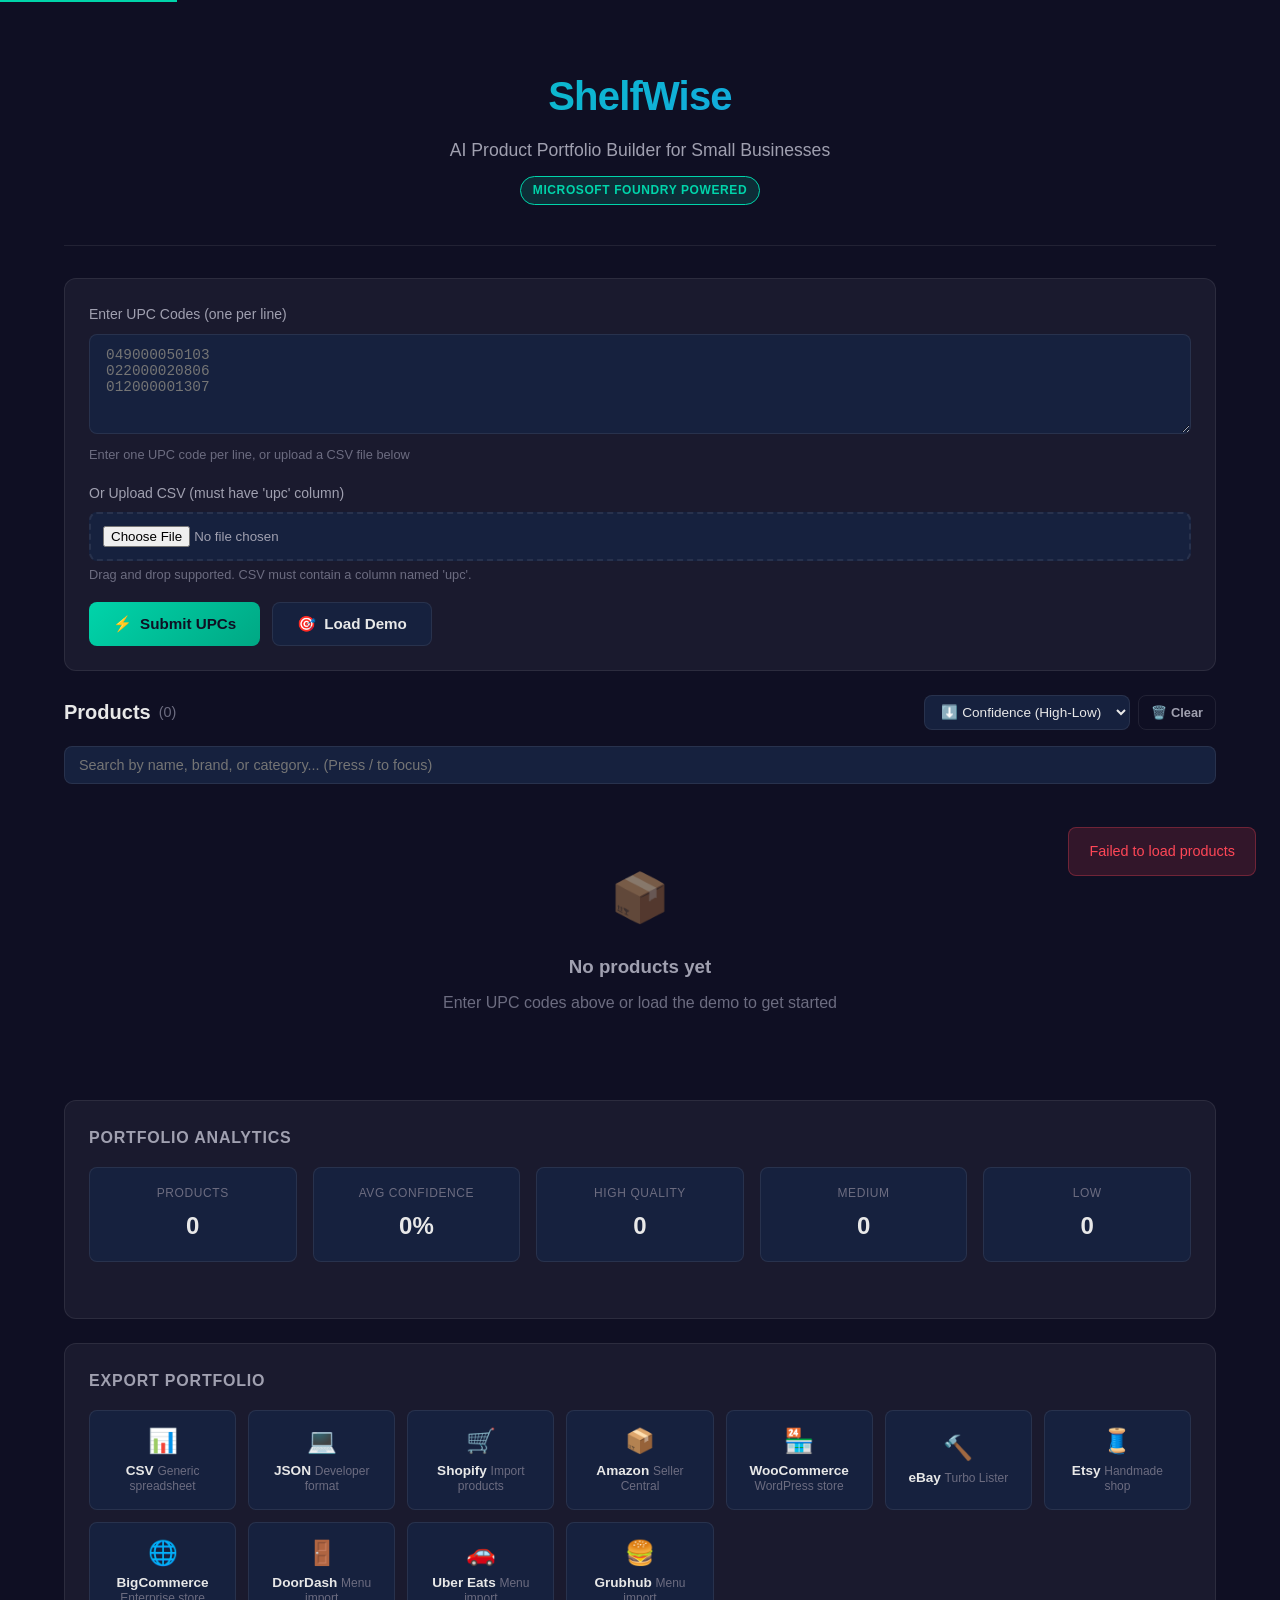
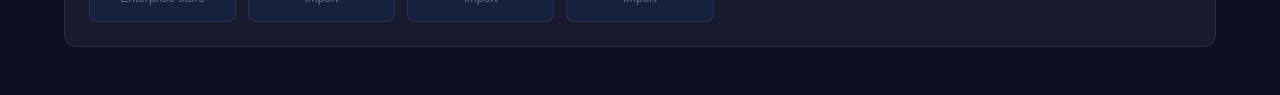
==== frontend/index.html @ db961f29 "feat: add DoorDash, Uber Eats, Grubhub export formats - Add doordash, ubereats, grubhub CSV exports " ====
<!DOCTYPE html>
<html lang="en">
<head>
    <meta charset="UTF-8">
    <meta name="viewport" content="width=device-width, initial-scale=1.0">
    <meta name="description" content="ShelfWise - AI Product Portfolio Builder for Small Businesses. Transform UPC codes into complete e-commerce listings.">
    <meta name="theme-color" content="#0f0f23">
    <title>ShelfWise - AI Product Portfolio Builder</title>
    <link rel="preload" href="styles.css" as="style">
    <link rel="stylesheet" href="styles.css">
    <link rel="preconnect" href="/api">
</head>
<body>
    <a href="#main-content" class="skip-link">Skip to main content</a>

    <div class="app-container">
        <!-- Header -->
        <header class="app-header" role="banner">
            <h1>ShelfWise</h1>
            <p class="subtitle">AI Product Portfolio Builder for Small Businesses</p>
            <span class="badge">Microsoft Foundry Powered</span>
        </header>

        <main id="main-content">
            <!-- Input Section -->
            <section class="input-section" aria-labelledby="input-heading">
                <h2 id="input-heading" class="sr-only" style="position: absolute; left: -10000px;">Product Input</h2>

                <div class="input-group">
                    <label for="upc-textarea">Enter UPC Codes (one per line)</label>
                    <textarea
                        id="upc-textarea"
                        placeholder="049000050103&#10;022000020806&#10;012000001307"
                        rows="4"
                        aria-describedby="upc-help"
                    ></textarea>
                    <span id="upc-help" style="display: block; color: var(--text-muted); font-size: 0.8rem; margin-top: 4px;">Enter one UPC code per line, or upload a CSV file below</span>
                </div>

                <div class="input-group">
                    <label for="csv-file">Or Upload CSV (must have 'upc' column)</label>
                    <input
                        type="file"
                        id="csv-file"
                        accept=".csv"
                        aria-describedby="csv-help"
                    >
                    <span id="csv-help" style="display: block; color: var(--text-muted); font-size: 0.8rem; margin-top: 4px;">Drag and drop supported. CSV must contain a column named 'upc'.</span>
                </div>

                <div class="button-group">
                    <button id="submit-btn" class="btn btn-primary" aria-label="Submit UPC codes for processing">
                        <span>⚡</span> Submit UPCs
                    </button>
                    <button id="demo-btn" class="btn btn-secondary" aria-label="Load demo products">
                        <span>🎯</span> Load Demo
                    </button>
                </div>
            </section>

            <!-- Job Status -->
            <section class="status-section" id="status-section" style="display: none;" aria-live="polite" aria-atomic="false">
                <h3>Processing Status</h3>
                <div class="status-grid">
                    <div class="status-item">
                        <span class="status-label">Total</span>
                        <span class="status-value" id="status-total">0</span>
                    </div>
                    <div class="status-item">
                        <span class="status-label">Queued</span>
                        <span class="status-value" id="status-queued">0</span>
                    </div>
                    <div class="status-item" id="status-running-item">
                        <span class="status-label">Running</span>
                        <span class="status-value" id="status-running">0</span>
                    </div>
                    <div class="status-item">
                        <span class="status-label">Completed</span>
                        <span class="status-value" id="status-completed">0</span>
                    </div>
                    <div class="status-item">
                        <span class="status-label">Failed</span>
                        <span class="status-value" id="status-failed">0</span>
                    </div>
                </div>
                <div class="progress-container">
                    <div class="progress-bar-bg" role="progressbar" aria-valuemin="0" aria-valuemax="100" aria-valuenow="0" aria-label="Processing progress">
                        <div class="progress-bar-fill" id="progress-fill" style="width: 0%;"></div>
                    </div>
                    <div class="progress-text" id="progress-text">0 of 0 complete (0%)</div>
                </div>
            </section>

            <!-- Products Grid -->
            <section class="products-section" aria-labelledby="products-heading">
                <div style="display: flex; justify-content: space-between; align-items: center; flex-wrap: wrap; gap: 12px; margin-bottom: 16px;">
                    <h2 id="products-heading" style="margin-bottom: 0;">Products <span id="product-count">(0)</span></h2>
                    <div style="display: flex; gap: 8px;">
                        <select id="sort-select" aria-label="Sort products" style="padding: 8px 12px; background: var(--bg-tertiary); border: 1px solid var(--border); border-radius: var(--radius-sm); color: var(--text-primary); font-size: 0.85rem; cursor: pointer;">
                            <option value="confidence-desc">⬇️ Confidence (High-Low)</option>
                            <option value="confidence-asc">⬆️ Confidence (Low-High)</option>
                            <option value="name-asc">⬇️ Name (A-Z)</option>
                            <option value="name-desc">⬆️ Name (Z-A)</option>
                        </select>
                        <button id="clear-btn" class="btn btn-outline btn-sm" aria-label="Clear all products">
                            🗑️ Clear
                        </button>
                    </div>
                </div>
                <div class="input-group" style="margin-bottom: 16px;">
                    <input
                        type="text"
                        id="search-input"
                        placeholder="Search by name, brand, or category... (Press / to focus)"
                        style="width: 100%; padding: 10px 14px; background: var(--bg-tertiary); border: 1px solid var(--border); border-radius: var(--radius-sm); color: var(--text-primary); font-size: 0.9rem;"
                        aria-label="Search products"
                    >
                </div>
                <div class="products-grid" id="products-grid" role="list">
                    <div class="empty-state" style="grid-column: 1 / -1;">
                        <div class="icon">📦</div>
                        <h3>No products yet</h3>
                        <p>Enter UPC codes above or load the demo to get started</p>
                    </div>
                </div>
            </section>

            <section class="export-section" aria-labelledby="export-heading">
                <h3 id="export-heading">Portfolio Analytics</h3>
                <div class="status-grid" id="stats-grid" style="margin-bottom: 16px;">
                    <div class="status-item">
                        <span class="status-label">Products</span>
                        <span class="status-value" id="stat-total">0</span>
                    </div>
                    <div class="status-item">
                        <span class="status-label">Avg Confidence</span>
                        <span class="status-value" id="stat-avg-confidence">0%</span>
                    </div>
                    <div class="status-item">
                        <span class="status-label">High Quality</span>
                        <span class="status-value" id="stat-high">0</span>
                    </div>
                    <div class="status-item">
                        <span class="status-label">Medium</span>
                        <span class="status-value" id="stat-medium">0</span>
                    </div>
                    <div class="status-item">
                        <span class="status-label">Low</span>
                        <span class="status-value" id="stat-low">0</span>
                    </div>
                </div>
                <div id="category-tags" style="display: flex; flex-wrap: wrap; gap: 8px; margin-bottom: 16px;"></div>
                <div id="source-tags" style="display: flex; flex-wrap: wrap; gap: 8px;"></div>
            </section>

            <!-- Export Section -->
            <section class="export-section" aria-labelledby="export-heading">
                <h3 id="export-heading">Export Portfolio</h3>
                <div class="export-grid">
                    <button class="export-btn" id="export-csv-btn" aria-label="Export as CSV">
                        <span class="icon">📊</span>
                        <span class="label">CSV</span>
                        <span class="hint">Generic spreadsheet</span>
                    </button>
                    <button class="export-btn" id="export-json-btn" aria-label="Export as JSON">
                        <span class="icon">💻</span>
                        <span class="label">JSON</span>
                        <span class="hint">Developer format</span>
                    </button>
                    <button class="export-btn" id="export-shopify-btn" aria-label="Export as Shopify CSV">
                        <span class="icon">🛒</span>
                        <span class="label">Shopify</span>
                        <span class="hint">Import products</span>
                    </button>
                    <button class="export-btn" id="export-amazon-btn" aria-label="Export as Amazon flat file">
                        <span class="icon">📦</span>
                        <span class="label">Amazon</span>
                        <span class="hint">Seller Central</span>
                    </button>
                    <button class="export-btn" id="export-woocommerce-btn" aria-label="Export as WooCommerce CSV">
                        <span class="icon">🏪</span>
                        <span class="label">WooCommerce</span>
                        <span class="hint">WordPress store</span>
                    </button>
                    <button class="export-btn" id="export-ebay-btn" aria-label="Export as eBay file">
                        <span class="icon">🔨</span>
                        <span class="label">eBay</span>
                        <span class="hint">Turbo Lister</span>
                    </button>
                    <button class="export-btn" id="export-etsy-btn" aria-label="Export as Etsy CSV">
                        <span class="icon">🧵</span>
                        <span class="label">Etsy</span>
                        <span class="hint">Handmade shop</span>
                    </button>
                    <button class="export-btn" id="export-bigcommerce-btn" aria-label="Export as BigCommerce CSV">
                        <span class="icon">🌐</span>
                        <span class="label">BigCommerce</span>
                        <span class="hint">Enterprise store</span>
                    </button>
                    <button class="export-btn" id="export-doordash-btn" aria-label="Export as DoorDash CSV">
                        <span class="icon">🚪</span>
                        <span class="label">DoorDash</span>
                        <span class="hint">Menu import</span>
                    </button>
                    <button class="export-btn" id="export-ubereats-btn" aria-label="Export as Uber Eats CSV">
                        <span class="icon">🚗</span>
                        <span class="label">Uber Eats</span>
                        <span class="hint">Menu import</span>
                    </button>
                    <button class="export-btn" id="export-grubhub-btn" aria-label="Export as Grubhub CSV">
                        <span class="icon">🍔</span>
                        <span class="label">Grubhub</span>
                        <span class="hint">Menu import</span>
                    </button>
                </div>
            </section>
        </main>
    </div>

    <!-- Modal -->
    <div class="modal-overlay" id="modal-overlay" role="dialog" aria-modal="true" aria-hidden="true" aria-labelledby="modal-title">
        <div class="modal">
            <div class="modal-header">
                <h3 id="modal-title">Reasoning Trace</h3>
                <button class="modal-close" id="modal-close" aria-label="Close modal">&times;</button>
            </div>
            <div class="modal-body" id="modal-body"></div>
        </div>
    </div>

    <!-- Lightbox -->
    <div class="modal-overlay" id="lightbox-overlay" role="dialog" aria-modal="true" aria-hidden="true" aria-label="Image lightbox">
        <div class="lightbox">
            <button class="modal-close" id="lightbox-close" aria-label="Close lightbox">&times;</button>
            <img id="lightbox-image" src="" alt="" style="max-width: 90vw; max-height: 85vh; object-fit: contain; border-radius: 8px;">
            <div id="lightbox-caption" style="color: var(--text-secondary); text-align: center; margin-top: 12px; font-size: 0.9rem;"></div>
        </div>
    </div>

    <!-- Toast Container -->
    <div class="toast-container" id="toast-container" aria-live="polite" aria-atomic="true"></div>

    <script>
        if ('serviceWorker' in navigator) {
            navigator.serviceWorker.register('sw.js').catch(() => {});
        }
    </script>
    <script src="app.js" defer></script>
</body>
</html>
---- frontend/styles.css ----
/* ShelfWise - Modern Dark Theme */
/* Accessibility-first: WCAG 2.1 AA compliant contrast ratios */

:root {
    --bg-primary: #0f0f23;
    --bg-secondary: #1a1a2e;
    --bg-tertiary: #16213e;
    --bg-card: #0f3460;
    --bg-hover: #1a4a7a;
    --text-primary: #e8e8e8;
    --text-secondary: #a0a0b0;
    --text-muted: #6c6c80;
    --accent-primary: #00d4aa;
    --accent-secondary: #00a884;
    --accent-glow: rgba(0, 212, 170, 0.15);
    --danger: #ff4757;
    --warning: #ffa502;
    --success: #2ed573;
    --info: #1e90ff;
    --border: rgba(255, 255, 255, 0.08);
    --shadow: rgba(0, 0, 0, 0.4);
    --radius: 12px;
    --radius-sm: 8px;
    --transition: 0.2s ease;
    --font-mono: 'SF Mono', 'Fira Code', monospace;
}

* {
    box-sizing: border-box;
    margin: 0;
    padding: 0;
}

html {
    scroll-behavior: smooth;
}

body {
    font-family: -apple-system, BlinkMacSystemFont, 'Segoe UI', Roboto, sans-serif;
    background: var(--bg-primary);
    color: var(--text-primary);
    line-height: 1.6;
    min-height: 100vh;
}

/* Focus styles for accessibility */
:focus-visible {
    outline: 2px solid var(--accent-primary);
    outline-offset: 2px;
}

/* Skip link for screen readers */
.skip-link {
    position: absolute;
    top: -40px;
    left: 0;
    background: var(--accent-primary);
    color: var(--bg-primary);
    padding: 8px 16px;
    z-index: 10000;
    transition: top 0.3s;
}

.skip-link:focus {
    top: 0;
}

/* App Container */
.app-container {
    max-width: 1200px;
    margin: 0 auto;
    padding: 24px;
}

/* Header */
.app-header {
    text-align: center;
    padding: 40px 0;
    border-bottom: 1px solid var(--border);
    margin-bottom: 32px;
}

.app-header h1 {
    font-size: 2.5rem;
    font-weight: 800;
    background: linear-gradient(135deg, var(--accent-primary), var(--info));
    -webkit-background-clip: text;
    -webkit-text-fill-color: transparent;
    background-clip: text;
    letter-spacing: -0.02em;
}

.app-header .subtitle {
    color: var(--text-secondary);
    font-size: 1.1rem;
    margin-top: 8px;
}

.app-header .badge {
    display: inline-block;
    background: var(--accent-glow);
    border: 1px solid var(--accent-primary);
    color: var(--accent-primary);
    padding: 4px 12px;
    border-radius: 20px;
    font-size: 0.75rem;
    font-weight: 600;
    text-transform: uppercase;
    letter-spacing: 0.05em;
    margin-top: 12px;
}

/* Input Section */
.input-section {
    background: var(--bg-secondary);
    border: 1px solid var(--border);
    border-radius: var(--radius);
    padding: 24px;
    margin-bottom: 24px;
}

.input-group {
    margin-bottom: 16px;
}

.input-group label {
    display: block;
    color: var(--text-secondary);
    font-size: 0.875rem;
    font-weight: 500;
    margin-bottom: 8px;
}

.input-group textarea {
    width: 100%;
    padding: 12px 16px;
    background: var(--bg-tertiary);
    border: 1px solid var(--border);
    border-radius: var(--radius-sm);
    color: var(--text-primary);
    font-family: var(--font-mono);
    font-size: 0.9rem;
    resize: vertical;
    min-height: 100px;
    transition: var(--transition);
}

.input-group textarea:focus {
    border-color: var(--accent-primary);
    box-shadow: 0 0 0 3px var(--accent-glow);
}

.input-group input[type="file"] {
    width: 100%;
    padding: 12px;
    background: var(--bg-tertiary);
    border: 2px dashed var(--border);
    border-radius: var(--radius-sm);
    color: var(--text-secondary);
    cursor: pointer;
    transition: var(--transition);
}

.input-group input[type="file"]:hover {
    border-color: var(--accent-primary);
    background: var(--accent-glow);
}

/* Buttons */
.button-group {
    display: flex;
    gap: 12px;
    flex-wrap: wrap;
}

.btn {
    padding: 12px 24px;
    border: none;
    border-radius: var(--radius-sm);
    font-size: 0.95rem;
    font-weight: 600;
    cursor: pointer;
    transition: var(--transition);
    display: inline-flex;
    align-items: center;
    gap: 8px;
}

.btn-primary {
    background: linear-gradient(135deg, var(--accent-primary), var(--accent-secondary));
    color: var(--bg-primary);
}

.btn-primary:hover {
    transform: translateY(-1px);
    box-shadow: 0 4px 12px rgba(0, 212, 170, 0.3);
}

.btn-primary:disabled {
    opacity: 0.5;
    cursor: not-allowed;
    transform: none;
}

.btn-secondary {
    background: var(--bg-tertiary);
    color: var(--text-primary);
    border: 1px solid var(--border);
}

.btn-secondary:hover {
    background: var(--bg-hover);
    border-color: var(--accent-primary);
}

.btn-outline {
    background: transparent;
    color: var(--text-secondary);
    border: 1px solid var(--border);
    padding: 8px 16px;
    font-size: 0.85rem;
}

.btn-outline:hover {
    border-color: var(--accent-primary);
    color: var(--accent-primary);
}

/* Status Section */
.status-section {
    background: var(--bg-secondary);
    border: 1px solid var(--border);
    border-radius: var(--radius);
    padding: 24px;
    margin-bottom: 24px;
    animation: fadeIn 0.3s ease;
}

.status-section h3 {
    font-size: 1rem;
    color: var(--text-secondary);
    margin-bottom: 16px;
    text-transform: uppercase;
    letter-spacing: 0.05em;
}

.status-grid {
    display: grid;
    grid-template-columns: repeat(auto-fit, minmax(120px, 1fr));
    gap: 16px;
}

.status-item {
    text-align: center;
    padding: 16px;
    background: var(--bg-tertiary);
    border-radius: var(--radius-sm);
    border: 1px solid var(--border);
}

.status-label {
    display: block;
    font-size: 0.75rem;
    color: var(--text-muted);
    text-transform: uppercase;
    letter-spacing: 0.05em;
    margin-bottom: 4px;
}

.status-value {
    display: block;
    font-size: 1.5rem;
    font-weight: 700;
    color: var(--text-primary);
}

.status-item.running .status-value {
    color: var(--warning);
    animation: pulse 1.5s infinite;
}

.status-item.completed .status-value {
    color: var(--success);
}

.status-item.failed .status-value {
    color: var(--danger);
}

/* Progress Bar */
.progress-container {
    margin-top: 16px;
}

.progress-bar-bg {
    height: 8px;
    background: var(--bg-tertiary);
    border-radius: 4px;
    overflow: hidden;
}

.progress-bar-fill {
    height: 100%;
    background: linear-gradient(90deg, var(--accent-primary), var(--info));
    border-radius: 4px;
    transition: width 0.5s ease;
}

.progress-text {
    text-align: center;
    font-size: 0.85rem;
    color: var(--text-secondary);
    margin-top: 8px;
}

/* Products Section */
.products-section {
    margin-bottom: 24px;
}

.products-section h2 {
    font-size: 1.25rem;
    color: var(--text-primary);
    margin-bottom: 16px;
    display: flex;
    align-items: center;
    gap: 8px;
}

.products-section h2 span {
    color: var(--text-muted);
    font-size: 0.9rem;
    font-weight: 400;
}

.products-grid {
    display: grid;
    grid-template-columns: repeat(auto-fill, minmax(320px, 1fr));
    gap: 20px;
}

/* Product Card */
.product-card {
    background: var(--bg-secondary);
    border: 1px solid var(--border);
    border-radius: var(--radius);
    overflow: hidden;
    transition: var(--transition);
    animation: slideUp 0.4s ease;
}

.product-card:hover {
    transform: translateY(-2px);
    box-shadow: 0 8px 24px var(--shadow);
    border-color: var(--accent-primary);
}

.product-image {
    width: 100%;
    height: 200px;
    object-fit: cover;
    background: var(--bg-tertiary);
    display: block;
}

.product-image.placeholder {
    display: flex;
    align-items: center;
    justify-content: center;
    color: var(--text-muted);
    font-size: 3rem;
}

.product-content {
    padding: 20px;
}

.product-header {
    display: flex;
    justify-content: space-between;
    align-items: flex-start;
    gap: 12px;
    margin-bottom: 12px;
}

.product-name {
    font-size: 1.1rem;
    font-weight: 700;
    color: var(--text-primary);
    line-height: 1.3;
    flex: 1;
}

.confidence-badge {
    padding: 4px 10px;
    border-radius: 20px;
    font-size: 0.75rem;
    font-weight: 700;
    text-transform: uppercase;
    white-space: nowrap;
    flex-shrink: 0;
}

.confidence-high {
    background: rgba(46, 213, 115, 0.15);
    color: var(--success);
    border: 1px solid rgba(46, 213, 115, 0.3);
}

.confidence-medium {
    background: rgba(255, 165, 2, 0.15);
    color: var(--warning);
    border: 1px solid rgba(255, 165, 2, 0.3);
}

.confidence-low {
    background: rgba(255, 71, 87, 0.15);
    color: var(--danger);
    border: 1px solid rgba(255, 71, 87, 0.3);
}

.product-brand {
    color: var(--text-secondary);
    font-size: 0.9rem;
    margin-bottom: 4px;
}

.product-category {
    color: var(--text-muted);
    font-size: 0.8rem;
    text-transform: uppercase;
    letter-spacing: 0.05em;
    margin-bottom: 12px;
}

.product-description {
    color: var(--text-secondary);
    font-size: 0.9rem;
    line-height: 1.5;
    margin-bottom: 16px;
    display: -webkit-box;
    -webkit-line-clamp: 3;
    -webkit-box-orient: vertical;
    overflow: hidden;
}

.product-meta {
    display: flex;
    flex-wrap: wrap;
    gap: 8px;
    margin-bottom: 16px;
}

.meta-tag {
    background: var(--bg-tertiary);
    border: 1px solid var(--border);
    padding: 4px 10px;
    border-radius: 6px;
    font-size: 0.8rem;
    color: var(--text-secondary);
}

.meta-tag .key {
    color: var(--text-muted);
}

.meta-tag .value {
    color: var(--text-primary);
    font-weight: 500;
}

/* Citations */
.citations-section {
    border-top: 1px solid var(--border);
    padding-top: 12px;
    margin-top: 12px;
}

.citations-title {
    font-size: 0.75rem;
    color: var(--text-muted);
    text-transform: uppercase;
    letter-spacing: 0.05em;
    margin-bottom: 8px;
}

.citation-list {
    display: flex;
    flex-direction: column;
    gap: 6px;
}

.citation-item {
    display: flex;
    align-items: center;
    gap: 8px;
    font-size: 0.8rem;
    padding: 6px 10px;
    background: var(--bg-tertiary);
    border-radius: 6px;
    border-left: 3px solid var(--accent-primary);
}

.citation-source {
    font-weight: 600;
    color: var(--accent-primary);
}

.citation-fields {
    color: var(--text-muted);
}

.citation-confidence {
    margin-left: auto;
    color: var(--text-secondary);
    font-family: var(--font-mono);
    font-size: 0.75rem;
}

/* Product Actions */
.product-actions {
    display: flex;
    gap: 8px;
    margin-top: 12px;
}

.btn-sm {
    padding: 6px 12px;
    font-size: 0.8rem;
}

/* Export Section */
.export-section {
    background: var(--bg-secondary);
    border: 1px solid var(--border);
    border-radius: var(--radius);
    padding: 24px;
    margin-bottom: 24px;
}

.export-section h3 {
    font-size: 1rem;
    color: var(--text-secondary);
    margin-bottom: 16px;
    text-transform: uppercase;
    letter-spacing: 0.05em;
}

.export-grid {
    display: grid;
    grid-template-columns: repeat(auto-fit, minmax(140px, 1fr));
    gap: 12px;
}

.export-btn {
    padding: 16px;
    background: var(--bg-tertiary);
    border: 1px solid var(--border);
    border-radius: var(--radius-sm);
    color: var(--text-primary);
    cursor: pointer;
    transition: var(--transition);
    text-align: center;
}

.export-btn:hover {
    border-color: var(--accent-primary);
    background: var(--accent-glow);
}

.export-btn .icon {
    font-size: 1.5rem;
    margin-bottom: 8px;
    display: block;
}

.export-btn .label {
    font-size: 0.85rem;
    font-weight: 600;
}

.export-btn .hint {
    font-size: 0.75rem;
    color: var(--text-muted);
    margin-top: 4px;
}

/* Modal */
.modal-overlay {
    position: fixed;
    inset: 0;
    background: rgba(0, 0, 0, 0.8);
    backdrop-filter: blur(4px);
    display: flex;
    align-items: center;
    justify-content: center;
    z-index: 1000;
    padding: 24px;
    opacity: 0;
    visibility: hidden;
    transition: var(--transition);
}

.modal-overlay.active {
    opacity: 1;
    visibility: visible;
}

.modal {
    background: var(--bg-secondary);
    border: 1px solid var(--border);
    border-radius: var(--radius);
    max-width: 700px;
    width: 100%;
    max-height: 90vh;
    overflow: hidden;
    display: flex;
    flex-direction: column;
    transform: scale(0.95);
    transition: var(--transition);
}

.modal-overlay.active .modal {
    transform: scale(1);
}

.modal-header {
    padding: 20px 24px;
    border-bottom: 1px solid var(--border);
    display: flex;
    justify-content: space-between;
    align-items: center;
}

.modal-header h3 {
    font-size: 1.1rem;
    color: var(--text-primary);
}

.modal-close {
    background: none;
    border: none;
    color: var(--text-muted);
    font-size: 1.5rem;
    cursor: pointer;
    padding: 4px;
    line-height: 1;
    transition: var(--transition);
}

.modal-close:hover {
    color: var(--danger);
}

.modal-body {
    padding: 24px;
    overflow-y: auto;
}

/* Reasoning Trace */
.trace-list {
    display: flex;
    flex-direction: column;
    gap: 8px;
}

.trace-item {
    padding: 12px 16px;
    background: var(--bg-tertiary);
    border-radius: var(--radius-sm);
    border-left: 3px solid var(--accent-primary);
    font-family: var(--font-mono);
    font-size: 0.85rem;
    color: var(--text-secondary);
    animation: fadeIn 0.3s ease;
}

.trace-item.step-1 { border-left-color: var(--info); }
.trace-item.step-2 { border-left-color: var(--accent-primary); }
.trace-item.step-3 { border-left-color: var(--success); }

/* Skeleton Loading */
.skeleton {
    background: linear-gradient(90deg, var(--bg-tertiary) 25%, var(--bg-hover) 50%, var(--bg-tertiary) 75%);
    background-size: 200% 100%;
    animation: shimmer 1.5s infinite;
    border-radius: var(--radius-sm);
}

.skeleton-card {
    height: 380px;
    border-radius: var(--radius);
}

/* Toast Notifications */
.toast-container {
    position: fixed;
    bottom: 24px;
    right: 24px;
    z-index: 10000;
    display: flex;
    flex-direction: column;
    gap: 8px;
}

.toast {
    padding: 12px 20px;
    border-radius: var(--radius-sm);
    font-size: 0.9rem;
    font-weight: 500;
    animation: slideInRight 0.3s ease;
    max-width: 400px;
    word-break: break-word;
}

.toast-success {
    background: rgba(46, 213, 115, 0.15);
    border: 1px solid rgba(46, 213, 115, 0.3);
    color: var(--success);
}

.toast-error {
    background: rgba(255, 71, 87, 0.15);
    border: 1px solid rgba(255, 71, 87, 0.3);
    color: var(--danger);
}

.toast-info {
    background: rgba(30, 144, 255, 0.15);
    border: 1px solid rgba(30, 144, 255, 0.3);
    color: var(--info);
}

/* Empty State */
.empty-state {
    text-align: center;
    padding: 60px 24px;
    color: var(--text-muted);
}

.empty-state .icon {
    font-size: 3rem;
    margin-bottom: 16px;
    opacity: 0.5;
}

.empty-state h3 {
    color: var(--text-secondary);
    margin-bottom: 8px;
}

/* Animations */
@keyframes fadeIn {
    from { opacity: 0; }
    to { opacity: 1; }
}

@keyframes slideUp {
    from { opacity: 0; transform: translateY(20px); }
    to { opacity: 1; transform: translateY(0); }
}

@keyframes slideInRight {
    from { opacity: 0; transform: translateX(40px); }
    to { opacity: 1; transform: translateX(0); }
}

@keyframes pulse {
    0%, 100% { opacity: 1; }
    50% { opacity: 0.5; }
}

@keyframes shimmer {
    0% { background-position: 200% 0; }
    100% { background-position: -200% 0; }
}

/* Responsive */
@media (max-width: 768px) {
    .app-container {
        padding: 16px;
    }

    .app-header h1 {
        font-size: 1.75rem;
    }

    .products-grid {
        grid-template-columns: 1fr;
    }

    .button-group {
        flex-direction: column;
    }

    .btn {
        width: 100%;
        justify-content: center;
    }

    .status-grid {
        grid-template-columns: repeat(3, 1fr);
    }

    .modal {
        margin: 16px;
        max-height: calc(100vh - 32px);
    }
}

/* Lightbox */
.lightbox {
    position: relative;
    display: flex;
    flex-direction: column;
    align-items: center;
    justify-content: center;
    padding: 24px;
}

.lightbox .modal-close {
    position: absolute;
    top: -40px;
    right: 0;
    color: var(--text-primary);
    font-size: 2rem;
    background: none;
    border: none;
    cursor: pointer;
    z-index: 10;
}

.lightbox .modal-close:hover {
    color: var(--danger);
}

/* Reduced Motion */
@media (prefers-reduced-motion: reduce) {
    *, *::before, *::after {
        animation-duration: 0.01ms !important;
        animation-iteration-count: 1 !important;
        transition-duration: 0.01ms !important;
    }
}

/* High Contrast Mode */
@media (prefers-contrast: high) {
    :root {
        --border: rgba(255, 255, 255, 0.3);
        --text-secondary: #cccccc;
        --text-muted: #aaaaaa;
    }
}
---- frontend/styles.css ----
/* ShelfWise - Modern Dark Theme */
/* Accessibility-first: WCAG 2.1 AA compliant contrast ratios */

:root {
    --bg-primary: #0f0f23;
    --bg-secondary: #1a1a2e;
    --bg-tertiary: #16213e;
    --bg-card: #0f3460;
    --bg-hover: #1a4a7a;
    --text-primary: #e8e8e8;
    --text-secondary: #a0a0b0;
    --text-muted: #6c6c80;
    --accent-primary: #00d4aa;
    --accent-secondary: #00a884;
    --accent-glow: rgba(0, 212, 170, 0.15);
    --danger: #ff4757;
    --warning: #ffa502;
    --success: #2ed573;
    --info: #1e90ff;
    --border: rgba(255, 255, 255, 0.08);
    --shadow: rgba(0, 0, 0, 0.4);
    --radius: 12px;
    --radius-sm: 8px;
    --transition: 0.2s ease;
    --font-mono: 'SF Mono', 'Fira Code', monospace;
}

* {
    box-sizing: border-box;
    margin: 0;
    padding: 0;
}

html {
    scroll-behavior: smooth;
}

body {
    font-family: -apple-system, BlinkMacSystemFont, 'Segoe UI', Roboto, sans-serif;
    background: var(--bg-primary);
    color: var(--text-primary);
    line-height: 1.6;
    min-height: 100vh;
}

/* Focus styles for accessibility */
:focus-visible {
    outline: 2px solid var(--accent-primary);
    outline-offset: 2px;
}

/* Skip link for screen readers */
.skip-link {
    position: absolute;
    top: -40px;
    left: 0;
    background: var(--accent-primary);
    color: var(--bg-primary);
    padding: 8px 16px;
    z-index: 10000;
    transition: top 0.3s;
}

.skip-link:focus {
    top: 0;
}

/* App Container */
.app-container {
    max-width: 1200px;
    margin: 0 auto;
    padding: 24px;
}

/* Header */
.app-header {
    text-align: center;
    padding: 40px 0;
    border-bottom: 1px solid var(--border);
    margin-bottom: 32px;
}

.app-header h1 {
    font-size: 2.5rem;
    font-weight: 800;
    background: linear-gradient(135deg, var(--accent-primary), var(--info));
    -webkit-background-clip: text;
    -webkit-text-fill-color: transparent;
    background-clip: text;
    letter-spacing: -0.02em;
}

.app-header .subtitle {
    color: var(--text-secondary);
    font-size: 1.1rem;
    margin-top: 8px;
}

.app-header .badge {
    display: inline-block;
    background: var(--accent-glow);
    border: 1px solid var(--accent-primary);
    color: var(--accent-primary);
    padding: 4px 12px;
    border-radius: 20px;
    font-size: 0.75rem;
    font-weight: 600;
    text-transform: uppercase;
    letter-spacing: 0.05em;
    margin-top: 12px;
}

/* Input Section */
.input-section {
    background: var(--bg-secondary);
    border: 1px solid var(--border);
    border-radius: var(--radius);
    padding: 24px;
    margin-bottom: 24px;
}

.input-group {
    margin-bottom: 16px;
}

.input-group label {
    display: block;
    color: var(--text-secondary);
    font-size: 0.875rem;
    font-weight: 500;
    margin-bottom: 8px;
}

.input-group textarea {
    width: 100%;
    padding: 12px 16px;
    background: var(--bg-tertiary);
    border: 1px solid var(--border);
    border-radius: var(--radius-sm);
    color: var(--text-primary);
    font-family: var(--font-mono);
    font-size: 0.9rem;
    resize: vertical;
    min-height: 100px;
    transition: var(--transition);
}

.input-group textarea:focus {
    border-color: var(--accent-primary);
    box-shadow: 0 0 0 3px var(--accent-glow);
}

.input-group input[type="file"] {
    width: 100%;
    padding: 12px;
    background: var(--bg-tertiary);
    border: 2px dashed var(--border);
    border-radius: var(--radius-sm);
    color: var(--text-secondary);
    cursor: pointer;
    transition: var(--transition);
}

.input-group input[type="file"]:hover {
    border-color: var(--accent-primary);
    background: var(--accent-glow);
}

/* Buttons */
.button-group {
    display: flex;
    gap: 12px;
    flex-wrap: wrap;
}

.btn {
    padding: 12px 24px;
    border: none;
    border-radius: var(--radius-sm);
    font-size: 0.95rem;
    font-weight: 600;
    cursor: pointer;
    transition: var(--transition);
    display: inline-flex;
    align-items: center;
    gap: 8px;
}

.btn-primary {
    background: linear-gradient(135deg, var(--accent-primary), var(--accent-secondary));
    color: var(--bg-primary);
}

.btn-primary:hover {
    transform: translateY(-1px);
    box-shadow: 0 4px 12px rgba(0, 212, 170, 0.3);
}

.btn-primary:disabled {
    opacity: 0.5;
    cursor: not-allowed;
    transform: none;
}

.btn-secondary {
    background: var(--bg-tertiary);
    color: var(--text-primary);
    border: 1px solid var(--border);
}

.btn-secondary:hover {
    background: var(--bg-hover);
    border-color: var(--accent-primary);
}

.btn-outline {
    background: transparent;
    color: var(--text-secondary);
    border: 1px solid var(--border);
    padding: 8px 16px;
    font-size: 0.85rem;
}

.btn-outline:hover {
    border-color: var(--accent-primary);
    color: var(--accent-primary);
}

/* Status Section */
.status-section {
    background: var(--bg-secondary);
    border: 1px solid var(--border);
    border-radius: var(--radius);
    padding: 24px;
    margin-bottom: 24px;
    animation: fadeIn 0.3s ease;
}

.status-section h3 {
    font-size: 1rem;
    color: var(--text-secondary);
    margin-bottom: 16px;
    text-transform: uppercase;
    letter-spacing: 0.05em;
}

.status-grid {
    display: grid;
    grid-template-columns: repeat(auto-fit, minmax(120px, 1fr));
    gap: 16px;
}

.status-item {
    text-align: center;
    padding: 16px;
    background: var(--bg-tertiary);
    border-radius: var(--radius-sm);
    border: 1px solid var(--border);
}

.status-label {
    display: block;
    font-size: 0.75rem;
    color: var(--text-muted);
    text-transform: uppercase;
    letter-spacing: 0.05em;
    margin-bottom: 4px;
}

.status-value {
    display: block;
    font-size: 1.5rem;
    font-weight: 700;
    color: var(--text-primary);
}

.status-item.running .status-value {
    color: var(--warning);
    animation: pulse 1.5s infinite;
}

.status-item.completed .status-value {
    color: var(--success);
}

.status-item.failed .status-value {
    color: var(--danger);
}

/* Progress Bar */
.progress-container {
    margin-top: 16px;
}

.progress-bar-bg {
    height: 8px;
    background: var(--bg-tertiary);
    border-radius: 4px;
    overflow: hidden;
}

.progress-bar-fill {
    height: 100%;
    background: linear-gradient(90deg, var(--accent-primary), var(--info));
    border-radius: 4px;
    transition: width 0.5s ease;
}

.progress-text {
    text-align: center;
    font-size: 0.85rem;
    color: var(--text-secondary);
    margin-top: 8px;
}

/* Products Section */
.products-section {
    margin-bottom: 24px;
}

.products-section h2 {
    font-size: 1.25rem;
    color: var(--text-primary);
    margin-bottom: 16px;
    display: flex;
    align-items: center;
    gap: 8px;
}

.products-section h2 span {
    color: var(--text-muted);
    font-size: 0.9rem;
    font-weight: 400;
}

.products-grid {
    display: grid;
    grid-template-columns: repeat(auto-fill, minmax(320px, 1fr));
    gap: 20px;
}

/* Product Card */
.product-card {
    background: var(--bg-secondary);
    border: 1px solid var(--border);
    border-radius: var(--radius);
    overflow: hidden;
    transition: var(--transition);
    animation: slideUp 0.4s ease;
}

.product-card:hover {
    transform: translateY(-2px);
    box-shadow: 0 8px 24px var(--shadow);
    border-color: var(--accent-primary);
}

.product-image {
    width: 100%;
    height: 200px;
    object-fit: cover;
    background: var(--bg-tertiary);
    display: block;
}

.product-image.placeholder {
    display: flex;
    align-items: center;
    justify-content: center;
    color: var(--text-muted);
    font-size: 3rem;
}

.product-content {
    padding: 20px;
}

.product-header {
    display: flex;
    justify-content: space-between;
    align-items: flex-start;
    gap: 12px;
    margin-bottom: 12px;
}

.product-name {
    font-size: 1.1rem;
    font-weight: 700;
    color: var(--text-primary);
    line-height: 1.3;
    flex: 1;
}

.confidence-badge {
    padding: 4px 10px;
    border-radius: 20px;
    font-size: 0.75rem;
    font-weight: 700;
    text-transform: uppercase;
    white-space: nowrap;
    flex-shrink: 0;
}

.confidence-high {
    background: rgba(46, 213, 115, 0.15);
    color: var(--success);
    border: 1px solid rgba(46, 213, 115, 0.3);
}

.confidence-medium {
    background: rgba(255, 165, 2, 0.15);
    color: var(--warning);
    border: 1px solid rgba(255, 165, 2, 0.3);
}

.confidence-low {
    background: rgba(255, 71, 87, 0.15);
    color: var(--danger);
    border: 1px solid rgba(255, 71, 87, 0.3);
}

.product-brand {
    color: var(--text-secondary);
    font-size: 0.9rem;
    margin-bottom: 4px;
}

.product-category {
    color: var(--text-muted);
    font-size: 0.8rem;
    text-transform: uppercase;
    letter-spacing: 0.05em;
    margin-bottom: 12px;
}

.product-description {
    color: var(--text-secondary);
    font-size: 0.9rem;
    line-height: 1.5;
    margin-bottom: 16px;
    display: -webkit-box;
    -webkit-line-clamp: 3;
    -webkit-box-orient: vertical;
    overflow: hidden;
}

.product-meta {
    display: flex;
    flex-wrap: wrap;
    gap: 8px;
    margin-bottom: 16px;
}

.meta-tag {
    background: var(--bg-tertiary);
    border: 1px solid var(--border);
    padding: 4px 10px;
    border-radius: 6px;
    font-size: 0.8rem;
    color: var(--text-secondary);
}

.meta-tag .key {
    color: var(--text-muted);
}

.meta-tag .value {
    color: var(--text-primary);
    font-weight: 500;
}

/* Citations */
.citations-section {
    border-top: 1px solid var(--border);
    padding-top: 12px;
    margin-top: 12px;
}

.citations-title {
    font-size: 0.75rem;
    color: var(--text-muted);
    text-transform: uppercase;
    letter-spacing: 0.05em;
    margin-bottom: 8px;
}

.citation-list {
    display: flex;
    flex-direction: column;
    gap: 6px;
}

.citation-item {
    display: flex;
    align-items: center;
    gap: 8px;
    font-size: 0.8rem;
    padding: 6px 10px;
    background: var(--bg-tertiary);
    border-radius: 6px;
    border-left: 3px solid var(--accent-primary);
}

.citation-source {
    font-weight: 600;
    color: var(--accent-primary);
}

.citation-fields {
    color: var(--text-muted);
}

.citation-confidence {
    margin-left: auto;
    color: var(--text-secondary);
    font-family: var(--font-mono);
    font-size: 0.75rem;
}

/* Product Actions */
.product-actions {
    display: flex;
    gap: 8px;
    margin-top: 12px;
}

.btn-sm {
    padding: 6px 12px;
    font-size: 0.8rem;
}

/* Export Section */
.export-section {
    background: var(--bg-secondary);
    border: 1px solid var(--border);
    border-radius: var(--radius);
    padding: 24px;
    margin-bottom: 24px;
}

.export-section h3 {
    font-size: 1rem;
    color: var(--text-secondary);
    margin-bottom: 16px;
    text-transform: uppercase;
    letter-spacing: 0.05em;
}

.export-grid {
    display: grid;
    grid-template-columns: repeat(auto-fit, minmax(140px, 1fr));
    gap: 12px;
}

.export-btn {
    padding: 16px;
    background: var(--bg-tertiary);
    border: 1px solid var(--border);
    border-radius: var(--radius-sm);
    color: var(--text-primary);
    cursor: pointer;
    transition: var(--transition);
    text-align: center;
}

.export-btn:hover {
    border-color: var(--accent-primary);
    background: var(--accent-glow);
}

.export-btn .icon {
    font-size: 1.5rem;
    margin-bottom: 8px;
    display: block;
}

.export-btn .label {
    font-size: 0.85rem;
    font-weight: 600;
}

.export-btn .hint {
    font-size: 0.75rem;
    color: var(--text-muted);
    margin-top: 4px;
}

/* Modal */
.modal-overlay {
    position: fixed;
    inset: 0;
    background: rgba(0, 0, 0, 0.8);
    backdrop-filter: blur(4px);
    display: flex;
    align-items: center;
    justify-content: center;
    z-index: 1000;
    padding: 24px;
    opacity: 0;
    visibility: hidden;
    transition: var(--transition);
}

.modal-overlay.active {
    opacity: 1;
    visibility: visible;
}

.modal {
    background: var(--bg-secondary);
    border: 1px solid var(--border);
    border-radius: var(--radius);
    max-width: 700px;
    width: 100%;
    max-height: 90vh;
    overflow: hidden;
    display: flex;
    flex-direction: column;
    transform: scale(0.95);
    transition: var(--transition);
}

.modal-overlay.active .modal {
    transform: scale(1);
}

.modal-header {
    padding: 20px 24px;
    border-bottom: 1px solid var(--border);
    display: flex;
    justify-content: space-between;
    align-items: center;
}

.modal-header h3 {
    font-size: 1.1rem;
    color: var(--text-primary);
}

.modal-close {
    background: none;
    border: none;
    color: var(--text-muted);
    font-size: 1.5rem;
    cursor: pointer;
    padding: 4px;
    line-height: 1;
    transition: var(--transition);
}

.modal-close:hover {
    color: var(--danger);
}

.modal-body {
    padding: 24px;
    overflow-y: auto;
}

/* Reasoning Trace */
.trace-list {
    display: flex;
    flex-direction: column;
    gap: 8px;
}

.trace-item {
    padding: 12px 16px;
    background: var(--bg-tertiary);
    border-radius: var(--radius-sm);
    border-left: 3px solid var(--accent-primary);
    font-family: var(--font-mono);
    font-size: 0.85rem;
    color: var(--text-secondary);
    animation: fadeIn 0.3s ease;
}

.trace-item.step-1 { border-left-color: var(--info); }
.trace-item.step-2 { border-left-color: var(--accent-primary); }
.trace-item.step-3 { border-left-color: var(--success); }

/* Skeleton Loading */
.skeleton {
    background: linear-gradient(90deg, var(--bg-tertiary) 25%, var(--bg-hover) 50%, var(--bg-tertiary) 75%);
    background-size: 200% 100%;
    animation: shimmer 1.5s infinite;
    border-radius: var(--radius-sm);
}

.skeleton-card {
    height: 380px;
    border-radius: var(--radius);
}

/* Toast Notifications */
.toast-container {
    position: fixed;
    bottom: 24px;
    right: 24px;
    z-index: 10000;
    display: flex;
    flex-direction: column;
    gap: 8px;
}

.toast {
    padding: 12px 20px;
    border-radius: var(--radius-sm);
    font-size: 0.9rem;
    font-weight: 500;
    animation: slideInRight 0.3s ease;
    max-width: 400px;
    word-break: break-word;
}

.toast-success {
    background: rgba(46, 213, 115, 0.15);
    border: 1px solid rgba(46, 213, 115, 0.3);
    color: var(--success);
}

.toast-error {
    background: rgba(255, 71, 87, 0.15);
    border: 1px solid rgba(255, 71, 87, 0.3);
    color: var(--danger);
}

.toast-info {
    background: rgba(30, 144, 255, 0.15);
    border: 1px solid rgba(30, 144, 255, 0.3);
    color: var(--info);
}

/* Empty State */
.empty-state {
    text-align: center;
    padding: 60px 24px;
    color: var(--text-muted);
}

.empty-state .icon {
    font-size: 3rem;
    margin-bottom: 16px;
    opacity: 0.5;
}

.empty-state h3 {
    color: var(--text-secondary);
    margin-bottom: 8px;
}

/* Animations */
@keyframes fadeIn {
    from { opacity: 0; }
    to { opacity: 1; }
}

@keyframes slideUp {
    from { opacity: 0; transform: translateY(20px); }
    to { opacity: 1; transform: translateY(0); }
}

@keyframes slideInRight {
    from { opacity: 0; transform: translateX(40px); }
    to { opacity: 1; transform: translateX(0); }
}

@keyframes pulse {
    0%, 100% { opacity: 1; }
    50% { opacity: 0.5; }
}

@keyframes shimmer {
    0% { background-position: 200% 0; }
    100% { background-position: -200% 0; }
}

/* Responsive */
@media (max-width: 768px) {
    .app-container {
        padding: 16px;
    }

    .app-header h1 {
        font-size: 1.75rem;
    }

    .products-grid {
        grid-template-columns: 1fr;
    }

    .button-group {
        flex-direction: column;
    }

    .btn {
        width: 100%;
        justify-content: center;
    }

    .status-grid {
        grid-template-columns: repeat(3, 1fr);
    }

    .modal {
        margin: 16px;
        max-height: calc(100vh - 32px);
    }
}

/* Lightbox */
.lightbox {
    position: relative;
    display: flex;
    flex-direction: column;
    align-items: center;
    justify-content: center;
    padding: 24px;
}

.lightbox .modal-close {
    position: absolute;
    top: -40px;
    right: 0;
    color: var(--text-primary);
    font-size: 2rem;
    background: none;
    border: none;
    cursor: pointer;
    z-index: 10;
}

.lightbox .modal-close:hover {
    color: var(--danger);
}

/* Reduced Motion */
@media (prefers-reduced-motion: reduce) {
    *, *::before, *::after {
        animation-duration: 0.01ms !important;
        animation-iteration-count: 1 !important;
        transition-duration: 0.01ms !important;
    }
}

/* High Contrast Mode */
@media (prefers-contrast: high) {
    :root {
        --border: rgba(255, 255, 255, 0.3);
        --text-secondary: #cccccc;
        --text-muted: #aaaaaa;
    }
}
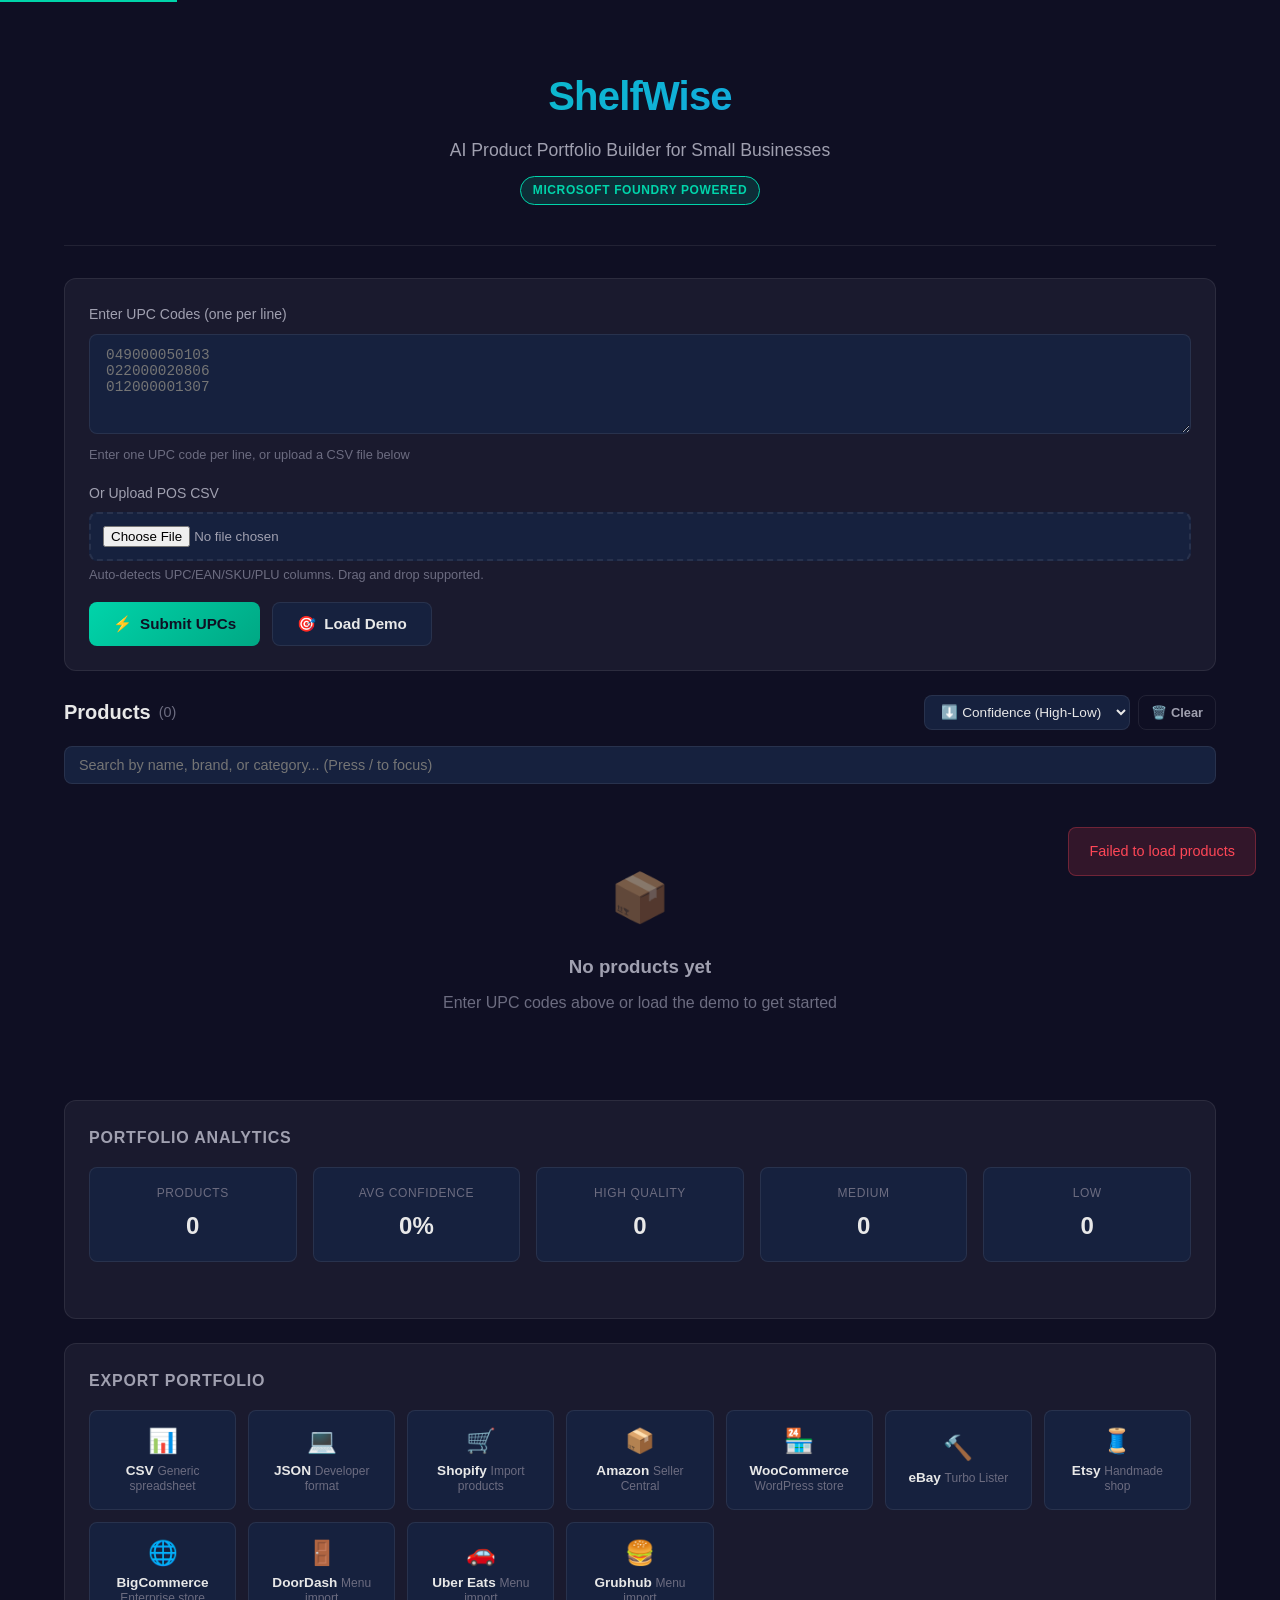
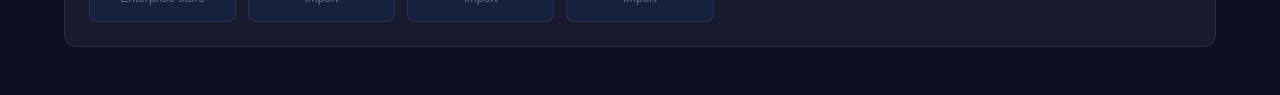
==== commit 7edaae12: "feat: POS CSV upload UX + fast path for local PLUs + scrape timeout - Frontend: CSV preview panel, r" ====
--- a/frontend/index.html
+++ b/frontend/index.html
@@ -38,14 +38,36 @@
                 </div>
 
                 <div class="input-group">
-                    <label for="csv-file">Or Upload CSV (must have 'upc' column)</label>
+                    <label for="csv-file">Or Upload POS CSV</label>
                     <input
                         type="file"
                         id="csv-file"
                         accept=".csv"
                         aria-describedby="csv-help"
                     >
-                    <span id="csv-help" style="display: block; color: var(--text-muted); font-size: 0.8rem; margin-top: 4px;">Drag and drop supported. CSV must contain a column named 'upc'.</span>
+                    <span id="csv-help" style="display: block; color: var(--text-muted); font-size: 0.8rem; margin-top: 4px;">Auto-detects UPC/EAN/SKU/PLU columns. Drag and drop supported.</span>
+                </div>
+
+                <div id="csv-preview" class="csv-preview" style="display: none;" aria-live="polite">
+                    <h4>CSV Preview</h4>
+                    <p id="csv-preview-summary"></p>
+                    <ul id="csv-preview-samples"></ul>
+                    <div class="csv-preview-actions">
+                        <label for="csv-max-rows">Process up to:</label>
+                        <select id="csv-max-rows" aria-label="Maximum rows to process">
+                            <option value="10" selected>10 rows (demo)</option>
+                            <option value="50">50 rows</option>
+                            <option value="100">100 rows</option>
+                            <option value="500">500 rows</option>
+                            <option value="1000">1,000 rows</option>
+                        </select>
+                        <button id="csv-preview-process" class="btn btn-primary" aria-label="Process previewed CSV">
+                            <span>🚀</span> Process CSV
+                        </button>
+                        <button id="csv-preview-cancel" class="btn btn-secondary" aria-label="Cancel CSV upload">
+                            Cancel
+                        </button>
+                    </div>
                 </div>
 
                 <div class="button-group">
--- a/frontend/styles.css
+++ b/frontend/styles.css
@@ -808,6 +808,58 @@
     }
 }
 
+/* CSV Preview Panel */
+.csv-preview {
+    background: var(--bg-tertiary);
+    border: 1px solid var(--border);
+    border-radius: var(--radius);
+    padding: 16px;
+    margin-bottom: 16px;
+}
+
+.csv-preview h4 {
+    margin: 0 0 8px 0;
+    color: var(--text-primary);
+}
+
+.csv-preview p {
+    margin: 0 0 12px 0;
+    color: var(--text-secondary);
+    font-size: 0.9rem;
+}
+
+.csv-preview ul {
+    margin: 0 0 16px 0;
+    padding-left: 20px;
+    color: var(--text-secondary);
+    font-size: 0.9rem;
+}
+
+.csv-preview li {
+    margin-bottom: 4px;
+}
+
+.csv-preview-actions {
+    display: flex;
+    flex-wrap: wrap;
+    align-items: center;
+    gap: 12px;
+}
+
+.csv-preview-actions label {
+    color: var(--text-secondary);
+    font-size: 0.875rem;
+}
+
+.csv-preview-actions select {
+    background: var(--bg-secondary);
+    color: var(--text-primary);
+    border: 1px solid var(--border);
+    border-radius: var(--radius-sm);
+    padding: 8px 12px;
+    font-size: 0.875rem;
+}
+
 /* Lightbox */
 .lightbox {
     position: relative;
--- a/frontend/styles.css
+++ b/frontend/styles.css
@@ -808,6 +808,58 @@
     }
 }
 
+/* CSV Preview Panel */
+.csv-preview {
+    background: var(--bg-tertiary);
+    border: 1px solid var(--border);
+    border-radius: var(--radius);
+    padding: 16px;
+    margin-bottom: 16px;
+}
+
+.csv-preview h4 {
+    margin: 0 0 8px 0;
+    color: var(--text-primary);
+}
+
+.csv-preview p {
+    margin: 0 0 12px 0;
+    color: var(--text-secondary);
+    font-size: 0.9rem;
+}
+
+.csv-preview ul {
+    margin: 0 0 16px 0;
+    padding-left: 20px;
+    color: var(--text-secondary);
+    font-size: 0.9rem;
+}
+
+.csv-preview li {
+    margin-bottom: 4px;
+}
+
+.csv-preview-actions {
+    display: flex;
+    flex-wrap: wrap;
+    align-items: center;
+    gap: 12px;
+}
+
+.csv-preview-actions label {
+    color: var(--text-secondary);
+    font-size: 0.875rem;
+}
+
+.csv-preview-actions select {
+    background: var(--bg-secondary);
+    color: var(--text-primary);
+    border: 1px solid var(--border);
+    border-radius: var(--radius-sm);
+    padding: 8px 12px;
+    font-size: 0.875rem;
+}
+
 /* Lightbox */
 .lightbox {
     position: relative;
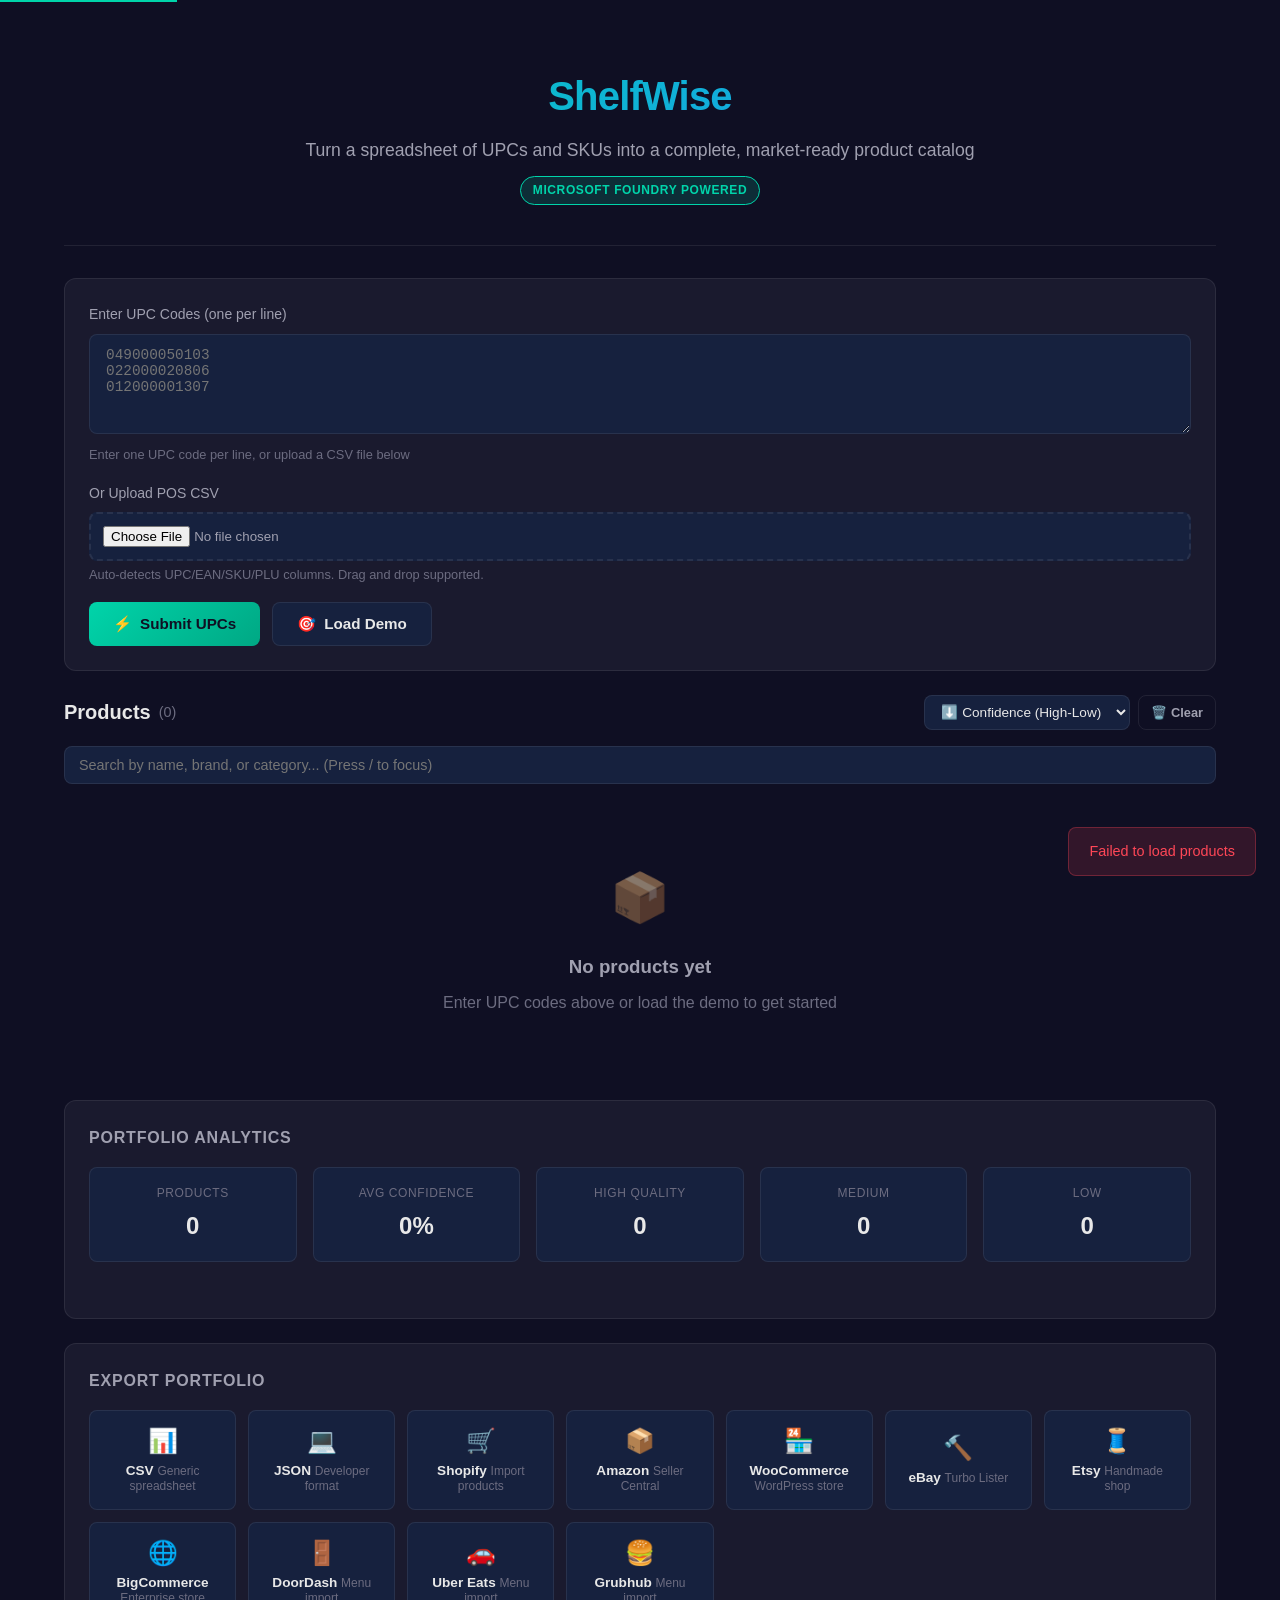
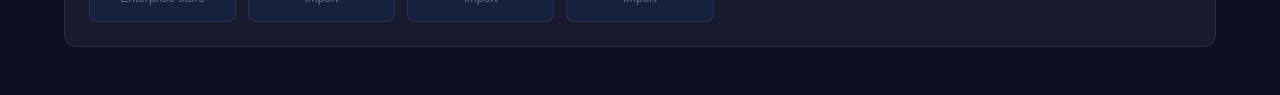
==== commit c18f8c12: "Update project description and metadata for hackathon submission - Align README, INNOVATION_STUDIO, " ====
--- a/frontend/index.html
+++ b/frontend/index.html
@@ -3,7 +3,7 @@
 <head>
     <meta charset="UTF-8">
     <meta name="viewport" content="width=device-width, initial-scale=1.0">
-    <meta name="description" content="ShelfWise - AI Product Portfolio Builder for Small Businesses. Transform UPC codes into complete e-commerce listings.">
+    <meta name="description" content="ShelfWise: Turn a spreadsheet of UPCs and SKUs into a complete, market-ready product catalog with verified photos, titles, and descriptions.">
     <meta name="theme-color" content="#0f0f23">
     <title>ShelfWise - AI Product Portfolio Builder</title>
     <link rel="preload" href="styles.css" as="style">
@@ -17,7 +17,7 @@
         <!-- Header -->
         <header class="app-header" role="banner">
             <h1>ShelfWise</h1>
-            <p class="subtitle">AI Product Portfolio Builder for Small Businesses</p>
+            <p class="subtitle">Turn a spreadsheet of UPCs and SKUs into a complete, market-ready product catalog</p>
             <span class="badge">Microsoft Foundry Powered</span>
         </header>
 
@@ -250,6 +250,27 @@
         </div>
     </div>
 
+    <!-- Image Manager Modal -->
+    <div class="modal-overlay" id="image-manager-overlay" role="dialog" aria-modal="true" aria-hidden="true" aria-labelledby="image-manager-title">
+        <div class="modal">
+            <div class="modal-header">
+                <h3 id="image-manager-title">Manage Images</h3>
+                <button class="modal-close" id="image-manager-close" aria-label="Close image manager">&times;</button>
+            </div>
+            <div class="modal-body" id="image-manager-body">
+                <div id="image-manager-list"></div>
+                <div class="image-manager-upload">
+                    <label for="image-upload-input">Upload a new image</label>
+                    <input type="file" id="image-upload-input" accept="image/*" aria-describedby="image-upload-help">
+                    <span id="image-upload-help" style="display: block; color: var(--text-muted); font-size: 0.8rem; margin-top: 4px;">JPG, PNG, WEBP, or GIF up to 10 MB.</span>
+                    <button id="image-upload-btn" class="btn btn-primary" style="margin-top: 12px;">
+                        <span>📤</span> Upload Image
+                    </button>
+                </div>
+            </div>
+        </div>
+    </div>
+
     <!-- Lightbox -->
     <div class="modal-overlay" id="lightbox-overlay" role="dialog" aria-modal="true" aria-hidden="true" aria-label="Image lightbox">
         <div class="lightbox">
--- a/frontend/styles.css
+++ b/frontend/styles.css
@@ -808,6 +808,107 @@
     }
 }
 
+/* Product Image Gallery */
+.product-image-thumbnails {
+    display: flex;
+    gap: 8px;
+    padding: 8px 12px;
+    background: var(--bg-tertiary);
+    border-top: 1px solid var(--border);
+    overflow-x: auto;
+}
+
+.product-thumbnail {
+    flex: 0 0 56px;
+    width: 56px;
+    height: 56px;
+    padding: 0;
+    border: 1px solid var(--border);
+    border-radius: var(--radius-sm);
+    background: var(--bg-secondary);
+    cursor: zoom-in;
+    overflow: hidden;
+    transition: var(--transition);
+}
+
+.product-thumbnail:hover,
+.product-thumbnail:focus {
+    border-color: var(--accent-primary);
+    box-shadow: 0 0 0 2px var(--accent-glow);
+    outline: none;
+}
+
+.product-thumbnail img {
+    width: 100%;
+    height: 100%;
+    object-fit: cover;
+}
+
+/* Image Manager Modal */
+.image-manager-item {
+    display: flex;
+    align-items: center;
+    gap: 12px;
+    padding: 12px;
+    background: var(--bg-secondary);
+    border: 1px solid var(--border);
+    border-radius: var(--radius-sm);
+    margin-bottom: 12px;
+}
+
+.image-manager-item img {
+    width: 80px;
+    height: 80px;
+    object-fit: cover;
+    border-radius: var(--radius-sm);
+    background: var(--bg-tertiary);
+}
+
+.image-manager-meta {
+    flex: 1;
+    display: flex;
+    flex-direction: column;
+    gap: 4px;
+}
+
+.image-manager-source {
+    color: var(--text-secondary);
+    font-size: 0.85rem;
+}
+
+.image-manager-primary {
+    display: inline-block;
+    background: var(--accent-glow);
+    color: var(--accent-primary);
+    font-size: 0.75rem;
+    font-weight: 600;
+    padding: 2px 8px;
+    border-radius: 999px;
+    width: fit-content;
+}
+
+.image-manager-upload {
+    margin-top: 24px;
+    padding-top: 24px;
+    border-top: 1px solid var(--border);
+}
+
+.image-manager-upload label {
+    display: block;
+    color: var(--text-secondary);
+    font-size: 0.875rem;
+    margin-bottom: 8px;
+}
+
+.image-manager-upload input[type="file"] {
+    width: 100%;
+    padding: 12px;
+    background: var(--bg-tertiary);
+    border: 1px dashed var(--border);
+    border-radius: var(--radius);
+    color: var(--text-primary);
+}
+
 /* CSV Preview Panel */
 .csv-preview {
     background: var(--bg-tertiary);
--- a/frontend/styles.css
+++ b/frontend/styles.css
@@ -808,6 +808,107 @@
     }
 }
 
+/* Product Image Gallery */
+.product-image-thumbnails {
+    display: flex;
+    gap: 8px;
+    padding: 8px 12px;
+    background: var(--bg-tertiary);
+    border-top: 1px solid var(--border);
+    overflow-x: auto;
+}
+
+.product-thumbnail {
+    flex: 0 0 56px;
+    width: 56px;
+    height: 56px;
+    padding: 0;
+    border: 1px solid var(--border);
+    border-radius: var(--radius-sm);
+    background: var(--bg-secondary);
+    cursor: zoom-in;
+    overflow: hidden;
+    transition: var(--transition);
+}
+
+.product-thumbnail:hover,
+.product-thumbnail:focus {
+    border-color: var(--accent-primary);
+    box-shadow: 0 0 0 2px var(--accent-glow);
+    outline: none;
+}
+
+.product-thumbnail img {
+    width: 100%;
+    height: 100%;
+    object-fit: cover;
+}
+
+/* Image Manager Modal */
+.image-manager-item {
+    display: flex;
+    align-items: center;
+    gap: 12px;
+    padding: 12px;
+    background: var(--bg-secondary);
+    border: 1px solid var(--border);
+    border-radius: var(--radius-sm);
+    margin-bottom: 12px;
+}
+
+.image-manager-item img {
+    width: 80px;
+    height: 80px;
+    object-fit: cover;
+    border-radius: var(--radius-sm);
+    background: var(--bg-tertiary);
+}
+
+.image-manager-meta {
+    flex: 1;
+    display: flex;
+    flex-direction: column;
+    gap: 4px;
+}
+
+.image-manager-source {
+    color: var(--text-secondary);
+    font-size: 0.85rem;
+}
+
+.image-manager-primary {
+    display: inline-block;
+    background: var(--accent-glow);
+    color: var(--accent-primary);
+    font-size: 0.75rem;
+    font-weight: 600;
+    padding: 2px 8px;
+    border-radius: 999px;
+    width: fit-content;
+}
+
+.image-manager-upload {
+    margin-top: 24px;
+    padding-top: 24px;
+    border-top: 1px solid var(--border);
+}
+
+.image-manager-upload label {
+    display: block;
+    color: var(--text-secondary);
+    font-size: 0.875rem;
+    margin-bottom: 8px;
+}
+
+.image-manager-upload input[type="file"] {
+    width: 100%;
+    padding: 12px;
+    background: var(--bg-tertiary);
+    border: 1px dashed var(--border);
+    border-radius: var(--radius);
+    color: var(--text-primary);
+}
+
 /* CSV Preview Panel */
 .csv-preview {
     background: var(--bg-tertiary);
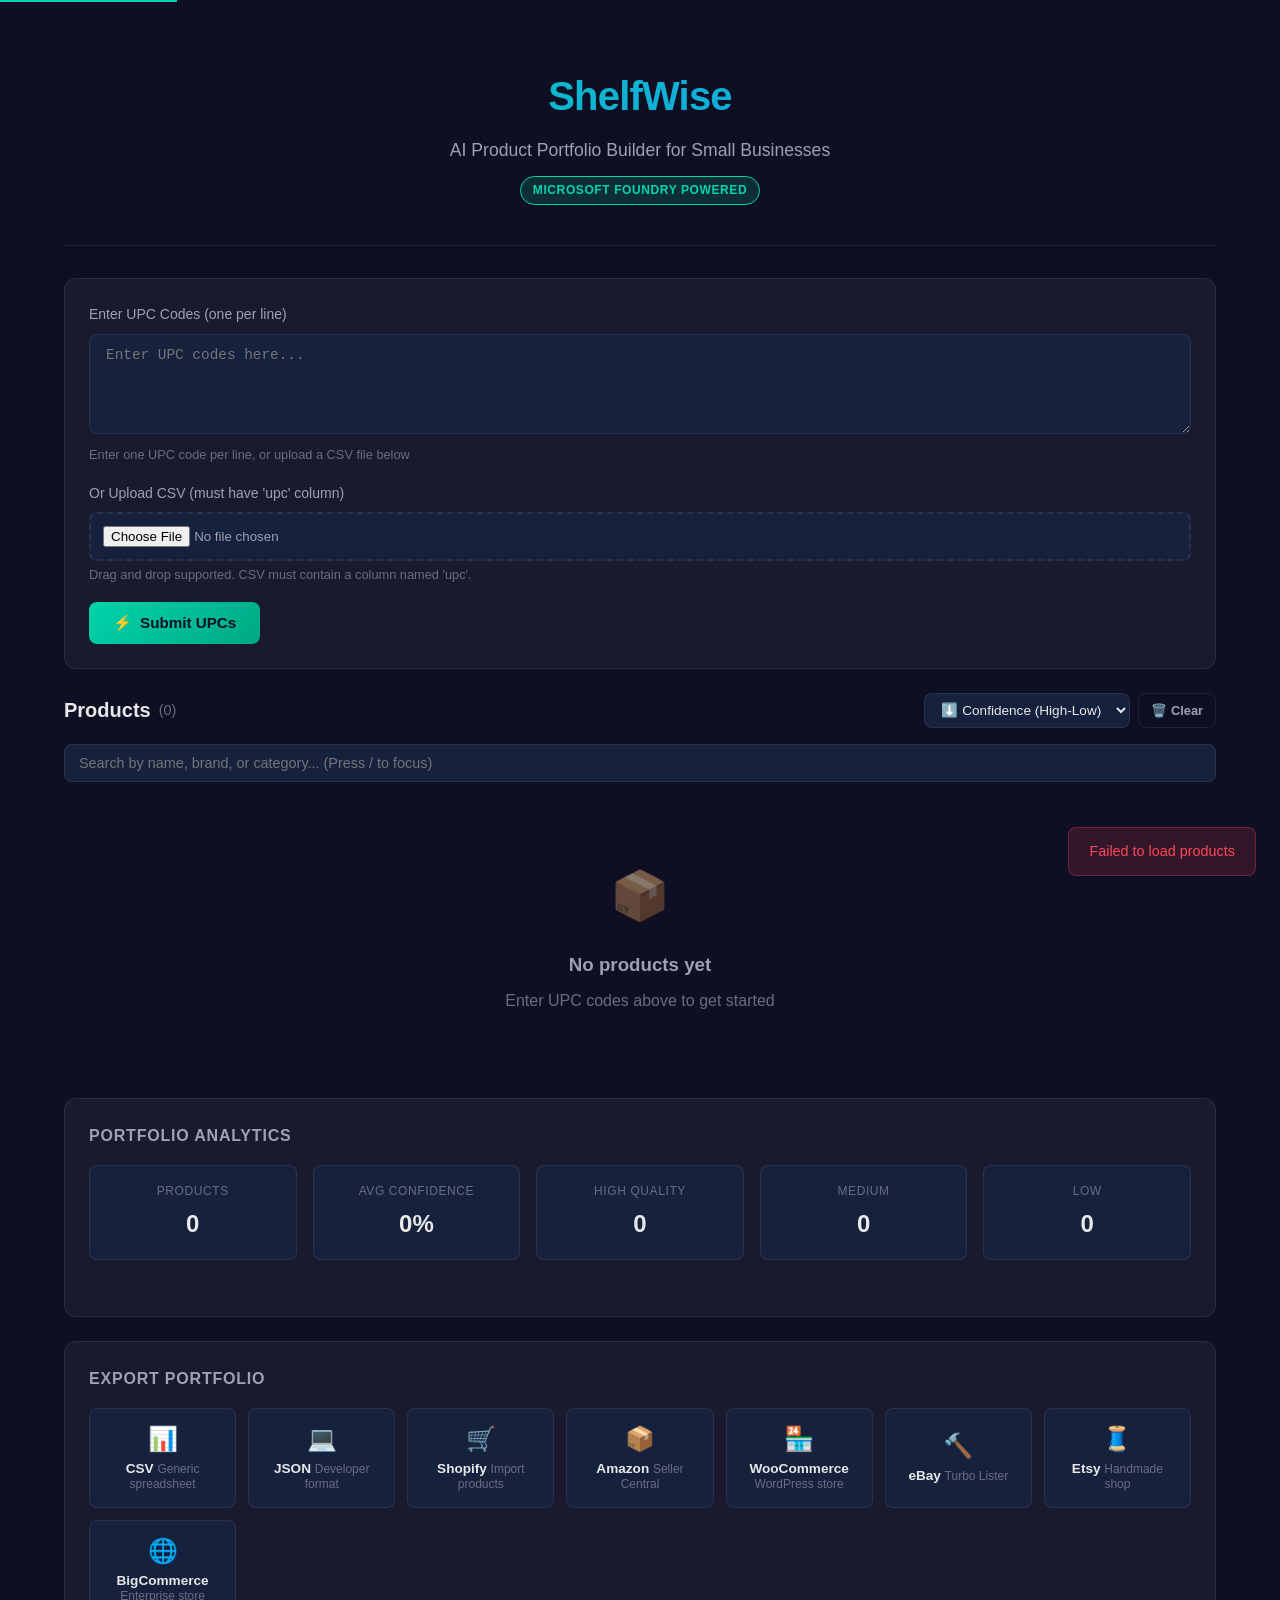
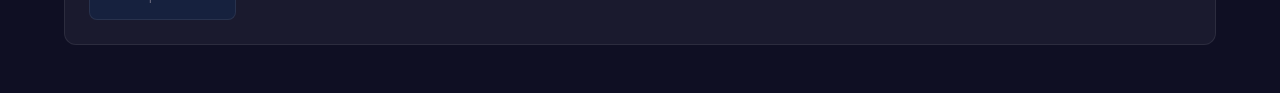
==== commit 99114dcb: "post-demo cleanup: remove demo data, add test scripts, scraper efficiency fixes, foundry agent sync" ====
--- a/frontend/index.html
+++ b/frontend/index.html
@@ -3,7 +3,7 @@
 <head>
     <meta charset="UTF-8">
     <meta name="viewport" content="width=device-width, initial-scale=1.0">
-    <meta name="description" content="ShelfWise: Turn a spreadsheet of UPCs and SKUs into a complete, market-ready product catalog with verified photos, titles, and descriptions.">
+    <meta name="description" content="ShelfWise - AI Product Portfolio Builder for Small Businesses. Transform UPC codes into complete e-commerce listings.">
     <meta name="theme-color" content="#0f0f23">
     <title>ShelfWise - AI Product Portfolio Builder</title>
     <link rel="preload" href="styles.css" as="style">
@@ -17,7 +17,7 @@
         <!-- Header -->
         <header class="app-header" role="banner">
             <h1>ShelfWise</h1>
-            <p class="subtitle">Turn a spreadsheet of UPCs and SKUs into a complete, market-ready product catalog</p>
+            <p class="subtitle">AI Product Portfolio Builder for Small Businesses</p>
             <span class="badge">Microsoft Foundry Powered</span>
         </header>
 
@@ -30,7 +30,7 @@
                     <label for="upc-textarea">Enter UPC Codes (one per line)</label>
                     <textarea
                         id="upc-textarea"
-                        placeholder="049000050103&#10;022000020806&#10;012000001307"
+                        placeholder="Enter UPC codes here..."
                         rows="4"
                         aria-describedby="upc-help"
                     ></textarea>
@@ -38,44 +38,19 @@
                 </div>
 
                 <div class="input-group">
-                    <label for="csv-file">Or Upload POS CSV</label>
+                    <label for="csv-file">Or Upload CSV (must have 'upc' column)</label>
                     <input
                         type="file"
                         id="csv-file"
                         accept=".csv"
                         aria-describedby="csv-help"
                     >
-                    <span id="csv-help" style="display: block; color: var(--text-muted); font-size: 0.8rem; margin-top: 4px;">Auto-detects UPC/EAN/SKU/PLU columns. Drag and drop supported.</span>
-                </div>
-
-                <div id="csv-preview" class="csv-preview" style="display: none;" aria-live="polite">
-                    <h4>CSV Preview</h4>
-                    <p id="csv-preview-summary"></p>
-                    <ul id="csv-preview-samples"></ul>
-                    <div class="csv-preview-actions">
-                        <label for="csv-max-rows">Process up to:</label>
-                        <select id="csv-max-rows" aria-label="Maximum rows to process">
-                            <option value="10" selected>10 rows (demo)</option>
-                            <option value="50">50 rows</option>
-                            <option value="100">100 rows</option>
-                            <option value="500">500 rows</option>
-                            <option value="1000">1,000 rows</option>
-                        </select>
-                        <button id="csv-preview-process" class="btn btn-primary" aria-label="Process previewed CSV">
-                            <span>🚀</span> Process CSV
-                        </button>
-                        <button id="csv-preview-cancel" class="btn btn-secondary" aria-label="Cancel CSV upload">
-                            Cancel
-                        </button>
-                    </div>
+                    <span id="csv-help" style="display: block; color: var(--text-muted); font-size: 0.8rem; margin-top: 4px;">Drag and drop supported. CSV must contain a column named 'upc'.</span>
                 </div>
 
                 <div class="button-group">
                     <button id="submit-btn" class="btn btn-primary" aria-label="Submit UPC codes for processing">
                         <span>⚡</span> Submit UPCs
-                    </button>
-                    <button id="demo-btn" class="btn btn-secondary" aria-label="Load demo products">
-                        <span>🎯</span> Load Demo
                     </button>
                 </div>
             </section>
@@ -142,7 +117,7 @@
                     <div class="empty-state" style="grid-column: 1 / -1;">
                         <div class="icon">📦</div>
                         <h3>No products yet</h3>
-                        <p>Enter UPC codes above or load the demo to get started</p>
+                        <p>Enter UPC codes above to get started</p>
                     </div>
                 </div>
             </section>
@@ -218,21 +193,6 @@
                         <span class="icon">🌐</span>
                         <span class="label">BigCommerce</span>
                         <span class="hint">Enterprise store</span>
-                    </button>
-                    <button class="export-btn" id="export-doordash-btn" aria-label="Export as DoorDash CSV">
-                        <span class="icon">🚪</span>
-                        <span class="label">DoorDash</span>
-                        <span class="hint">Menu import</span>
-                    </button>
-                    <button class="export-btn" id="export-ubereats-btn" aria-label="Export as Uber Eats CSV">
-                        <span class="icon">🚗</span>
-                        <span class="label">Uber Eats</span>
-                        <span class="hint">Menu import</span>
-                    </button>
-                    <button class="export-btn" id="export-grubhub-btn" aria-label="Export as Grubhub CSV">
-                        <span class="icon">🍔</span>
-                        <span class="label">Grubhub</span>
-                        <span class="hint">Menu import</span>
                     </button>
                 </div>
             </section>
@@ -250,27 +210,6 @@
         </div>
     </div>
 
-    <!-- Image Manager Modal -->
-    <div class="modal-overlay" id="image-manager-overlay" role="dialog" aria-modal="true" aria-hidden="true" aria-labelledby="image-manager-title">
-        <div class="modal">
-            <div class="modal-header">
-                <h3 id="image-manager-title">Manage Images</h3>
-                <button class="modal-close" id="image-manager-close" aria-label="Close image manager">&times;</button>
-            </div>
-            <div class="modal-body" id="image-manager-body">
-                <div id="image-manager-list"></div>
-                <div class="image-manager-upload">
-                    <label for="image-upload-input">Upload a new image</label>
-                    <input type="file" id="image-upload-input" accept="image/*" aria-describedby="image-upload-help">
-                    <span id="image-upload-help" style="display: block; color: var(--text-muted); font-size: 0.8rem; margin-top: 4px;">JPG, PNG, WEBP, or GIF up to 10 MB.</span>
-                    <button id="image-upload-btn" class="btn btn-primary" style="margin-top: 12px;">
-                        <span>📤</span> Upload Image
-                    </button>
-                </div>
-            </div>
-        </div>
-    </div>
-
     <!-- Lightbox -->
     <div class="modal-overlay" id="lightbox-overlay" role="dialog" aria-modal="true" aria-hidden="true" aria-label="Image lightbox">
         <div class="lightbox">
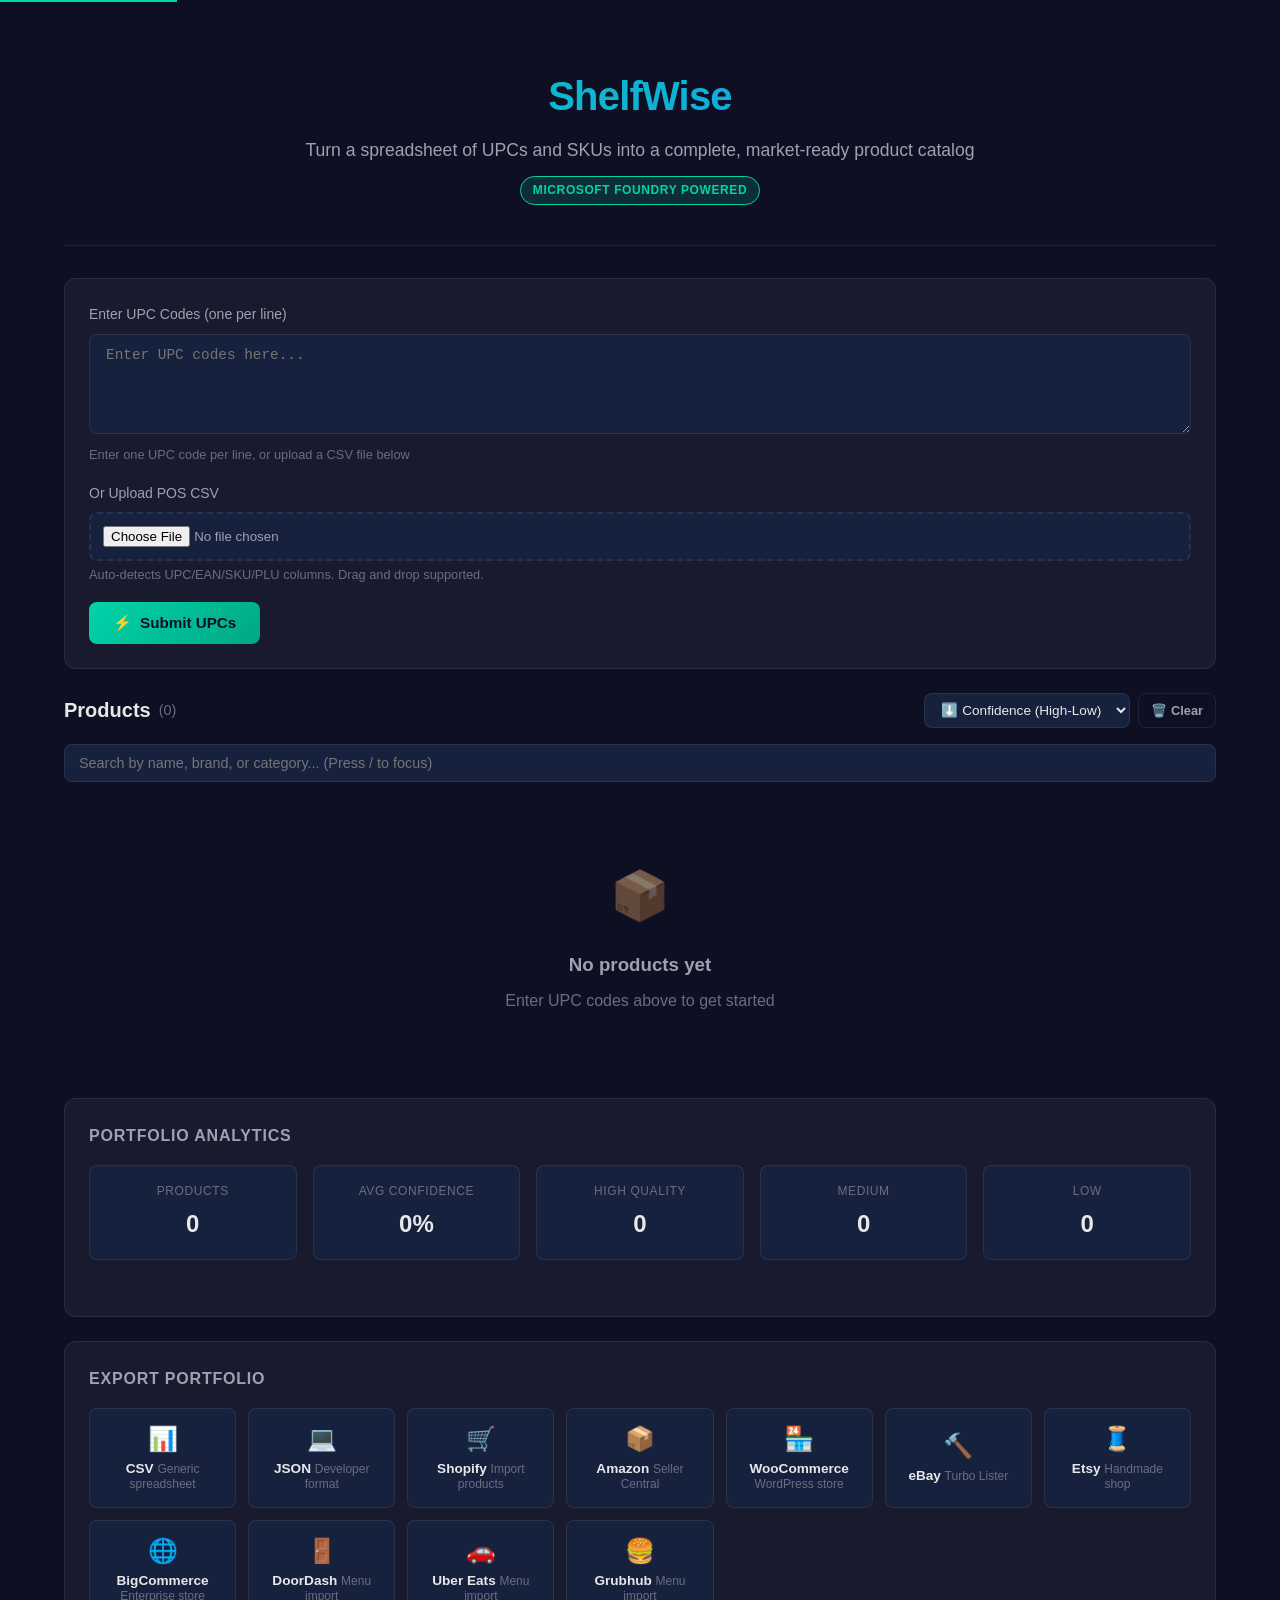
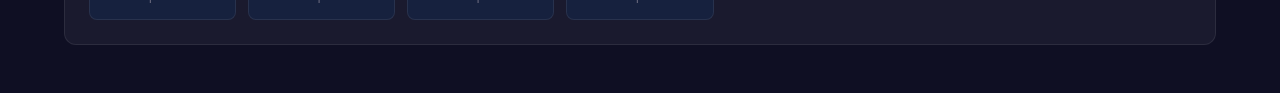
==== commit a3b82166: "Merge remote-tracking branch 'origin/main' # Conflicts: #	backend/main.py #	backend/scraper.py #	fro" ====
--- a/frontend/index.html
+++ b/frontend/index.html
@@ -3,7 +3,7 @@
 <head>
     <meta charset="UTF-8">
     <meta name="viewport" content="width=device-width, initial-scale=1.0">
-    <meta name="description" content="ShelfWise - AI Product Portfolio Builder for Small Businesses. Transform UPC codes into complete e-commerce listings.">
+    <meta name="description" content="ShelfWise: Turn a spreadsheet of UPCs and SKUs into a complete, market-ready product catalog with verified photos, titles, and descriptions.">
     <meta name="theme-color" content="#0f0f23">
     <title>ShelfWise - AI Product Portfolio Builder</title>
     <link rel="preload" href="styles.css" as="style">
@@ -17,7 +17,7 @@
         <!-- Header -->
         <header class="app-header" role="banner">
             <h1>ShelfWise</h1>
-            <p class="subtitle">AI Product Portfolio Builder for Small Businesses</p>
+            <p class="subtitle">Turn a spreadsheet of UPCs and SKUs into a complete, market-ready product catalog</p>
             <span class="badge">Microsoft Foundry Powered</span>
         </header>
 
@@ -37,15 +37,37 @@
                     <span id="upc-help" style="display: block; color: var(--text-muted); font-size: 0.8rem; margin-top: 4px;">Enter one UPC code per line, or upload a CSV file below</span>
                 </div>
 
-                <div class="input-group">
-                    <label for="csv-file">Or Upload CSV (must have 'upc' column)</label>
+                <div class="input-group" id="drop-zone">
+                    <label for="csv-file">Or Upload POS CSV</label>
                     <input
                         type="file"
                         id="csv-file"
                         accept=".csv"
                         aria-describedby="csv-help"
                     >
-                    <span id="csv-help" style="display: block; color: var(--text-muted); font-size: 0.8rem; margin-top: 4px;">Drag and drop supported. CSV must contain a column named 'upc'.</span>
+                    <span id="csv-help" style="display: block; color: var(--text-muted); font-size: 0.8rem; margin-top: 4px;">Auto-detects UPC/EAN/SKU/PLU columns. Drag and drop supported.</span>
+                </div>
+
+                <div id="csv-preview" class="csv-preview" style="display: none;" aria-live="polite">
+                    <h4>CSV Preview</h4>
+                    <p id="csv-preview-summary"></p>
+                    <ul id="csv-preview-samples"></ul>
+                    <div class="csv-preview-actions">
+                        <label for="csv-max-rows">Process up to:</label>
+                        <select id="csv-max-rows" aria-label="Maximum rows to process">
+                            <option value="10" selected>10 rows (demo)</option>
+                            <option value="50">50 rows</option>
+                            <option value="100">100 rows</option>
+                            <option value="500">500 rows</option>
+                            <option value="1000">1,000 rows</option>
+                        </select>
+                        <button id="csv-preview-process" class="btn btn-primary" aria-label="Process previewed CSV">
+                            <span>🚀</span> Process CSV
+                        </button>
+                        <button id="csv-preview-cancel" class="btn btn-secondary" aria-label="Cancel CSV upload">
+                            Cancel
+                        </button>
+                    </div>
                 </div>
 
                 <div class="button-group">
@@ -122,8 +144,8 @@
                 </div>
             </section>
 
-            <section class="export-section" aria-labelledby="export-heading">
-                <h3 id="export-heading">Portfolio Analytics</h3>
+            <section class="export-section" aria-labelledby="analytics-heading">
+                <h3 id="analytics-heading">Portfolio Analytics</h3>
                 <div class="status-grid" id="stats-grid" style="margin-bottom: 16px;">
                     <div class="status-item">
                         <span class="status-label">Products</span>
@@ -193,6 +215,21 @@
                         <span class="icon">🌐</span>
                         <span class="label">BigCommerce</span>
                         <span class="hint">Enterprise store</span>
+                    </button>
+                    <button class="export-btn" id="export-doordash-btn" aria-label="Export as DoorDash CSV">
+                        <span class="icon">🚪</span>
+                        <span class="label">DoorDash</span>
+                        <span class="hint">Menu import</span>
+                    </button>
+                    <button class="export-btn" id="export-ubereats-btn" aria-label="Export as Uber Eats CSV">
+                        <span class="icon">🚗</span>
+                        <span class="label">Uber Eats</span>
+                        <span class="hint">Menu import</span>
+                    </button>
+                    <button class="export-btn" id="export-grubhub-btn" aria-label="Export as Grubhub CSV">
+                        <span class="icon">🍔</span>
+                        <span class="label">Grubhub</span>
+                        <span class="hint">Menu import</span>
                     </button>
                 </div>
             </section>
@@ -210,6 +247,27 @@
         </div>
     </div>
 
+    <!-- Image Manager Modal -->
+    <div class="modal-overlay" id="image-manager-overlay" role="dialog" aria-modal="true" aria-hidden="true" aria-labelledby="image-manager-title">
+        <div class="modal">
+            <div class="modal-header">
+                <h3 id="image-manager-title">Manage Images</h3>
+                <button class="modal-close" id="image-manager-close" aria-label="Close image manager">&times;</button>
+            </div>
+            <div class="modal-body" id="image-manager-body">
+                <div id="image-manager-list"></div>
+                <div class="image-manager-upload">
+                    <label for="image-upload-input">Upload a new image</label>
+                    <input type="file" id="image-upload-input" accept="image/*" aria-describedby="image-upload-help">
+                    <span id="image-upload-help" style="display: block; color: var(--text-muted); font-size: 0.8rem; margin-top: 4px;">JPG, PNG, WEBP, or GIF up to 10 MB.</span>
+                    <button id="image-upload-btn" class="btn btn-primary" style="margin-top: 12px;">
+                        <span>📤</span> Upload Image
+                    </button>
+                </div>
+            </div>
+        </div>
+    </div>
+
     <!-- Lightbox -->
     <div class="modal-overlay" id="lightbox-overlay" role="dialog" aria-modal="true" aria-hidden="true" aria-label="Image lightbox">
         <div class="lightbox">
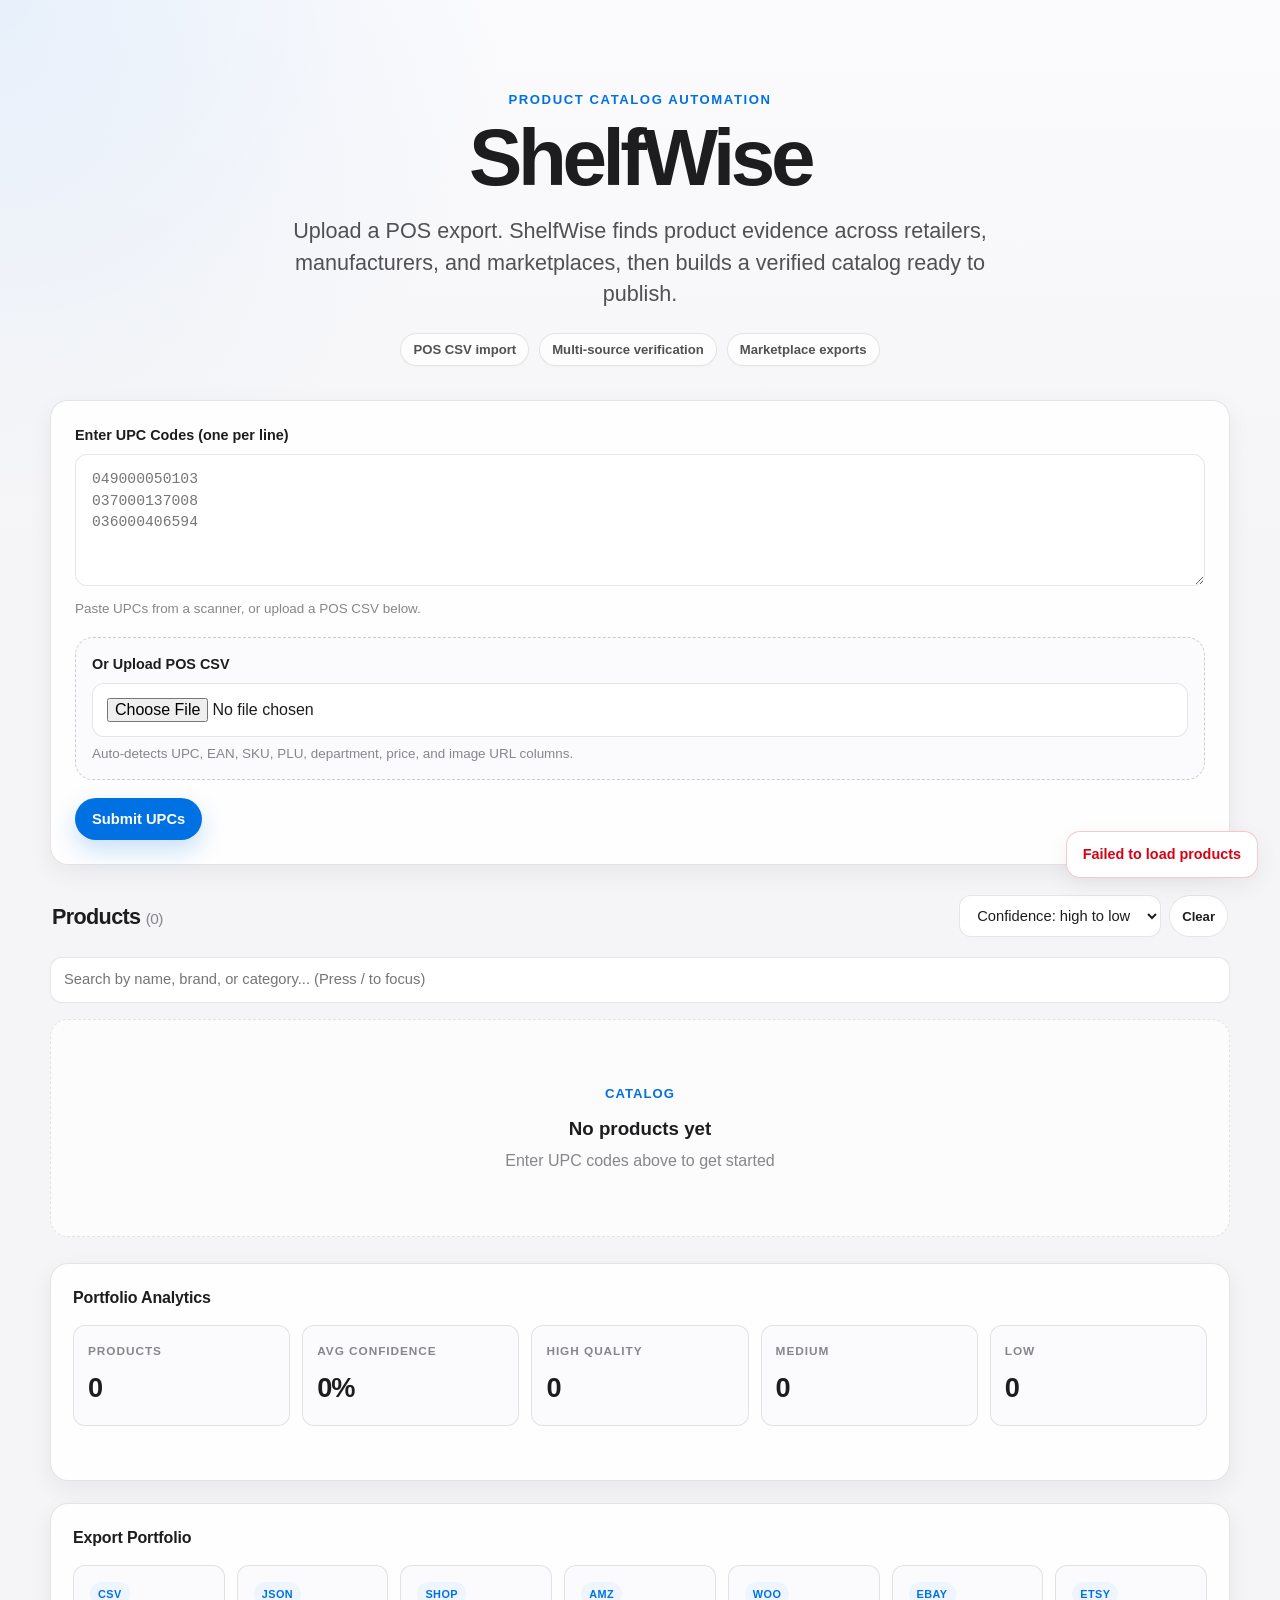
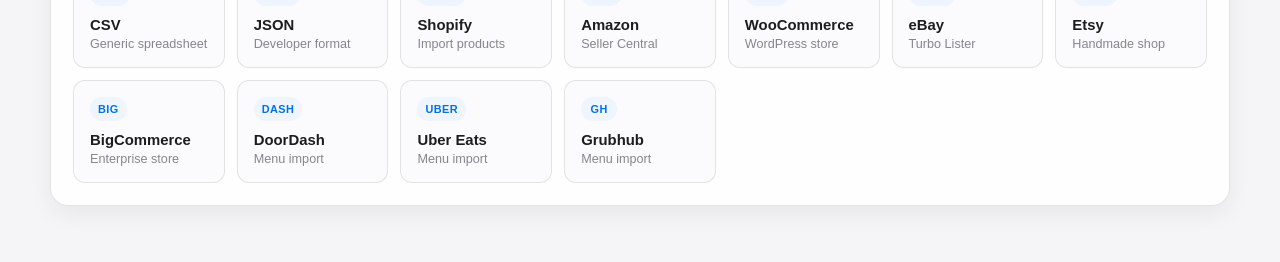
==== commit 4d3a02ab: "Polish UI and harden POS catalog workflow" ====
--- a/frontend/index.html
+++ b/frontend/index.html
@@ -3,9 +3,10 @@
 <head>
     <meta charset="UTF-8">
     <meta name="viewport" content="width=device-width, initial-scale=1.0">
-    <meta name="description" content="ShelfWise: Turn a spreadsheet of UPCs and SKUs into a complete, market-ready product catalog with verified photos, titles, and descriptions.">
-    <meta name="theme-color" content="#0f0f23">
-    <title>ShelfWise - AI Product Portfolio Builder</title>
+    <meta name="description" content="ShelfWise turns POS UPC and SKU exports into verified product catalogs with photos, titles, descriptions, citations, and marketplace-ready exports.">
+    <meta name="theme-color" content="#f5f5f7">
+    <title>ShelfWise - Product Catalog Builder</title>
+    <link rel="icon" href="data:image/svg+xml,%3Csvg xmlns='http://www.w3.org/2000/svg' viewBox='0 0 64 64'%3E%3Crect width='64' height='64' rx='14' fill='%230071e3'/%3E%3Cpath d='M18 22h28v6H18zm0 10h28v6H18zm0 10h18v6H18z' fill='white'/%3E%3C/svg%3E">
     <link rel="preload" href="styles.css" as="style">
     <link rel="stylesheet" href="styles.css">
     <link rel="preconnect" href="/api">
@@ -16,9 +17,14 @@
     <div class="app-container">
         <!-- Header -->
         <header class="app-header" role="banner">
+            <p class="eyebrow">Product catalog automation</p>
             <h1>ShelfWise</h1>
-            <p class="subtitle">Turn a spreadsheet of UPCs and SKUs into a complete, market-ready product catalog</p>
-            <span class="badge">Microsoft Foundry Powered</span>
+            <p class="subtitle">Upload a POS export. ShelfWise finds product evidence across retailers, manufacturers, and marketplaces, then builds a verified catalog ready to publish.</p>
+            <div class="header-pills" aria-label="Core capabilities">
+                <span class="badge">POS CSV import</span>
+                <span class="badge">Multi-source verification</span>
+                <span class="badge">Marketplace exports</span>
+            </div>
         </header>
 
         <main id="main-content">
@@ -30,11 +36,11 @@
                     <label for="upc-textarea">Enter UPC Codes (one per line)</label>
                     <textarea
                         id="upc-textarea"
-                        placeholder="Enter UPC codes here..."
+                        placeholder="049000050103&#10;037000137008&#10;036000406594"
                         rows="4"
                         aria-describedby="upc-help"
                     ></textarea>
-                    <span id="upc-help" style="display: block; color: var(--text-muted); font-size: 0.8rem; margin-top: 4px;">Enter one UPC code per line, or upload a CSV file below</span>
+                    <span id="upc-help" class="field-help">Paste UPCs from a scanner, or upload a POS CSV below.</span>
                 </div>
 
                 <div class="input-group" id="drop-zone">
@@ -45,7 +51,7 @@
                         accept=".csv"
                         aria-describedby="csv-help"
                     >
-                    <span id="csv-help" style="display: block; color: var(--text-muted); font-size: 0.8rem; margin-top: 4px;">Auto-detects UPC/EAN/SKU/PLU columns. Drag and drop supported.</span>
+                    <span id="csv-help" class="field-help">Auto-detects UPC, EAN, SKU, PLU, department, price, and image URL columns.</span>
                 </div>
 
                 <div id="csv-preview" class="csv-preview" style="display: none;" aria-live="polite">
@@ -62,7 +68,7 @@
                             <option value="1000">1,000 rows</option>
                         </select>
                         <button id="csv-preview-process" class="btn btn-primary" aria-label="Process previewed CSV">
-                            <span>🚀</span> Process CSV
+                            Process CSV
                         </button>
                         <button id="csv-preview-cancel" class="btn btn-secondary" aria-label="Cancel CSV upload">
                             Cancel
@@ -72,7 +78,7 @@
 
                 <div class="button-group">
                     <button id="submit-btn" class="btn btn-primary" aria-label="Submit UPC codes for processing">
-                        <span>⚡</span> Submit UPCs
+                        Submit UPCs
                     </button>
                 </div>
             </section>
@@ -116,13 +122,13 @@
                     <h2 id="products-heading" style="margin-bottom: 0;">Products <span id="product-count">(0)</span></h2>
                     <div style="display: flex; gap: 8px;">
                         <select id="sort-select" aria-label="Sort products" style="padding: 8px 12px; background: var(--bg-tertiary); border: 1px solid var(--border); border-radius: var(--radius-sm); color: var(--text-primary); font-size: 0.85rem; cursor: pointer;">
-                            <option value="confidence-desc">⬇️ Confidence (High-Low)</option>
-                            <option value="confidence-asc">⬆️ Confidence (Low-High)</option>
-                            <option value="name-asc">⬇️ Name (A-Z)</option>
-                            <option value="name-desc">⬆️ Name (Z-A)</option>
+                            <option value="confidence-desc">Confidence: high to low</option>
+                            <option value="confidence-asc">Confidence: low to high</option>
+                            <option value="name-asc">Name: A to Z</option>
+                            <option value="name-desc">Name: Z to A</option>
                         </select>
                         <button id="clear-btn" class="btn btn-outline btn-sm" aria-label="Clear all products">
-                            🗑️ Clear
+                            Clear
                         </button>
                     </div>
                 </div>
@@ -137,7 +143,7 @@
                 </div>
                 <div class="products-grid" id="products-grid" role="list">
                     <div class="empty-state" style="grid-column: 1 / -1;">
-                        <div class="icon">📦</div>
+                        <div class="icon">Catalog</div>
                         <h3>No products yet</h3>
                         <p>Enter UPC codes above to get started</p>
                     </div>
@@ -177,57 +183,57 @@
                 <h3 id="export-heading">Export Portfolio</h3>
                 <div class="export-grid">
                     <button class="export-btn" id="export-csv-btn" aria-label="Export as CSV">
-                        <span class="icon">📊</span>
+                        <span class="icon">CSV</span>
                         <span class="label">CSV</span>
                         <span class="hint">Generic spreadsheet</span>
                     </button>
                     <button class="export-btn" id="export-json-btn" aria-label="Export as JSON">
-                        <span class="icon">💻</span>
+                        <span class="icon">JSON</span>
                         <span class="label">JSON</span>
                         <span class="hint">Developer format</span>
                     </button>
                     <button class="export-btn" id="export-shopify-btn" aria-label="Export as Shopify CSV">
-                        <span class="icon">🛒</span>
+                        <span class="icon">Shop</span>
                         <span class="label">Shopify</span>
                         <span class="hint">Import products</span>
                     </button>
                     <button class="export-btn" id="export-amazon-btn" aria-label="Export as Amazon flat file">
-                        <span class="icon">📦</span>
+                        <span class="icon">AMZ</span>
                         <span class="label">Amazon</span>
                         <span class="hint">Seller Central</span>
                     </button>
                     <button class="export-btn" id="export-woocommerce-btn" aria-label="Export as WooCommerce CSV">
-                        <span class="icon">🏪</span>
+                        <span class="icon">Woo</span>
                         <span class="label">WooCommerce</span>
                         <span class="hint">WordPress store</span>
                     </button>
                     <button class="export-btn" id="export-ebay-btn" aria-label="Export as eBay file">
-                        <span class="icon">🔨</span>
+                        <span class="icon">eBay</span>
                         <span class="label">eBay</span>
                         <span class="hint">Turbo Lister</span>
                     </button>
                     <button class="export-btn" id="export-etsy-btn" aria-label="Export as Etsy CSV">
-                        <span class="icon">🧵</span>
+                        <span class="icon">Etsy</span>
                         <span class="label">Etsy</span>
                         <span class="hint">Handmade shop</span>
                     </button>
                     <button class="export-btn" id="export-bigcommerce-btn" aria-label="Export as BigCommerce CSV">
-                        <span class="icon">🌐</span>
+                        <span class="icon">Big</span>
                         <span class="label">BigCommerce</span>
                         <span class="hint">Enterprise store</span>
                     </button>
                     <button class="export-btn" id="export-doordash-btn" aria-label="Export as DoorDash CSV">
-                        <span class="icon">🚪</span>
+                        <span class="icon">Dash</span>
                         <span class="label">DoorDash</span>
                         <span class="hint">Menu import</span>
                     </button>
                     <button class="export-btn" id="export-ubereats-btn" aria-label="Export as Uber Eats CSV">
-                        <span class="icon">🚗</span>
+                        <span class="icon">Uber</span>
                         <span class="label">Uber Eats</span>
                         <span class="hint">Menu import</span>
                     </button>
                     <button class="export-btn" id="export-grubhub-btn" aria-label="Export as Grubhub CSV">
-                        <span class="icon">🍔</span>
+                        <span class="icon">GH</span>
                         <span class="label">Grubhub</span>
                         <span class="hint">Menu import</span>
                     </button>
@@ -259,9 +265,9 @@
                 <div class="image-manager-upload">
                     <label for="image-upload-input">Upload a new image</label>
                     <input type="file" id="image-upload-input" accept="image/*" aria-describedby="image-upload-help">
-                    <span id="image-upload-help" style="display: block; color: var(--text-muted); font-size: 0.8rem; margin-top: 4px;">JPG, PNG, WEBP, or GIF up to 10 MB.</span>
+                    <span id="image-upload-help" class="field-help">JPG, PNG, WEBP, or GIF up to 10 MB.</span>
                     <button id="image-upload-btn" class="btn btn-primary" style="margin-top: 12px;">
-                        <span>📤</span> Upload Image
+                        Upload Image
                     </button>
                 </div>
             </div>
@@ -280,11 +286,6 @@
     <!-- Toast Container -->
     <div class="toast-container" id="toast-container" aria-live="polite" aria-atomic="true"></div>
 
-    <script>
-        if ('serviceWorker' in navigator) {
-            navigator.serviceWorker.register('sw.js').catch(() => {});
-        }
-    </script>
     <script src="app.js" defer></script>
 </body>
 </html>
--- a/frontend/styles.css
+++ b/frontend/styles.css
@@ -1,28 +1,27 @@
-/* ShelfWise - Modern Dark Theme */
-/* Accessibility-first: WCAG 2.1 AA compliant contrast ratios */
+/* ShelfWise - Clean professional app theme */
 
 :root {
-    --bg-primary: #0f0f23;
-    --bg-secondary: #1a1a2e;
-    --bg-tertiary: #16213e;
-    --bg-card: #0f3460;
-    --bg-hover: #1a4a7a;
-    --text-primary: #e8e8e8;
-    --text-secondary: #a0a0b0;
-    --text-muted: #6c6c80;
-    --accent-primary: #00d4aa;
-    --accent-secondary: #00a884;
-    --accent-glow: rgba(0, 212, 170, 0.15);
-    --danger: #ff4757;
-    --warning: #ffa502;
-    --success: #2ed573;
-    --info: #1e90ff;
-    --border: rgba(255, 255, 255, 0.08);
-    --shadow: rgba(0, 0, 0, 0.4);
-    --radius: 12px;
-    --radius-sm: 8px;
-    --transition: 0.2s ease;
-    --font-mono: 'SF Mono', 'Fira Code', monospace;
+    --bg-primary: #f5f5f7;
+    --bg-secondary: #ffffff;
+    --bg-tertiary: #f2f2f7;
+    --bg-hover: #e8f1ff;
+    --text-primary: #1d1d1f;
+    --text-secondary: #515154;
+    --text-muted: #86868b;
+    --accent-primary: #0071e3;
+    --accent-secondary: #005bb5;
+    --accent-glow: rgba(0, 113, 227, 0.14);
+    --danger: #d70015;
+    --warning: #b76e00;
+    --success: #168a3a;
+    --info: #0071e3;
+    --border: rgba(0, 0, 0, 0.1);
+    --shadow: 0 18px 48px rgba(0, 0, 0, 0.08);
+    --shadow-soft: 0 8px 24px rgba(0, 0, 0, 0.06);
+    --radius: 18px;
+    --radius-sm: 12px;
+    --transition: 0.18s ease;
+    --font-mono: "SF Mono", ui-monospace, Menlo, Consolas, monospace;
 }
 
 * {
@@ -36,331 +35,395 @@
 }
 
 body {
-    font-family: -apple-system, BlinkMacSystemFont, 'Segoe UI', Roboto, sans-serif;
-    background: var(--bg-primary);
-    color: var(--text-primary);
-    line-height: 1.6;
     min-height: 100vh;
-}
-
-/* Focus styles for accessibility */
+    background:
+        radial-gradient(circle at top left, rgba(0, 113, 227, 0.08), transparent 32rem),
+        linear-gradient(180deg, #fbfbfd 0%, var(--bg-primary) 34rem);
+    color: var(--text-primary);
+    font-family: -apple-system, BlinkMacSystemFont, "SF Pro Text", "Segoe UI", Roboto, sans-serif;
+    line-height: 1.45;
+}
+
 :focus-visible {
-    outline: 2px solid var(--accent-primary);
+    outline: 3px solid var(--accent-glow);
     outline-offset: 2px;
 }
 
-/* Skip link for screen readers */
 .skip-link {
     position: absolute;
-    top: -40px;
-    left: 0;
+    top: -44px;
+    left: 16px;
+    z-index: 10000;
+    padding: 10px 14px;
+    border-radius: 999px;
     background: var(--accent-primary);
-    color: var(--bg-primary);
-    padding: 8px 16px;
-    z-index: 10000;
-    transition: top 0.3s;
+    color: #fff;
+    transition: top var(--transition);
 }
 
 .skip-link:focus {
-    top: 0;
-}
-
-/* App Container */
+    top: 16px;
+}
+
 .app-container {
-    max-width: 1200px;
+    width: min(1180px, calc(100% - 40px));
     margin: 0 auto;
-    padding: 24px;
-}
-
-/* Header */
+    padding: 34px 0 56px;
+}
+
 .app-header {
+    padding: 56px 0 34px;
     text-align: center;
-    padding: 40px 0;
-    border-bottom: 1px solid var(--border);
-    margin-bottom: 32px;
+}
+
+.eyebrow {
+    color: var(--accent-primary);
+    font-size: 0.82rem;
+    font-weight: 700;
+    letter-spacing: 0.12em;
+    margin-bottom: 10px;
+    text-transform: uppercase;
 }
 
 .app-header h1 {
-    font-size: 2.5rem;
+    color: var(--text-primary);
+    font-size: clamp(2.5rem, 7vw, 5rem);
     font-weight: 800;
-    background: linear-gradient(135deg, var(--accent-primary), var(--info));
-    -webkit-background-clip: text;
-    -webkit-text-fill-color: transparent;
-    background-clip: text;
-    letter-spacing: -0.02em;
+    letter-spacing: -0.055em;
+    line-height: 0.98;
 }
 
 .app-header .subtitle {
+    max-width: 760px;
+    margin: 18px auto 0;
     color: var(--text-secondary);
-    font-size: 1.1rem;
-    margin-top: 8px;
-}
-
-.app-header .badge {
-    display: inline-block;
-    background: var(--accent-glow);
-    border: 1px solid var(--accent-primary);
-    color: var(--accent-primary);
-    padding: 4px 12px;
-    border-radius: 20px;
-    font-size: 0.75rem;
+    font-size: clamp(1.05rem, 2vw, 1.35rem);
+}
+
+.header-pills {
+    display: flex;
+    flex-wrap: wrap;
+    justify-content: center;
+    gap: 10px;
+    margin-top: 24px;
+}
+
+.badge {
+    display: inline-flex;
+    align-items: center;
+    min-height: 32px;
+    padding: 6px 12px;
+    border: 1px solid var(--border);
+    border-radius: 999px;
+    background: rgba(255, 255, 255, 0.74);
+    color: var(--text-secondary);
+    font-size: 0.82rem;
     font-weight: 600;
-    text-transform: uppercase;
-    letter-spacing: 0.05em;
-    margin-top: 12px;
-}
-
-/* Input Section */
-.input-section {
-    background: var(--bg-secondary);
+    box-shadow: 0 1px 2px rgba(0, 0, 0, 0.03);
+}
+
+main {
+    display: grid;
+    gap: 22px;
+}
+
+.input-section,
+.status-section,
+.export-section {
     border: 1px solid var(--border);
     border-radius: var(--radius);
+    background: rgba(255, 255, 255, 0.86);
+    box-shadow: var(--shadow-soft);
+    backdrop-filter: blur(16px);
+}
+
+.input-section {
+    display: grid;
+    gap: 18px;
     padding: 24px;
-    margin-bottom: 24px;
 }
 
 .input-group {
+    margin-bottom: 0;
+}
+
+.input-group label,
+.image-manager-upload label {
+    display: block;
+    margin-bottom: 8px;
+    color: var(--text-primary);
+    font-size: 0.9rem;
+    font-weight: 650;
+}
+
+.field-help,
+#upc-help,
+#csv-help,
+#image-upload-help {
+    display: block;
+    margin-top: 7px;
+    color: var(--text-muted);
+    font-size: 0.84rem;
+}
+
+textarea,
+input[type="text"],
+input[type="file"],
+select {
+    color: var(--text-primary);
+    font: inherit;
+}
+
+.input-group textarea,
+#search-input,
+.input-group input[type="file"],
+.image-manager-upload input[type="file"],
+.csv-preview-actions select,
+#sort-select {
+    width: 100%;
+    border: 1px solid var(--border) !important;
+    border-radius: var(--radius-sm) !important;
+    background: #fff !important;
+    color: var(--text-primary) !important;
+    transition: border-color var(--transition), box-shadow var(--transition), background var(--transition);
+}
+
+.input-group textarea {
+    min-height: 132px;
+    padding: 14px 16px;
+    resize: vertical;
+    font-family: var(--font-mono);
+    font-size: 0.92rem;
+}
+
+#search-input,
+#sort-select {
+    padding: 11px 13px !important;
+    font-size: 0.92rem !important;
+}
+
+.input-group input[type="file"],
+.image-manager-upload input[type="file"] {
+    padding: 14px;
+    cursor: pointer;
+}
+
+#drop-zone {
+    padding: 16px;
+    border: 1px dashed rgba(0, 0, 0, 0.18);
+    border-radius: var(--radius);
+    background: #fbfbfd;
+}
+
+#drop-zone.drag-active,
+#drop-zone:hover {
+    border-color: var(--accent-primary);
+    background: #f4f9ff;
+}
+
+textarea:focus,
+input:focus,
+select:focus {
+    border-color: var(--accent-primary) !important;
+    box-shadow: 0 0 0 4px var(--accent-glow);
+    outline: none;
+}
+
+.button-group,
+.product-actions,
+.csv-preview-actions {
+    display: flex;
+    flex-wrap: wrap;
+    gap: 10px;
+}
+
+.btn {
+    display: inline-flex;
+    align-items: center;
+    justify-content: center;
+    gap: 8px;
+    min-height: 42px;
+    padding: 10px 16px;
+    border: 1px solid transparent;
+    border-radius: 999px;
+    font-size: 0.92rem;
+    font-weight: 700;
+    cursor: pointer;
+    transition: transform var(--transition), box-shadow var(--transition), background var(--transition), border-color var(--transition);
+}
+
+.btn:hover,
+.export-btn:hover {
+    transform: translateY(-1px);
+}
+
+.btn-primary {
+    background: var(--accent-primary);
+    color: #fff;
+    box-shadow: 0 10px 24px rgba(0, 113, 227, 0.22);
+}
+
+.btn-primary:hover {
+    background: var(--accent-secondary);
+}
+
+.btn-secondary,
+.btn-outline {
+    background: #fff;
+    border-color: var(--border);
+    color: var(--text-primary);
+}
+
+.btn-secondary:hover,
+.btn-outline:hover {
+    border-color: rgba(0, 113, 227, 0.35);
+    background: var(--bg-hover);
+    color: var(--accent-primary);
+}
+
+.btn-danger {
+    border-color: rgba(215, 0, 21, 0.22);
+    background: #fff;
+    color: var(--danger);
+}
+
+.btn:disabled {
+    cursor: not-allowed;
+    opacity: 0.55;
+    transform: none;
+    box-shadow: none;
+}
+
+.btn-sm {
+    min-height: 34px;
+    padding: 7px 12px;
+    font-size: 0.82rem;
+}
+
+.status-section,
+.export-section {
+    padding: 22px;
+}
+
+.status-section h3,
+.export-section h3 {
     margin-bottom: 16px;
-}
-
-.input-group label {
-    display: block;
-    color: var(--text-secondary);
-    font-size: 0.875rem;
-    font-weight: 500;
-    margin-bottom: 8px;
-}
-
-.input-group textarea {
-    width: 100%;
-    padding: 12px 16px;
-    background: var(--bg-tertiary);
+    color: var(--text-primary);
+    font-size: 1rem;
+    font-weight: 760;
+    letter-spacing: -0.01em;
+}
+
+.status-grid {
+    display: grid;
+    grid-template-columns: repeat(auto-fit, minmax(126px, 1fr));
+    gap: 12px;
+}
+
+.status-item {
+    min-height: 92px;
+    padding: 17px 14px;
     border: 1px solid var(--border);
     border-radius: var(--radius-sm);
-    color: var(--text-primary);
-    font-family: var(--font-mono);
-    font-size: 0.9rem;
-    resize: vertical;
-    min-height: 100px;
-    transition: var(--transition);
-}
-
-.input-group textarea:focus {
-    border-color: var(--accent-primary);
-    box-shadow: 0 0 0 3px var(--accent-glow);
-}
-
-.input-group input[type="file"] {
-    width: 100%;
-    padding: 12px;
-    background: var(--bg-tertiary);
-    border: 2px dashed var(--border);
-    border-radius: var(--radius-sm);
-    color: var(--text-secondary);
-    cursor: pointer;
-    transition: var(--transition);
-}
-
-.input-group input[type="file"]:hover {
-    border-color: var(--accent-primary);
-    background: var(--accent-glow);
-}
-
-/* Buttons */
-.button-group {
-    display: flex;
-    gap: 12px;
-    flex-wrap: wrap;
-}
-
-.btn {
-    padding: 12px 24px;
-    border: none;
-    border-radius: var(--radius-sm);
-    font-size: 0.95rem;
-    font-weight: 600;
-    cursor: pointer;
-    transition: var(--transition);
-    display: inline-flex;
-    align-items: center;
-    gap: 8px;
-}
-
-.btn-primary {
-    background: linear-gradient(135deg, var(--accent-primary), var(--accent-secondary));
-    color: var(--bg-primary);
-}
-
-.btn-primary:hover {
-    transform: translateY(-1px);
-    box-shadow: 0 4px 12px rgba(0, 212, 170, 0.3);
-}
-
-.btn-primary:disabled {
-    opacity: 0.5;
-    cursor: not-allowed;
-    transform: none;
-}
-
-.btn-secondary {
-    background: var(--bg-tertiary);
-    color: var(--text-primary);
-    border: 1px solid var(--border);
-}
-
-.btn-secondary:hover {
-    background: var(--bg-hover);
-    border-color: var(--accent-primary);
-}
-
-.btn-outline {
-    background: transparent;
-    color: var(--text-secondary);
-    border: 1px solid var(--border);
-    padding: 8px 16px;
-    font-size: 0.85rem;
-}
-
-.btn-outline:hover {
-    border-color: var(--accent-primary);
-    color: var(--accent-primary);
-}
-
-/* Status Section */
-.status-section {
-    background: var(--bg-secondary);
+    background: #fbfbfd;
+    text-align: left;
+}
+
+.status-label {
+    display: block;
+    margin-bottom: 8px;
+    color: var(--text-muted);
+    font-size: 0.74rem;
+    font-weight: 700;
+    letter-spacing: 0.08em;
+    text-transform: uppercase;
+}
+
+.status-value {
+    display: block;
+    color: var(--text-primary);
+    font-size: 1.7rem;
+    font-weight: 800;
+    letter-spacing: -0.04em;
+}
+
+.status-item.running .status-value {
+    color: var(--warning);
+}
+
+.progress-container {
+    margin-top: 16px;
+}
+
+.progress-bar-bg {
+    height: 8px;
+    overflow: hidden;
+    border-radius: 999px;
+    background: #e5e5ea;
+}
+
+.progress-bar-fill {
+    height: 100%;
+    border-radius: inherit;
+    background: var(--accent-primary);
+    transition: width 0.45s ease;
+}
+
+.progress-text {
+    margin-top: 8px;
+    color: var(--text-muted);
+    font-size: 0.86rem;
+    text-align: center;
+}
+
+.products-section {
+    margin: 4px 0;
+}
+
+.products-section > div:first-child {
+    padding: 4px 2px;
+}
+
+.products-section h2 {
+    color: var(--text-primary);
+    font-size: 1.35rem;
+    font-weight: 800;
+    letter-spacing: -0.03em;
+}
+
+.products-section h2 span {
+    color: var(--text-muted);
+    font-size: 0.96rem;
+    font-weight: 500;
+}
+
+.products-grid {
+    display: grid;
+    grid-template-columns: repeat(auto-fill, minmax(280px, 1fr));
+    gap: 18px;
+}
+
+.product-card {
+    overflow: hidden;
     border: 1px solid var(--border);
     border-radius: var(--radius);
-    padding: 24px;
-    margin-bottom: 24px;
-    animation: fadeIn 0.3s ease;
-}
-
-.status-section h3 {
-    font-size: 1rem;
-    color: var(--text-secondary);
-    margin-bottom: 16px;
-    text-transform: uppercase;
-    letter-spacing: 0.05em;
-}
-
-.status-grid {
-    display: grid;
-    grid-template-columns: repeat(auto-fit, minmax(120px, 1fr));
-    gap: 16px;
-}
-
-.status-item {
-    text-align: center;
-    padding: 16px;
-    background: var(--bg-tertiary);
-    border-radius: var(--radius-sm);
-    border: 1px solid var(--border);
-}
-
-.status-label {
+    background: #fff;
+    box-shadow: var(--shadow-soft);
+    transition: transform var(--transition), box-shadow var(--transition), border-color var(--transition);
+}
+
+.product-card:hover {
+    border-color: rgba(0, 113, 227, 0.28);
+    box-shadow: var(--shadow);
+    transform: translateY(-2px);
+}
+
+.product-image {
     display: block;
-    font-size: 0.75rem;
-    color: var(--text-muted);
-    text-transform: uppercase;
-    letter-spacing: 0.05em;
-    margin-bottom: 4px;
-}
-
-.status-value {
-    display: block;
-    font-size: 1.5rem;
-    font-weight: 700;
-    color: var(--text-primary);
-}
-
-.status-item.running .status-value {
-    color: var(--warning);
-    animation: pulse 1.5s infinite;
-}
-
-.status-item.completed .status-value {
-    color: var(--success);
-}
-
-.status-item.failed .status-value {
-    color: var(--danger);
-}
-
-/* Progress Bar */
-.progress-container {
-    margin-top: 16px;
-}
-
-.progress-bar-bg {
-    height: 8px;
-    background: var(--bg-tertiary);
-    border-radius: 4px;
-    overflow: hidden;
-}
-
-.progress-bar-fill {
-    height: 100%;
-    background: linear-gradient(90deg, var(--accent-primary), var(--info));
-    border-radius: 4px;
-    transition: width 0.5s ease;
-}
-
-.progress-text {
-    text-align: center;
-    font-size: 0.85rem;
-    color: var(--text-secondary);
-    margin-top: 8px;
-}
-
-/* Products Section */
-.products-section {
-    margin-bottom: 24px;
-}
-
-.products-section h2 {
-    font-size: 1.25rem;
-    color: var(--text-primary);
-    margin-bottom: 16px;
-    display: flex;
-    align-items: center;
-    gap: 8px;
-}
-
-.products-section h2 span {
-    color: var(--text-muted);
-    font-size: 0.9rem;
-    font-weight: 400;
-}
-
-.products-grid {
-    display: grid;
-    grid-template-columns: repeat(auto-fill, minmax(320px, 1fr));
-    gap: 20px;
-}
-
-/* Product Card */
-.product-card {
-    background: var(--bg-secondary);
-    border: 1px solid var(--border);
-    border-radius: var(--radius);
-    overflow: hidden;
-    transition: var(--transition);
-    animation: slideUp 0.4s ease;
-}
-
-.product-card:hover {
-    transform: translateY(-2px);
-    box-shadow: 0 8px 24px var(--shadow);
-    border-color: var(--accent-primary);
-}
-
-.product-image {
     width: 100%;
-    height: 200px;
-    object-fit: cover;
-    background: var(--bg-tertiary);
-    display: block;
+    height: 210px;
+    object-fit: contain;
+    background: linear-gradient(180deg, #ffffff, #f5f5f7);
 }
 
 .product-image.placeholder {
@@ -368,142 +431,194 @@
     align-items: center;
     justify-content: center;
     color: var(--text-muted);
-    font-size: 3rem;
+    font-size: 0.9rem;
+    font-weight: 700;
+    letter-spacing: 0.02em;
+}
+
+.product-image-thumbnails {
+    display: flex;
+    gap: 8px;
+    padding: 10px 12px;
+    overflow-x: auto;
+    border-top: 1px solid var(--border);
+    background: #fbfbfd;
+}
+
+.product-thumbnail {
+    flex: 0 0 52px;
+    width: 52px;
+    height: 52px;
+    overflow: hidden;
+    border: 1px solid var(--border);
+    border-radius: 11px;
+    background: #fff;
+    cursor: zoom-in;
+}
+
+.product-thumbnail img {
+    width: 100%;
+    height: 100%;
+    object-fit: cover;
 }
 
 .product-content {
-    padding: 20px;
+    padding: 18px;
 }
 
 .product-header {
     display: flex;
+    align-items: flex-start;
     justify-content: space-between;
-    align-items: flex-start;
     gap: 12px;
-    margin-bottom: 12px;
+    margin-bottom: 9px;
 }
 
 .product-name {
-    font-size: 1.1rem;
-    font-weight: 700;
-    color: var(--text-primary);
-    line-height: 1.3;
     flex: 1;
+    color: var(--text-primary);
+    font-size: 1.03rem;
+    font-weight: 760;
+    letter-spacing: -0.02em;
+    line-height: 1.28;
 }
 
 .confidence-badge {
-    padding: 4px 10px;
-    border-radius: 20px;
-    font-size: 0.75rem;
-    font-weight: 700;
+    flex-shrink: 0;
+    padding: 4px 9px;
+    border-radius: 999px;
+    font-size: 0.68rem;
+    font-weight: 800;
+    letter-spacing: 0.06em;
     text-transform: uppercase;
-    white-space: nowrap;
-    flex-shrink: 0;
 }
 
 .confidence-high {
-    background: rgba(46, 213, 115, 0.15);
+    background: rgba(22, 138, 58, 0.1);
     color: var(--success);
-    border: 1px solid rgba(46, 213, 115, 0.3);
 }
 
 .confidence-medium {
-    background: rgba(255, 165, 2, 0.15);
+    background: rgba(183, 110, 0, 0.1);
     color: var(--warning);
-    border: 1px solid rgba(255, 165, 2, 0.3);
 }
 
 .confidence-low {
-    background: rgba(255, 71, 87, 0.15);
+    background: rgba(215, 0, 21, 0.1);
     color: var(--danger);
-    border: 1px solid rgba(255, 71, 87, 0.3);
-}
-
-.product-brand {
-    color: var(--text-secondary);
-    font-size: 0.9rem;
-    margin-bottom: 4px;
-}
-
-.product-category {
-    color: var(--text-muted);
-    font-size: 0.8rem;
-    text-transform: uppercase;
-    letter-spacing: 0.05em;
-    margin-bottom: 12px;
-}
-
+}
+
+.product-brand,
 .product-description {
     color: var(--text-secondary);
     font-size: 0.9rem;
-    line-height: 1.5;
-    margin-bottom: 16px;
+}
+
+.product-brand {
+    margin-bottom: 4px;
+    font-weight: 650;
+}
+
+.product-category {
+    margin-bottom: 12px;
+    color: var(--text-muted);
+    font-size: 0.76rem;
+    font-weight: 750;
+    letter-spacing: 0.08em;
+    text-transform: uppercase;
+}
+
+.product-description {
     display: -webkit-box;
+    margin-bottom: 14px;
+    overflow: hidden;
+    line-height: 1.48;
+    -webkit-box-orient: vertical;
     -webkit-line-clamp: 3;
-    -webkit-box-orient: vertical;
-    overflow: hidden;
-}
-
-.product-meta {
+}
+
+.product-meta,
+#category-tags,
+#source-tags {
     display: flex;
     flex-wrap: wrap;
     gap: 8px;
-    margin-bottom: 16px;
+}
+
+.product-meta {
+    margin-bottom: 14px;
 }
 
 .meta-tag {
-    background: var(--bg-tertiary);
+    max-width: 100%;
+    padding: 5px 9px;
     border: 1px solid var(--border);
-    padding: 4px 10px;
-    border-radius: 6px;
+    border-radius: 999px;
+    background: #fbfbfd;
+    color: var(--text-secondary);
+    font-size: 0.78rem;
+    line-height: 1.3;
+}
+
+.meta-tag .key {
+    color: var(--text-muted);
+}
+
+.meta-tag .value {
+    color: var(--text-primary);
+    font-weight: 650;
+    overflow-wrap: anywhere;
+}
+
+.product-meta .meta-tag {
+    display: -webkit-box;
+    max-height: 2.5rem;
+    overflow: hidden;
+    border-radius: 10px;
+    -webkit-box-orient: vertical;
+    -webkit-line-clamp: 2;
+}
+
+.citations-section {
+    margin-top: 12px;
+    padding-top: 12px;
+    border-top: 1px solid var(--border);
+}
+
+.citations-title {
+    margin-bottom: 8px;
+    color: var(--text-muted);
+    font-size: 0.72rem;
+    font-weight: 800;
+    letter-spacing: 0.08em;
+    text-transform: uppercase;
+}
+
+.citation-list,
+.trace-list {
+    display: flex;
+    flex-direction: column;
+    gap: 7px;
+}
+
+.citation-item,
+.trace-item {
+    padding: 8px 10px;
+    border-radius: 10px;
+    background: #f8f8fa;
+    color: var(--text-secondary);
     font-size: 0.8rem;
-    color: var(--text-secondary);
-}
-
-.meta-tag .key {
-    color: var(--text-muted);
-}
-
-.meta-tag .value {
-    color: var(--text-primary);
-    font-weight: 500;
-}
-
-/* Citations */
-.citations-section {
-    border-top: 1px solid var(--border);
-    padding-top: 12px;
-    margin-top: 12px;
-}
-
-.citations-title {
-    font-size: 0.75rem;
-    color: var(--text-muted);
-    text-transform: uppercase;
-    letter-spacing: 0.05em;
-    margin-bottom: 8px;
-}
-
-.citation-list {
-    display: flex;
-    flex-direction: column;
-    gap: 6px;
 }
 
 .citation-item {
     display: flex;
     align-items: center;
     gap: 8px;
-    font-size: 0.8rem;
-    padding: 6px 10px;
-    background: var(--bg-tertiary);
-    border-radius: 6px;
-    border-left: 3px solid var(--accent-primary);
 }
 
 .citation-source {
-    font-weight: 600;
     color: var(--accent-primary);
+    font-weight: 750;
 }
 
 .citation-fields {
@@ -514,110 +629,122 @@
     margin-left: auto;
     color: var(--text-secondary);
     font-family: var(--font-mono);
-    font-size: 0.75rem;
-}
-
-/* Product Actions */
-.product-actions {
-    display: flex;
-    gap: 8px;
-    margin-top: 12px;
-}
-
-.btn-sm {
-    padding: 6px 12px;
-    font-size: 0.8rem;
-}
-
-/* Export Section */
-.export-section {
-    background: var(--bg-secondary);
-    border: 1px solid var(--border);
-    border-radius: var(--radius);
-    padding: 24px;
-    margin-bottom: 24px;
-}
-
-.export-section h3 {
-    font-size: 1rem;
-    color: var(--text-secondary);
-    margin-bottom: 16px;
-    text-transform: uppercase;
-    letter-spacing: 0.05em;
+    font-size: 0.74rem;
 }
 
 .export-grid {
     display: grid;
-    grid-template-columns: repeat(auto-fit, minmax(140px, 1fr));
+    grid-template-columns: repeat(auto-fit, minmax(148px, 1fr));
     gap: 12px;
 }
 
 .export-btn {
+    min-height: 96px;
     padding: 16px;
-    background: var(--bg-tertiary);
     border: 1px solid var(--border);
     border-radius: var(--radius-sm);
+    background: #fbfbfd;
     color: var(--text-primary);
     cursor: pointer;
-    transition: var(--transition);
-    text-align: center;
+    text-align: left;
+    transition: transform var(--transition), border-color var(--transition), background var(--transition), box-shadow var(--transition);
 }
 
 .export-btn:hover {
-    border-color: var(--accent-primary);
-    background: var(--accent-glow);
+    border-color: rgba(0, 113, 227, 0.32);
+    background: #fff;
+    box-shadow: var(--shadow-soft);
 }
 
 .export-btn .icon {
-    font-size: 1.5rem;
+    display: inline-flex;
+    align-items: center;
+    justify-content: center;
+    min-width: 36px;
+    min-height: 24px;
+    margin-bottom: 11px;
+    padding: 2px 8px;
+    border-radius: 999px;
+    background: #eef5ff;
+    color: var(--accent-primary);
+    font-size: 0.68rem;
+    font-weight: 800;
+    letter-spacing: 0.04em;
+    text-transform: uppercase;
+}
+
+.export-btn .label {
+    display: block;
+    font-size: 0.93rem;
+    font-weight: 760;
+}
+
+.export-btn .hint {
+    display: block;
+    margin-top: 4px;
+    color: var(--text-muted);
+    font-size: 0.79rem;
+}
+
+.csv-preview {
+    padding: 18px;
+    border: 1px solid rgba(0, 113, 227, 0.18);
+    border-radius: var(--radius);
+    background: #f4f9ff;
+}
+
+.csv-preview h4 {
     margin-bottom: 8px;
-    display: block;
-}
-
-.export-btn .label {
-    font-size: 0.85rem;
-    font-weight: 600;
-}
-
-.export-btn .hint {
-    font-size: 0.75rem;
-    color: var(--text-muted);
-    margin-top: 4px;
-}
-
-/* Modal */
+    color: var(--text-primary);
+    font-size: 0.98rem;
+}
+
+.csv-preview p,
+.csv-preview ul {
+    color: var(--text-secondary);
+    font-size: 0.9rem;
+}
+
+.csv-preview ul {
+    margin: 10px 0 16px 20px;
+}
+
+.csv-preview li {
+    margin-bottom: 4px;
+}
+
 .modal-overlay {
     position: fixed;
     inset: 0;
-    background: rgba(0, 0, 0, 0.8);
-    backdrop-filter: blur(4px);
+    z-index: 1000;
     display: flex;
     align-items: center;
     justify-content: center;
-    z-index: 1000;
     padding: 24px;
+    visibility: hidden;
+    background: rgba(0, 0, 0, 0.32);
     opacity: 0;
-    visibility: hidden;
-    transition: var(--transition);
+    backdrop-filter: blur(12px);
+    transition: opacity var(--transition), visibility var(--transition);
 }
 
 .modal-overlay.active {
+    visibility: visible;
     opacity: 1;
-    visibility: visible;
 }
 
 .modal {
-    background: var(--bg-secondary);
-    border: 1px solid var(--border);
-    border-radius: var(--radius);
-    max-width: 700px;
-    width: 100%;
+    display: flex;
+    flex-direction: column;
+    width: min(720px, 100%);
     max-height: 90vh;
     overflow: hidden;
-    display: flex;
-    flex-direction: column;
-    transform: scale(0.95);
-    transition: var(--transition);
+    border: 1px solid var(--border);
+    border-radius: 22px;
+    background: #fff;
+    box-shadow: var(--shadow);
+    transform: scale(0.98);
+    transition: transform var(--transition);
 }
 
 .modal-overlay.active .modal {
@@ -625,27 +752,29 @@
 }
 
 .modal-header {
-    padding: 20px 24px;
+    display: flex;
+    align-items: center;
+    justify-content: space-between;
+    gap: 16px;
+    padding: 18px 22px;
     border-bottom: 1px solid var(--border);
-    display: flex;
-    justify-content: space-between;
-    align-items: center;
 }
 
 .modal-header h3 {
-    font-size: 1.1rem;
-    color: var(--text-primary);
+    color: var(--text-primary);
+    font-size: 1.08rem;
 }
 
 .modal-close {
-    background: none;
-    border: none;
-    color: var(--text-muted);
-    font-size: 1.5rem;
+    width: 34px;
+    height: 34px;
+    border: 0;
+    border-radius: 999px;
+    background: #f2f2f7;
+    color: var(--text-secondary);
     cursor: pointer;
-    padding: 4px;
+    font-size: 1.35rem;
     line-height: 1;
-    transition: var(--transition);
 }
 
 .modal-close:hover {
@@ -653,315 +782,63 @@
 }
 
 .modal-body {
-    padding: 24px;
+    padding: 22px;
     overflow-y: auto;
 }
 
-/* Reasoning Trace */
-.trace-list {
-    display: flex;
-    flex-direction: column;
-    gap: 8px;
-}
-
 .trace-item {
-    padding: 12px 16px;
-    background: var(--bg-tertiary);
-    border-radius: var(--radius-sm);
     border-left: 3px solid var(--accent-primary);
     font-family: var(--font-mono);
-    font-size: 0.85rem;
-    color: var(--text-secondary);
-    animation: fadeIn 0.3s ease;
-}
-
-.trace-item.step-1 { border-left-color: var(--info); }
-.trace-item.step-2 { border-left-color: var(--accent-primary); }
-.trace-item.step-3 { border-left-color: var(--success); }
-
-/* Skeleton Loading */
-.skeleton {
-    background: linear-gradient(90deg, var(--bg-tertiary) 25%, var(--bg-hover) 50%, var(--bg-tertiary) 75%);
-    background-size: 200% 100%;
-    animation: shimmer 1.5s infinite;
-    border-radius: var(--radius-sm);
-}
-
-.skeleton-card {
-    height: 380px;
-    border-radius: var(--radius);
-}
-
-/* Toast Notifications */
-.toast-container {
-    position: fixed;
-    bottom: 24px;
-    right: 24px;
-    z-index: 10000;
-    display: flex;
-    flex-direction: column;
-    gap: 8px;
-}
-
-.toast {
-    padding: 12px 20px;
-    border-radius: var(--radius-sm);
-    font-size: 0.9rem;
-    font-weight: 500;
-    animation: slideInRight 0.3s ease;
-    max-width: 400px;
-    word-break: break-word;
-}
-
-.toast-success {
-    background: rgba(46, 213, 115, 0.15);
-    border: 1px solid rgba(46, 213, 115, 0.3);
-    color: var(--success);
-}
-
-.toast-error {
-    background: rgba(255, 71, 87, 0.15);
-    border: 1px solid rgba(255, 71, 87, 0.3);
-    color: var(--danger);
-}
-
-.toast-info {
-    background: rgba(30, 144, 255, 0.15);
-    border: 1px solid rgba(30, 144, 255, 0.3);
-    color: var(--info);
-}
-
-/* Empty State */
-.empty-state {
-    text-align: center;
-    padding: 60px 24px;
-    color: var(--text-muted);
-}
-
-.empty-state .icon {
-    font-size: 3rem;
-    margin-bottom: 16px;
-    opacity: 0.5;
-}
-
-.empty-state h3 {
-    color: var(--text-secondary);
-    margin-bottom: 8px;
-}
-
-/* Animations */
-@keyframes fadeIn {
-    from { opacity: 0; }
-    to { opacity: 1; }
-}
-
-@keyframes slideUp {
-    from { opacity: 0; transform: translateY(20px); }
-    to { opacity: 1; transform: translateY(0); }
-}
-
-@keyframes slideInRight {
-    from { opacity: 0; transform: translateX(40px); }
-    to { opacity: 1; transform: translateX(0); }
-}
-
-@keyframes pulse {
-    0%, 100% { opacity: 1; }
-    50% { opacity: 0.5; }
-}
-
-@keyframes shimmer {
-    0% { background-position: 200% 0; }
-    100% { background-position: -200% 0; }
-}
-
-/* Responsive */
-@media (max-width: 768px) {
-    .app-container {
-        padding: 16px;
-    }
-
-    .app-header h1 {
-        font-size: 1.75rem;
-    }
-
-    .products-grid {
-        grid-template-columns: 1fr;
-    }
-
-    .button-group {
-        flex-direction: column;
-    }
-
-    .btn {
-        width: 100%;
-        justify-content: center;
-    }
-
-    .status-grid {
-        grid-template-columns: repeat(3, 1fr);
-    }
-
-    .modal {
-        margin: 16px;
-        max-height: calc(100vh - 32px);
-    }
-}
-
-/* Product Image Gallery */
-.product-image-thumbnails {
-    display: flex;
-    gap: 8px;
-    padding: 8px 12px;
-    background: var(--bg-tertiary);
-    border-top: 1px solid var(--border);
-    overflow-x: auto;
-}
-
-.product-thumbnail {
-    flex: 0 0 56px;
-    width: 56px;
-    height: 56px;
-    padding: 0;
-    border: 1px solid var(--border);
-    border-radius: var(--radius-sm);
-    background: var(--bg-secondary);
-    cursor: zoom-in;
-    overflow: hidden;
-    transition: var(--transition);
-}
-
-.product-thumbnail:hover,
-.product-thumbnail:focus {
-    border-color: var(--accent-primary);
-    box-shadow: 0 0 0 2px var(--accent-glow);
-    outline: none;
-}
-
-.product-thumbnail img {
-    width: 100%;
-    height: 100%;
-    object-fit: cover;
-}
-
-/* Image Manager Modal */
+    line-height: 1.45;
+}
+
 .image-manager-item {
     display: flex;
     align-items: center;
     gap: 12px;
     padding: 12px;
-    background: var(--bg-secondary);
     border: 1px solid var(--border);
     border-radius: var(--radius-sm);
+    background: #fbfbfd;
     margin-bottom: 12px;
 }
 
 .image-manager-item img {
-    width: 80px;
-    height: 80px;
-    object-fit: cover;
+    width: 82px;
+    height: 82px;
+    object-fit: contain;
     border-radius: var(--radius-sm);
-    background: var(--bg-tertiary);
+    background: #fff;
 }
 
 .image-manager-meta {
     flex: 1;
     display: flex;
     flex-direction: column;
-    gap: 4px;
+    gap: 5px;
 }
 
 .image-manager-source {
     color: var(--text-secondary);
-    font-size: 0.85rem;
+    font-size: 0.86rem;
 }
 
 .image-manager-primary {
-    display: inline-block;
-    background: var(--accent-glow);
+    width: fit-content;
+    padding: 3px 8px;
+    border-radius: 999px;
+    background: #eef5ff;
     color: var(--accent-primary);
-    font-size: 0.75rem;
-    font-weight: 600;
-    padding: 2px 8px;
-    border-radius: 999px;
-    width: fit-content;
+    font-size: 0.72rem;
+    font-weight: 750;
 }
 
 .image-manager-upload {
     margin-top: 24px;
-    padding-top: 24px;
+    padding-top: 22px;
     border-top: 1px solid var(--border);
 }
 
-.image-manager-upload label {
-    display: block;
-    color: var(--text-secondary);
-    font-size: 0.875rem;
-    margin-bottom: 8px;
-}
-
-.image-manager-upload input[type="file"] {
-    width: 100%;
-    padding: 12px;
-    background: var(--bg-tertiary);
-    border: 1px dashed var(--border);
-    border-radius: var(--radius);
-    color: var(--text-primary);
-}
-
-/* CSV Preview Panel */
-.csv-preview {
-    background: var(--bg-tertiary);
-    border: 1px solid var(--border);
-    border-radius: var(--radius);
-    padding: 16px;
-    margin-bottom: 16px;
-}
-
-.csv-preview h4 {
-    margin: 0 0 8px 0;
-    color: var(--text-primary);
-}
-
-.csv-preview p {
-    margin: 0 0 12px 0;
-    color: var(--text-secondary);
-    font-size: 0.9rem;
-}
-
-.csv-preview ul {
-    margin: 0 0 16px 0;
-    padding-left: 20px;
-    color: var(--text-secondary);
-    font-size: 0.9rem;
-}
-
-.csv-preview li {
-    margin-bottom: 4px;
-}
-
-.csv-preview-actions {
-    display: flex;
-    flex-wrap: wrap;
-    align-items: center;
-    gap: 12px;
-}
-
-.csv-preview-actions label {
-    color: var(--text-secondary);
-    font-size: 0.875rem;
-}
-
-.csv-preview-actions select {
-    background: var(--bg-secondary);
-    color: var(--text-primary);
-    border: 1px solid var(--border);
-    border-radius: var(--radius-sm);
-    padding: 8px 12px;
-    font-size: 0.875rem;
-}
-
-/* Lightbox */
 .lightbox {
     position: relative;
     display: flex;
@@ -973,34 +850,126 @@
 
 .lightbox .modal-close {
     position: absolute;
-    top: -40px;
+    top: -42px;
     right: 0;
-    color: var(--text-primary);
-    font-size: 2rem;
-    background: none;
-    border: none;
-    cursor: pointer;
-    z-index: 10;
-}
-
-.lightbox .modal-close:hover {
+}
+
+.toast-container {
+    position: fixed;
+    right: 22px;
+    bottom: 22px;
+    z-index: 10000;
+    display: flex;
+    flex-direction: column;
+    gap: 8px;
+}
+
+.toast {
+    max-width: min(420px, calc(100vw - 44px));
+    padding: 12px 16px;
+    border: 1px solid var(--border);
+    border-radius: 14px;
+    background: #fff;
+    box-shadow: var(--shadow-soft);
+    color: var(--text-primary);
+    font-size: 0.9rem;
+    font-weight: 650;
+}
+
+.toast-success {
+    border-color: rgba(22, 138, 58, 0.22);
+    color: var(--success);
+}
+
+.toast-error {
+    border-color: rgba(215, 0, 21, 0.22);
     color: var(--danger);
 }
 
-/* Reduced Motion */
+.toast-info {
+    border-color: rgba(0, 113, 227, 0.22);
+    color: var(--accent-primary);
+}
+
+.empty-state {
+    padding: 64px 24px;
+    border: 1px dashed var(--border);
+    border-radius: var(--radius);
+    background: rgba(255, 255, 255, 0.72);
+    color: var(--text-muted);
+    text-align: center;
+}
+
+.empty-state .icon {
+    margin-bottom: 12px;
+    color: var(--accent-primary);
+    font-size: 0.82rem;
+    font-weight: 800;
+    letter-spacing: 0.08em;
+    text-transform: uppercase;
+}
+
+.empty-state h3 {
+    margin-bottom: 7px;
+    color: var(--text-primary);
+}
+
+.sr-only {
+    position: absolute;
+    width: 1px;
+    height: 1px;
+    padding: 0;
+    margin: -1px;
+    overflow: hidden;
+    clip: rect(0, 0, 0, 0);
+    white-space: nowrap;
+    border: 0;
+}
+
+@media (max-width: 768px) {
+    .app-container {
+        width: min(100% - 28px, 1180px);
+        padding-top: 20px;
+    }
+
+    .app-header {
+        padding: 34px 0 24px;
+    }
+
+    .input-section,
+    .status-section,
+    .export-section {
+        padding: 18px;
+        border-radius: 16px;
+    }
+
+    .products-grid {
+        grid-template-columns: 1fr;
+    }
+
+    .button-group,
+    .csv-preview-actions,
+    .product-actions {
+        flex-direction: column;
+    }
+
+    .btn,
+    .csv-preview-actions select {
+        width: 100%;
+    }
+
+    .status-grid {
+        grid-template-columns: repeat(2, minmax(0, 1fr));
+    }
+}
+
 @media (prefers-reduced-motion: reduce) {
-    *, *::before, *::after {
+    *,
+    *::before,
+    *::after {
         animation-duration: 0.01ms !important;
         animation-iteration-count: 1 !important;
+        scroll-behavior: auto !important;
         transition-duration: 0.01ms !important;
     }
 }
-
-/* High Contrast Mode */
-@media (prefers-contrast: high) {
-    :root {
-        --border: rgba(255, 255, 255, 0.3);
-        --text-secondary: #cccccc;
-        --text-muted: #aaaaaa;
-    }
-}
--- a/frontend/styles.css
+++ b/frontend/styles.css
@@ -1,28 +1,27 @@
-/* ShelfWise - Modern Dark Theme */
-/* Accessibility-first: WCAG 2.1 AA compliant contrast ratios */
+/* ShelfWise - Clean professional app theme */
 
 :root {
-    --bg-primary: #0f0f23;
-    --bg-secondary: #1a1a2e;
-    --bg-tertiary: #16213e;
-    --bg-card: #0f3460;
-    --bg-hover: #1a4a7a;
-    --text-primary: #e8e8e8;
-    --text-secondary: #a0a0b0;
-    --text-muted: #6c6c80;
-    --accent-primary: #00d4aa;
-    --accent-secondary: #00a884;
-    --accent-glow: rgba(0, 212, 170, 0.15);
-    --danger: #ff4757;
-    --warning: #ffa502;
-    --success: #2ed573;
-    --info: #1e90ff;
-    --border: rgba(255, 255, 255, 0.08);
-    --shadow: rgba(0, 0, 0, 0.4);
-    --radius: 12px;
-    --radius-sm: 8px;
-    --transition: 0.2s ease;
-    --font-mono: 'SF Mono', 'Fira Code', monospace;
+    --bg-primary: #f5f5f7;
+    --bg-secondary: #ffffff;
+    --bg-tertiary: #f2f2f7;
+    --bg-hover: #e8f1ff;
+    --text-primary: #1d1d1f;
+    --text-secondary: #515154;
+    --text-muted: #86868b;
+    --accent-primary: #0071e3;
+    --accent-secondary: #005bb5;
+    --accent-glow: rgba(0, 113, 227, 0.14);
+    --danger: #d70015;
+    --warning: #b76e00;
+    --success: #168a3a;
+    --info: #0071e3;
+    --border: rgba(0, 0, 0, 0.1);
+    --shadow: 0 18px 48px rgba(0, 0, 0, 0.08);
+    --shadow-soft: 0 8px 24px rgba(0, 0, 0, 0.06);
+    --radius: 18px;
+    --radius-sm: 12px;
+    --transition: 0.18s ease;
+    --font-mono: "SF Mono", ui-monospace, Menlo, Consolas, monospace;
 }
 
 * {
@@ -36,331 +35,395 @@
 }
 
 body {
-    font-family: -apple-system, BlinkMacSystemFont, 'Segoe UI', Roboto, sans-serif;
-    background: var(--bg-primary);
-    color: var(--text-primary);
-    line-height: 1.6;
     min-height: 100vh;
-}
-
-/* Focus styles for accessibility */
+    background:
+        radial-gradient(circle at top left, rgba(0, 113, 227, 0.08), transparent 32rem),
+        linear-gradient(180deg, #fbfbfd 0%, var(--bg-primary) 34rem);
+    color: var(--text-primary);
+    font-family: -apple-system, BlinkMacSystemFont, "SF Pro Text", "Segoe UI", Roboto, sans-serif;
+    line-height: 1.45;
+}
+
 :focus-visible {
-    outline: 2px solid var(--accent-primary);
+    outline: 3px solid var(--accent-glow);
     outline-offset: 2px;
 }
 
-/* Skip link for screen readers */
 .skip-link {
     position: absolute;
-    top: -40px;
-    left: 0;
+    top: -44px;
+    left: 16px;
+    z-index: 10000;
+    padding: 10px 14px;
+    border-radius: 999px;
     background: var(--accent-primary);
-    color: var(--bg-primary);
-    padding: 8px 16px;
-    z-index: 10000;
-    transition: top 0.3s;
+    color: #fff;
+    transition: top var(--transition);
 }
 
 .skip-link:focus {
-    top: 0;
-}
-
-/* App Container */
+    top: 16px;
+}
+
 .app-container {
-    max-width: 1200px;
+    width: min(1180px, calc(100% - 40px));
     margin: 0 auto;
-    padding: 24px;
-}
-
-/* Header */
+    padding: 34px 0 56px;
+}
+
 .app-header {
+    padding: 56px 0 34px;
     text-align: center;
-    padding: 40px 0;
-    border-bottom: 1px solid var(--border);
-    margin-bottom: 32px;
+}
+
+.eyebrow {
+    color: var(--accent-primary);
+    font-size: 0.82rem;
+    font-weight: 700;
+    letter-spacing: 0.12em;
+    margin-bottom: 10px;
+    text-transform: uppercase;
 }
 
 .app-header h1 {
-    font-size: 2.5rem;
+    color: var(--text-primary);
+    font-size: clamp(2.5rem, 7vw, 5rem);
     font-weight: 800;
-    background: linear-gradient(135deg, var(--accent-primary), var(--info));
-    -webkit-background-clip: text;
-    -webkit-text-fill-color: transparent;
-    background-clip: text;
-    letter-spacing: -0.02em;
+    letter-spacing: -0.055em;
+    line-height: 0.98;
 }
 
 .app-header .subtitle {
+    max-width: 760px;
+    margin: 18px auto 0;
     color: var(--text-secondary);
-    font-size: 1.1rem;
-    margin-top: 8px;
-}
-
-.app-header .badge {
-    display: inline-block;
-    background: var(--accent-glow);
-    border: 1px solid var(--accent-primary);
-    color: var(--accent-primary);
-    padding: 4px 12px;
-    border-radius: 20px;
-    font-size: 0.75rem;
+    font-size: clamp(1.05rem, 2vw, 1.35rem);
+}
+
+.header-pills {
+    display: flex;
+    flex-wrap: wrap;
+    justify-content: center;
+    gap: 10px;
+    margin-top: 24px;
+}
+
+.badge {
+    display: inline-flex;
+    align-items: center;
+    min-height: 32px;
+    padding: 6px 12px;
+    border: 1px solid var(--border);
+    border-radius: 999px;
+    background: rgba(255, 255, 255, 0.74);
+    color: var(--text-secondary);
+    font-size: 0.82rem;
     font-weight: 600;
-    text-transform: uppercase;
-    letter-spacing: 0.05em;
-    margin-top: 12px;
-}
-
-/* Input Section */
-.input-section {
-    background: var(--bg-secondary);
+    box-shadow: 0 1px 2px rgba(0, 0, 0, 0.03);
+}
+
+main {
+    display: grid;
+    gap: 22px;
+}
+
+.input-section,
+.status-section,
+.export-section {
     border: 1px solid var(--border);
     border-radius: var(--radius);
+    background: rgba(255, 255, 255, 0.86);
+    box-shadow: var(--shadow-soft);
+    backdrop-filter: blur(16px);
+}
+
+.input-section {
+    display: grid;
+    gap: 18px;
     padding: 24px;
-    margin-bottom: 24px;
 }
 
 .input-group {
+    margin-bottom: 0;
+}
+
+.input-group label,
+.image-manager-upload label {
+    display: block;
+    margin-bottom: 8px;
+    color: var(--text-primary);
+    font-size: 0.9rem;
+    font-weight: 650;
+}
+
+.field-help,
+#upc-help,
+#csv-help,
+#image-upload-help {
+    display: block;
+    margin-top: 7px;
+    color: var(--text-muted);
+    font-size: 0.84rem;
+}
+
+textarea,
+input[type="text"],
+input[type="file"],
+select {
+    color: var(--text-primary);
+    font: inherit;
+}
+
+.input-group textarea,
+#search-input,
+.input-group input[type="file"],
+.image-manager-upload input[type="file"],
+.csv-preview-actions select,
+#sort-select {
+    width: 100%;
+    border: 1px solid var(--border) !important;
+    border-radius: var(--radius-sm) !important;
+    background: #fff !important;
+    color: var(--text-primary) !important;
+    transition: border-color var(--transition), box-shadow var(--transition), background var(--transition);
+}
+
+.input-group textarea {
+    min-height: 132px;
+    padding: 14px 16px;
+    resize: vertical;
+    font-family: var(--font-mono);
+    font-size: 0.92rem;
+}
+
+#search-input,
+#sort-select {
+    padding: 11px 13px !important;
+    font-size: 0.92rem !important;
+}
+
+.input-group input[type="file"],
+.image-manager-upload input[type="file"] {
+    padding: 14px;
+    cursor: pointer;
+}
+
+#drop-zone {
+    padding: 16px;
+    border: 1px dashed rgba(0, 0, 0, 0.18);
+    border-radius: var(--radius);
+    background: #fbfbfd;
+}
+
+#drop-zone.drag-active,
+#drop-zone:hover {
+    border-color: var(--accent-primary);
+    background: #f4f9ff;
+}
+
+textarea:focus,
+input:focus,
+select:focus {
+    border-color: var(--accent-primary) !important;
+    box-shadow: 0 0 0 4px var(--accent-glow);
+    outline: none;
+}
+
+.button-group,
+.product-actions,
+.csv-preview-actions {
+    display: flex;
+    flex-wrap: wrap;
+    gap: 10px;
+}
+
+.btn {
+    display: inline-flex;
+    align-items: center;
+    justify-content: center;
+    gap: 8px;
+    min-height: 42px;
+    padding: 10px 16px;
+    border: 1px solid transparent;
+    border-radius: 999px;
+    font-size: 0.92rem;
+    font-weight: 700;
+    cursor: pointer;
+    transition: transform var(--transition), box-shadow var(--transition), background var(--transition), border-color var(--transition);
+}
+
+.btn:hover,
+.export-btn:hover {
+    transform: translateY(-1px);
+}
+
+.btn-primary {
+    background: var(--accent-primary);
+    color: #fff;
+    box-shadow: 0 10px 24px rgba(0, 113, 227, 0.22);
+}
+
+.btn-primary:hover {
+    background: var(--accent-secondary);
+}
+
+.btn-secondary,
+.btn-outline {
+    background: #fff;
+    border-color: var(--border);
+    color: var(--text-primary);
+}
+
+.btn-secondary:hover,
+.btn-outline:hover {
+    border-color: rgba(0, 113, 227, 0.35);
+    background: var(--bg-hover);
+    color: var(--accent-primary);
+}
+
+.btn-danger {
+    border-color: rgba(215, 0, 21, 0.22);
+    background: #fff;
+    color: var(--danger);
+}
+
+.btn:disabled {
+    cursor: not-allowed;
+    opacity: 0.55;
+    transform: none;
+    box-shadow: none;
+}
+
+.btn-sm {
+    min-height: 34px;
+    padding: 7px 12px;
+    font-size: 0.82rem;
+}
+
+.status-section,
+.export-section {
+    padding: 22px;
+}
+
+.status-section h3,
+.export-section h3 {
     margin-bottom: 16px;
-}
-
-.input-group label {
-    display: block;
-    color: var(--text-secondary);
-    font-size: 0.875rem;
-    font-weight: 500;
-    margin-bottom: 8px;
-}
-
-.input-group textarea {
-    width: 100%;
-    padding: 12px 16px;
-    background: var(--bg-tertiary);
+    color: var(--text-primary);
+    font-size: 1rem;
+    font-weight: 760;
+    letter-spacing: -0.01em;
+}
+
+.status-grid {
+    display: grid;
+    grid-template-columns: repeat(auto-fit, minmax(126px, 1fr));
+    gap: 12px;
+}
+
+.status-item {
+    min-height: 92px;
+    padding: 17px 14px;
     border: 1px solid var(--border);
     border-radius: var(--radius-sm);
-    color: var(--text-primary);
-    font-family: var(--font-mono);
-    font-size: 0.9rem;
-    resize: vertical;
-    min-height: 100px;
-    transition: var(--transition);
-}
-
-.input-group textarea:focus {
-    border-color: var(--accent-primary);
-    box-shadow: 0 0 0 3px var(--accent-glow);
-}
-
-.input-group input[type="file"] {
-    width: 100%;
-    padding: 12px;
-    background: var(--bg-tertiary);
-    border: 2px dashed var(--border);
-    border-radius: var(--radius-sm);
-    color: var(--text-secondary);
-    cursor: pointer;
-    transition: var(--transition);
-}
-
-.input-group input[type="file"]:hover {
-    border-color: var(--accent-primary);
-    background: var(--accent-glow);
-}
-
-/* Buttons */
-.button-group {
-    display: flex;
-    gap: 12px;
-    flex-wrap: wrap;
-}
-
-.btn {
-    padding: 12px 24px;
-    border: none;
-    border-radius: var(--radius-sm);
-    font-size: 0.95rem;
-    font-weight: 600;
-    cursor: pointer;
-    transition: var(--transition);
-    display: inline-flex;
-    align-items: center;
-    gap: 8px;
-}
-
-.btn-primary {
-    background: linear-gradient(135deg, var(--accent-primary), var(--accent-secondary));
-    color: var(--bg-primary);
-}
-
-.btn-primary:hover {
-    transform: translateY(-1px);
-    box-shadow: 0 4px 12px rgba(0, 212, 170, 0.3);
-}
-
-.btn-primary:disabled {
-    opacity: 0.5;
-    cursor: not-allowed;
-    transform: none;
-}
-
-.btn-secondary {
-    background: var(--bg-tertiary);
-    color: var(--text-primary);
-    border: 1px solid var(--border);
-}
-
-.btn-secondary:hover {
-    background: var(--bg-hover);
-    border-color: var(--accent-primary);
-}
-
-.btn-outline {
-    background: transparent;
-    color: var(--text-secondary);
-    border: 1px solid var(--border);
-    padding: 8px 16px;
-    font-size: 0.85rem;
-}
-
-.btn-outline:hover {
-    border-color: var(--accent-primary);
-    color: var(--accent-primary);
-}
-
-/* Status Section */
-.status-section {
-    background: var(--bg-secondary);
+    background: #fbfbfd;
+    text-align: left;
+}
+
+.status-label {
+    display: block;
+    margin-bottom: 8px;
+    color: var(--text-muted);
+    font-size: 0.74rem;
+    font-weight: 700;
+    letter-spacing: 0.08em;
+    text-transform: uppercase;
+}
+
+.status-value {
+    display: block;
+    color: var(--text-primary);
+    font-size: 1.7rem;
+    font-weight: 800;
+    letter-spacing: -0.04em;
+}
+
+.status-item.running .status-value {
+    color: var(--warning);
+}
+
+.progress-container {
+    margin-top: 16px;
+}
+
+.progress-bar-bg {
+    height: 8px;
+    overflow: hidden;
+    border-radius: 999px;
+    background: #e5e5ea;
+}
+
+.progress-bar-fill {
+    height: 100%;
+    border-radius: inherit;
+    background: var(--accent-primary);
+    transition: width 0.45s ease;
+}
+
+.progress-text {
+    margin-top: 8px;
+    color: var(--text-muted);
+    font-size: 0.86rem;
+    text-align: center;
+}
+
+.products-section {
+    margin: 4px 0;
+}
+
+.products-section > div:first-child {
+    padding: 4px 2px;
+}
+
+.products-section h2 {
+    color: var(--text-primary);
+    font-size: 1.35rem;
+    font-weight: 800;
+    letter-spacing: -0.03em;
+}
+
+.products-section h2 span {
+    color: var(--text-muted);
+    font-size: 0.96rem;
+    font-weight: 500;
+}
+
+.products-grid {
+    display: grid;
+    grid-template-columns: repeat(auto-fill, minmax(280px, 1fr));
+    gap: 18px;
+}
+
+.product-card {
+    overflow: hidden;
     border: 1px solid var(--border);
     border-radius: var(--radius);
-    padding: 24px;
-    margin-bottom: 24px;
-    animation: fadeIn 0.3s ease;
-}
-
-.status-section h3 {
-    font-size: 1rem;
-    color: var(--text-secondary);
-    margin-bottom: 16px;
-    text-transform: uppercase;
-    letter-spacing: 0.05em;
-}
-
-.status-grid {
-    display: grid;
-    grid-template-columns: repeat(auto-fit, minmax(120px, 1fr));
-    gap: 16px;
-}
-
-.status-item {
-    text-align: center;
-    padding: 16px;
-    background: var(--bg-tertiary);
-    border-radius: var(--radius-sm);
-    border: 1px solid var(--border);
-}
-
-.status-label {
+    background: #fff;
+    box-shadow: var(--shadow-soft);
+    transition: transform var(--transition), box-shadow var(--transition), border-color var(--transition);
+}
+
+.product-card:hover {
+    border-color: rgba(0, 113, 227, 0.28);
+    box-shadow: var(--shadow);
+    transform: translateY(-2px);
+}
+
+.product-image {
     display: block;
-    font-size: 0.75rem;
-    color: var(--text-muted);
-    text-transform: uppercase;
-    letter-spacing: 0.05em;
-    margin-bottom: 4px;
-}
-
-.status-value {
-    display: block;
-    font-size: 1.5rem;
-    font-weight: 700;
-    color: var(--text-primary);
-}
-
-.status-item.running .status-value {
-    color: var(--warning);
-    animation: pulse 1.5s infinite;
-}
-
-.status-item.completed .status-value {
-    color: var(--success);
-}
-
-.status-item.failed .status-value {
-    color: var(--danger);
-}
-
-/* Progress Bar */
-.progress-container {
-    margin-top: 16px;
-}
-
-.progress-bar-bg {
-    height: 8px;
-    background: var(--bg-tertiary);
-    border-radius: 4px;
-    overflow: hidden;
-}
-
-.progress-bar-fill {
-    height: 100%;
-    background: linear-gradient(90deg, var(--accent-primary), var(--info));
-    border-radius: 4px;
-    transition: width 0.5s ease;
-}
-
-.progress-text {
-    text-align: center;
-    font-size: 0.85rem;
-    color: var(--text-secondary);
-    margin-top: 8px;
-}
-
-/* Products Section */
-.products-section {
-    margin-bottom: 24px;
-}
-
-.products-section h2 {
-    font-size: 1.25rem;
-    color: var(--text-primary);
-    margin-bottom: 16px;
-    display: flex;
-    align-items: center;
-    gap: 8px;
-}
-
-.products-section h2 span {
-    color: var(--text-muted);
-    font-size: 0.9rem;
-    font-weight: 400;
-}
-
-.products-grid {
-    display: grid;
-    grid-template-columns: repeat(auto-fill, minmax(320px, 1fr));
-    gap: 20px;
-}
-
-/* Product Card */
-.product-card {
-    background: var(--bg-secondary);
-    border: 1px solid var(--border);
-    border-radius: var(--radius);
-    overflow: hidden;
-    transition: var(--transition);
-    animation: slideUp 0.4s ease;
-}
-
-.product-card:hover {
-    transform: translateY(-2px);
-    box-shadow: 0 8px 24px var(--shadow);
-    border-color: var(--accent-primary);
-}
-
-.product-image {
     width: 100%;
-    height: 200px;
-    object-fit: cover;
-    background: var(--bg-tertiary);
-    display: block;
+    height: 210px;
+    object-fit: contain;
+    background: linear-gradient(180deg, #ffffff, #f5f5f7);
 }
 
 .product-image.placeholder {
@@ -368,142 +431,194 @@
     align-items: center;
     justify-content: center;
     color: var(--text-muted);
-    font-size: 3rem;
+    font-size: 0.9rem;
+    font-weight: 700;
+    letter-spacing: 0.02em;
+}
+
+.product-image-thumbnails {
+    display: flex;
+    gap: 8px;
+    padding: 10px 12px;
+    overflow-x: auto;
+    border-top: 1px solid var(--border);
+    background: #fbfbfd;
+}
+
+.product-thumbnail {
+    flex: 0 0 52px;
+    width: 52px;
+    height: 52px;
+    overflow: hidden;
+    border: 1px solid var(--border);
+    border-radius: 11px;
+    background: #fff;
+    cursor: zoom-in;
+}
+
+.product-thumbnail img {
+    width: 100%;
+    height: 100%;
+    object-fit: cover;
 }
 
 .product-content {
-    padding: 20px;
+    padding: 18px;
 }
 
 .product-header {
     display: flex;
+    align-items: flex-start;
     justify-content: space-between;
-    align-items: flex-start;
     gap: 12px;
-    margin-bottom: 12px;
+    margin-bottom: 9px;
 }
 
 .product-name {
-    font-size: 1.1rem;
-    font-weight: 700;
-    color: var(--text-primary);
-    line-height: 1.3;
     flex: 1;
+    color: var(--text-primary);
+    font-size: 1.03rem;
+    font-weight: 760;
+    letter-spacing: -0.02em;
+    line-height: 1.28;
 }
 
 .confidence-badge {
-    padding: 4px 10px;
-    border-radius: 20px;
-    font-size: 0.75rem;
-    font-weight: 700;
+    flex-shrink: 0;
+    padding: 4px 9px;
+    border-radius: 999px;
+    font-size: 0.68rem;
+    font-weight: 800;
+    letter-spacing: 0.06em;
     text-transform: uppercase;
-    white-space: nowrap;
-    flex-shrink: 0;
 }
 
 .confidence-high {
-    background: rgba(46, 213, 115, 0.15);
+    background: rgba(22, 138, 58, 0.1);
     color: var(--success);
-    border: 1px solid rgba(46, 213, 115, 0.3);
 }
 
 .confidence-medium {
-    background: rgba(255, 165, 2, 0.15);
+    background: rgba(183, 110, 0, 0.1);
     color: var(--warning);
-    border: 1px solid rgba(255, 165, 2, 0.3);
 }
 
 .confidence-low {
-    background: rgba(255, 71, 87, 0.15);
+    background: rgba(215, 0, 21, 0.1);
     color: var(--danger);
-    border: 1px solid rgba(255, 71, 87, 0.3);
-}
-
-.product-brand {
-    color: var(--text-secondary);
-    font-size: 0.9rem;
-    margin-bottom: 4px;
-}
-
-.product-category {
-    color: var(--text-muted);
-    font-size: 0.8rem;
-    text-transform: uppercase;
-    letter-spacing: 0.05em;
-    margin-bottom: 12px;
-}
-
+}
+
+.product-brand,
 .product-description {
     color: var(--text-secondary);
     font-size: 0.9rem;
-    line-height: 1.5;
-    margin-bottom: 16px;
+}
+
+.product-brand {
+    margin-bottom: 4px;
+    font-weight: 650;
+}
+
+.product-category {
+    margin-bottom: 12px;
+    color: var(--text-muted);
+    font-size: 0.76rem;
+    font-weight: 750;
+    letter-spacing: 0.08em;
+    text-transform: uppercase;
+}
+
+.product-description {
     display: -webkit-box;
+    margin-bottom: 14px;
+    overflow: hidden;
+    line-height: 1.48;
+    -webkit-box-orient: vertical;
     -webkit-line-clamp: 3;
-    -webkit-box-orient: vertical;
-    overflow: hidden;
-}
-
-.product-meta {
+}
+
+.product-meta,
+#category-tags,
+#source-tags {
     display: flex;
     flex-wrap: wrap;
     gap: 8px;
-    margin-bottom: 16px;
+}
+
+.product-meta {
+    margin-bottom: 14px;
 }
 
 .meta-tag {
-    background: var(--bg-tertiary);
+    max-width: 100%;
+    padding: 5px 9px;
     border: 1px solid var(--border);
-    padding: 4px 10px;
-    border-radius: 6px;
+    border-radius: 999px;
+    background: #fbfbfd;
+    color: var(--text-secondary);
+    font-size: 0.78rem;
+    line-height: 1.3;
+}
+
+.meta-tag .key {
+    color: var(--text-muted);
+}
+
+.meta-tag .value {
+    color: var(--text-primary);
+    font-weight: 650;
+    overflow-wrap: anywhere;
+}
+
+.product-meta .meta-tag {
+    display: -webkit-box;
+    max-height: 2.5rem;
+    overflow: hidden;
+    border-radius: 10px;
+    -webkit-box-orient: vertical;
+    -webkit-line-clamp: 2;
+}
+
+.citations-section {
+    margin-top: 12px;
+    padding-top: 12px;
+    border-top: 1px solid var(--border);
+}
+
+.citations-title {
+    margin-bottom: 8px;
+    color: var(--text-muted);
+    font-size: 0.72rem;
+    font-weight: 800;
+    letter-spacing: 0.08em;
+    text-transform: uppercase;
+}
+
+.citation-list,
+.trace-list {
+    display: flex;
+    flex-direction: column;
+    gap: 7px;
+}
+
+.citation-item,
+.trace-item {
+    padding: 8px 10px;
+    border-radius: 10px;
+    background: #f8f8fa;
+    color: var(--text-secondary);
     font-size: 0.8rem;
-    color: var(--text-secondary);
-}
-
-.meta-tag .key {
-    color: var(--text-muted);
-}
-
-.meta-tag .value {
-    color: var(--text-primary);
-    font-weight: 500;
-}
-
-/* Citations */
-.citations-section {
-    border-top: 1px solid var(--border);
-    padding-top: 12px;
-    margin-top: 12px;
-}
-
-.citations-title {
-    font-size: 0.75rem;
-    color: var(--text-muted);
-    text-transform: uppercase;
-    letter-spacing: 0.05em;
-    margin-bottom: 8px;
-}
-
-.citation-list {
-    display: flex;
-    flex-direction: column;
-    gap: 6px;
 }
 
 .citation-item {
     display: flex;
     align-items: center;
     gap: 8px;
-    font-size: 0.8rem;
-    padding: 6px 10px;
-    background: var(--bg-tertiary);
-    border-radius: 6px;
-    border-left: 3px solid var(--accent-primary);
 }
 
 .citation-source {
-    font-weight: 600;
     color: var(--accent-primary);
+    font-weight: 750;
 }
 
 .citation-fields {
@@ -514,110 +629,122 @@
     margin-left: auto;
     color: var(--text-secondary);
     font-family: var(--font-mono);
-    font-size: 0.75rem;
-}
-
-/* Product Actions */
-.product-actions {
-    display: flex;
-    gap: 8px;
-    margin-top: 12px;
-}
-
-.btn-sm {
-    padding: 6px 12px;
-    font-size: 0.8rem;
-}
-
-/* Export Section */
-.export-section {
-    background: var(--bg-secondary);
-    border: 1px solid var(--border);
-    border-radius: var(--radius);
-    padding: 24px;
-    margin-bottom: 24px;
-}
-
-.export-section h3 {
-    font-size: 1rem;
-    color: var(--text-secondary);
-    margin-bottom: 16px;
-    text-transform: uppercase;
-    letter-spacing: 0.05em;
+    font-size: 0.74rem;
 }
 
 .export-grid {
     display: grid;
-    grid-template-columns: repeat(auto-fit, minmax(140px, 1fr));
+    grid-template-columns: repeat(auto-fit, minmax(148px, 1fr));
     gap: 12px;
 }
 
 .export-btn {
+    min-height: 96px;
     padding: 16px;
-    background: var(--bg-tertiary);
     border: 1px solid var(--border);
     border-radius: var(--radius-sm);
+    background: #fbfbfd;
     color: var(--text-primary);
     cursor: pointer;
-    transition: var(--transition);
-    text-align: center;
+    text-align: left;
+    transition: transform var(--transition), border-color var(--transition), background var(--transition), box-shadow var(--transition);
 }
 
 .export-btn:hover {
-    border-color: var(--accent-primary);
-    background: var(--accent-glow);
+    border-color: rgba(0, 113, 227, 0.32);
+    background: #fff;
+    box-shadow: var(--shadow-soft);
 }
 
 .export-btn .icon {
-    font-size: 1.5rem;
+    display: inline-flex;
+    align-items: center;
+    justify-content: center;
+    min-width: 36px;
+    min-height: 24px;
+    margin-bottom: 11px;
+    padding: 2px 8px;
+    border-radius: 999px;
+    background: #eef5ff;
+    color: var(--accent-primary);
+    font-size: 0.68rem;
+    font-weight: 800;
+    letter-spacing: 0.04em;
+    text-transform: uppercase;
+}
+
+.export-btn .label {
+    display: block;
+    font-size: 0.93rem;
+    font-weight: 760;
+}
+
+.export-btn .hint {
+    display: block;
+    margin-top: 4px;
+    color: var(--text-muted);
+    font-size: 0.79rem;
+}
+
+.csv-preview {
+    padding: 18px;
+    border: 1px solid rgba(0, 113, 227, 0.18);
+    border-radius: var(--radius);
+    background: #f4f9ff;
+}
+
+.csv-preview h4 {
     margin-bottom: 8px;
-    display: block;
-}
-
-.export-btn .label {
-    font-size: 0.85rem;
-    font-weight: 600;
-}
-
-.export-btn .hint {
-    font-size: 0.75rem;
-    color: var(--text-muted);
-    margin-top: 4px;
-}
-
-/* Modal */
+    color: var(--text-primary);
+    font-size: 0.98rem;
+}
+
+.csv-preview p,
+.csv-preview ul {
+    color: var(--text-secondary);
+    font-size: 0.9rem;
+}
+
+.csv-preview ul {
+    margin: 10px 0 16px 20px;
+}
+
+.csv-preview li {
+    margin-bottom: 4px;
+}
+
 .modal-overlay {
     position: fixed;
     inset: 0;
-    background: rgba(0, 0, 0, 0.8);
-    backdrop-filter: blur(4px);
+    z-index: 1000;
     display: flex;
     align-items: center;
     justify-content: center;
-    z-index: 1000;
     padding: 24px;
+    visibility: hidden;
+    background: rgba(0, 0, 0, 0.32);
     opacity: 0;
-    visibility: hidden;
-    transition: var(--transition);
+    backdrop-filter: blur(12px);
+    transition: opacity var(--transition), visibility var(--transition);
 }
 
 .modal-overlay.active {
+    visibility: visible;
     opacity: 1;
-    visibility: visible;
 }
 
 .modal {
-    background: var(--bg-secondary);
-    border: 1px solid var(--border);
-    border-radius: var(--radius);
-    max-width: 700px;
-    width: 100%;
+    display: flex;
+    flex-direction: column;
+    width: min(720px, 100%);
     max-height: 90vh;
     overflow: hidden;
-    display: flex;
-    flex-direction: column;
-    transform: scale(0.95);
-    transition: var(--transition);
+    border: 1px solid var(--border);
+    border-radius: 22px;
+    background: #fff;
+    box-shadow: var(--shadow);
+    transform: scale(0.98);
+    transition: transform var(--transition);
 }
 
 .modal-overlay.active .modal {
@@ -625,27 +752,29 @@
 }
 
 .modal-header {
-    padding: 20px 24px;
+    display: flex;
+    align-items: center;
+    justify-content: space-between;
+    gap: 16px;
+    padding: 18px 22px;
     border-bottom: 1px solid var(--border);
-    display: flex;
-    justify-content: space-between;
-    align-items: center;
 }
 
 .modal-header h3 {
-    font-size: 1.1rem;
-    color: var(--text-primary);
+    color: var(--text-primary);
+    font-size: 1.08rem;
 }
 
 .modal-close {
-    background: none;
-    border: none;
-    color: var(--text-muted);
-    font-size: 1.5rem;
+    width: 34px;
+    height: 34px;
+    border: 0;
+    border-radius: 999px;
+    background: #f2f2f7;
+    color: var(--text-secondary);
     cursor: pointer;
-    padding: 4px;
+    font-size: 1.35rem;
     line-height: 1;
-    transition: var(--transition);
 }
 
 .modal-close:hover {
@@ -653,315 +782,63 @@
 }
 
 .modal-body {
-    padding: 24px;
+    padding: 22px;
     overflow-y: auto;
 }
 
-/* Reasoning Trace */
-.trace-list {
-    display: flex;
-    flex-direction: column;
-    gap: 8px;
-}
-
 .trace-item {
-    padding: 12px 16px;
-    background: var(--bg-tertiary);
-    border-radius: var(--radius-sm);
     border-left: 3px solid var(--accent-primary);
     font-family: var(--font-mono);
-    font-size: 0.85rem;
-    color: var(--text-secondary);
-    animation: fadeIn 0.3s ease;
-}
-
-.trace-item.step-1 { border-left-color: var(--info); }
-.trace-item.step-2 { border-left-color: var(--accent-primary); }
-.trace-item.step-3 { border-left-color: var(--success); }
-
-/* Skeleton Loading */
-.skeleton {
-    background: linear-gradient(90deg, var(--bg-tertiary) 25%, var(--bg-hover) 50%, var(--bg-tertiary) 75%);
-    background-size: 200% 100%;
-    animation: shimmer 1.5s infinite;
-    border-radius: var(--radius-sm);
-}
-
-.skeleton-card {
-    height: 380px;
-    border-radius: var(--radius);
-}
-
-/* Toast Notifications */
-.toast-container {
-    position: fixed;
-    bottom: 24px;
-    right: 24px;
-    z-index: 10000;
-    display: flex;
-    flex-direction: column;
-    gap: 8px;
-}
-
-.toast {
-    padding: 12px 20px;
-    border-radius: var(--radius-sm);
-    font-size: 0.9rem;
-    font-weight: 500;
-    animation: slideInRight 0.3s ease;
-    max-width: 400px;
-    word-break: break-word;
-}
-
-.toast-success {
-    background: rgba(46, 213, 115, 0.15);
-    border: 1px solid rgba(46, 213, 115, 0.3);
-    color: var(--success);
-}
-
-.toast-error {
-    background: rgba(255, 71, 87, 0.15);
-    border: 1px solid rgba(255, 71, 87, 0.3);
-    color: var(--danger);
-}
-
-.toast-info {
-    background: rgba(30, 144, 255, 0.15);
-    border: 1px solid rgba(30, 144, 255, 0.3);
-    color: var(--info);
-}
-
-/* Empty State */
-.empty-state {
-    text-align: center;
-    padding: 60px 24px;
-    color: var(--text-muted);
-}
-
-.empty-state .icon {
-    font-size: 3rem;
-    margin-bottom: 16px;
-    opacity: 0.5;
-}
-
-.empty-state h3 {
-    color: var(--text-secondary);
-    margin-bottom: 8px;
-}
-
-/* Animations */
-@keyframes fadeIn {
-    from { opacity: 0; }
-    to { opacity: 1; }
-}
-
-@keyframes slideUp {
-    from { opacity: 0; transform: translateY(20px); }
-    to { opacity: 1; transform: translateY(0); }
-}
-
-@keyframes slideInRight {
-    from { opacity: 0; transform: translateX(40px); }
-    to { opacity: 1; transform: translateX(0); }
-}
-
-@keyframes pulse {
-    0%, 100% { opacity: 1; }
-    50% { opacity: 0.5; }
-}
-
-@keyframes shimmer {
-    0% { background-position: 200% 0; }
-    100% { background-position: -200% 0; }
-}
-
-/* Responsive */
-@media (max-width: 768px) {
-    .app-container {
-        padding: 16px;
-    }
-
-    .app-header h1 {
-        font-size: 1.75rem;
-    }
-
-    .products-grid {
-        grid-template-columns: 1fr;
-    }
-
-    .button-group {
-        flex-direction: column;
-    }
-
-    .btn {
-        width: 100%;
-        justify-content: center;
-    }
-
-    .status-grid {
-        grid-template-columns: repeat(3, 1fr);
-    }
-
-    .modal {
-        margin: 16px;
-        max-height: calc(100vh - 32px);
-    }
-}
-
-/* Product Image Gallery */
-.product-image-thumbnails {
-    display: flex;
-    gap: 8px;
-    padding: 8px 12px;
-    background: var(--bg-tertiary);
-    border-top: 1px solid var(--border);
-    overflow-x: auto;
-}
-
-.product-thumbnail {
-    flex: 0 0 56px;
-    width: 56px;
-    height: 56px;
-    padding: 0;
-    border: 1px solid var(--border);
-    border-radius: var(--radius-sm);
-    background: var(--bg-secondary);
-    cursor: zoom-in;
-    overflow: hidden;
-    transition: var(--transition);
-}
-
-.product-thumbnail:hover,
-.product-thumbnail:focus {
-    border-color: var(--accent-primary);
-    box-shadow: 0 0 0 2px var(--accent-glow);
-    outline: none;
-}
-
-.product-thumbnail img {
-    width: 100%;
-    height: 100%;
-    object-fit: cover;
-}
-
-/* Image Manager Modal */
+    line-height: 1.45;
+}
+
 .image-manager-item {
     display: flex;
     align-items: center;
     gap: 12px;
     padding: 12px;
-    background: var(--bg-secondary);
     border: 1px solid var(--border);
     border-radius: var(--radius-sm);
+    background: #fbfbfd;
     margin-bottom: 12px;
 }
 
 .image-manager-item img {
-    width: 80px;
-    height: 80px;
-    object-fit: cover;
+    width: 82px;
+    height: 82px;
+    object-fit: contain;
     border-radius: var(--radius-sm);
-    background: var(--bg-tertiary);
+    background: #fff;
 }
 
 .image-manager-meta {
     flex: 1;
     display: flex;
     flex-direction: column;
-    gap: 4px;
+    gap: 5px;
 }
 
 .image-manager-source {
     color: var(--text-secondary);
-    font-size: 0.85rem;
+    font-size: 0.86rem;
 }
 
 .image-manager-primary {
-    display: inline-block;
-    background: var(--accent-glow);
+    width: fit-content;
+    padding: 3px 8px;
+    border-radius: 999px;
+    background: #eef5ff;
     color: var(--accent-primary);
-    font-size: 0.75rem;
-    font-weight: 600;
-    padding: 2px 8px;
-    border-radius: 999px;
-    width: fit-content;
+    font-size: 0.72rem;
+    font-weight: 750;
 }
 
 .image-manager-upload {
     margin-top: 24px;
-    padding-top: 24px;
+    padding-top: 22px;
     border-top: 1px solid var(--border);
 }
 
-.image-manager-upload label {
-    display: block;
-    color: var(--text-secondary);
-    font-size: 0.875rem;
-    margin-bottom: 8px;
-}
-
-.image-manager-upload input[type="file"] {
-    width: 100%;
-    padding: 12px;
-    background: var(--bg-tertiary);
-    border: 1px dashed var(--border);
-    border-radius: var(--radius);
-    color: var(--text-primary);
-}
-
-/* CSV Preview Panel */
-.csv-preview {
-    background: var(--bg-tertiary);
-    border: 1px solid var(--border);
-    border-radius: var(--radius);
-    padding: 16px;
-    margin-bottom: 16px;
-}
-
-.csv-preview h4 {
-    margin: 0 0 8px 0;
-    color: var(--text-primary);
-}
-
-.csv-preview p {
-    margin: 0 0 12px 0;
-    color: var(--text-secondary);
-    font-size: 0.9rem;
-}
-
-.csv-preview ul {
-    margin: 0 0 16px 0;
-    padding-left: 20px;
-    color: var(--text-secondary);
-    font-size: 0.9rem;
-}
-
-.csv-preview li {
-    margin-bottom: 4px;
-}
-
-.csv-preview-actions {
-    display: flex;
-    flex-wrap: wrap;
-    align-items: center;
-    gap: 12px;
-}
-
-.csv-preview-actions label {
-    color: var(--text-secondary);
-    font-size: 0.875rem;
-}
-
-.csv-preview-actions select {
-    background: var(--bg-secondary);
-    color: var(--text-primary);
-    border: 1px solid var(--border);
-    border-radius: var(--radius-sm);
-    padding: 8px 12px;
-    font-size: 0.875rem;
-}
-
-/* Lightbox */
 .lightbox {
     position: relative;
     display: flex;
@@ -973,34 +850,126 @@
 
 .lightbox .modal-close {
     position: absolute;
-    top: -40px;
+    top: -42px;
     right: 0;
-    color: var(--text-primary);
-    font-size: 2rem;
-    background: none;
-    border: none;
-    cursor: pointer;
-    z-index: 10;
-}
-
-.lightbox .modal-close:hover {
+}
+
+.toast-container {
+    position: fixed;
+    right: 22px;
+    bottom: 22px;
+    z-index: 10000;
+    display: flex;
+    flex-direction: column;
+    gap: 8px;
+}
+
+.toast {
+    max-width: min(420px, calc(100vw - 44px));
+    padding: 12px 16px;
+    border: 1px solid var(--border);
+    border-radius: 14px;
+    background: #fff;
+    box-shadow: var(--shadow-soft);
+    color: var(--text-primary);
+    font-size: 0.9rem;
+    font-weight: 650;
+}
+
+.toast-success {
+    border-color: rgba(22, 138, 58, 0.22);
+    color: var(--success);
+}
+
+.toast-error {
+    border-color: rgba(215, 0, 21, 0.22);
     color: var(--danger);
 }
 
-/* Reduced Motion */
+.toast-info {
+    border-color: rgba(0, 113, 227, 0.22);
+    color: var(--accent-primary);
+}
+
+.empty-state {
+    padding: 64px 24px;
+    border: 1px dashed var(--border);
+    border-radius: var(--radius);
+    background: rgba(255, 255, 255, 0.72);
+    color: var(--text-muted);
+    text-align: center;
+}
+
+.empty-state .icon {
+    margin-bottom: 12px;
+    color: var(--accent-primary);
+    font-size: 0.82rem;
+    font-weight: 800;
+    letter-spacing: 0.08em;
+    text-transform: uppercase;
+}
+
+.empty-state h3 {
+    margin-bottom: 7px;
+    color: var(--text-primary);
+}
+
+.sr-only {
+    position: absolute;
+    width: 1px;
+    height: 1px;
+    padding: 0;
+    margin: -1px;
+    overflow: hidden;
+    clip: rect(0, 0, 0, 0);
+    white-space: nowrap;
+    border: 0;
+}
+
+@media (max-width: 768px) {
+    .app-container {
+        width: min(100% - 28px, 1180px);
+        padding-top: 20px;
+    }
+
+    .app-header {
+        padding: 34px 0 24px;
+    }
+
+    .input-section,
+    .status-section,
+    .export-section {
+        padding: 18px;
+        border-radius: 16px;
+    }
+
+    .products-grid {
+        grid-template-columns: 1fr;
+    }
+
+    .button-group,
+    .csv-preview-actions,
+    .product-actions {
+        flex-direction: column;
+    }
+
+    .btn,
+    .csv-preview-actions select {
+        width: 100%;
+    }
+
+    .status-grid {
+        grid-template-columns: repeat(2, minmax(0, 1fr));
+    }
+}
+
 @media (prefers-reduced-motion: reduce) {
-    *, *::before, *::after {
+    *,
+    *::before,
+    *::after {
         animation-duration: 0.01ms !important;
         animation-iteration-count: 1 !important;
+        scroll-behavior: auto !important;
         transition-duration: 0.01ms !important;
     }
 }
-
-/* High Contrast Mode */
-@media (prefers-contrast: high) {
-    :root {
-        --border: rgba(255, 255, 255, 0.3);
-        --text-secondary: #cccccc;
-        --text-muted: #aaaaaa;
-    }
-}
